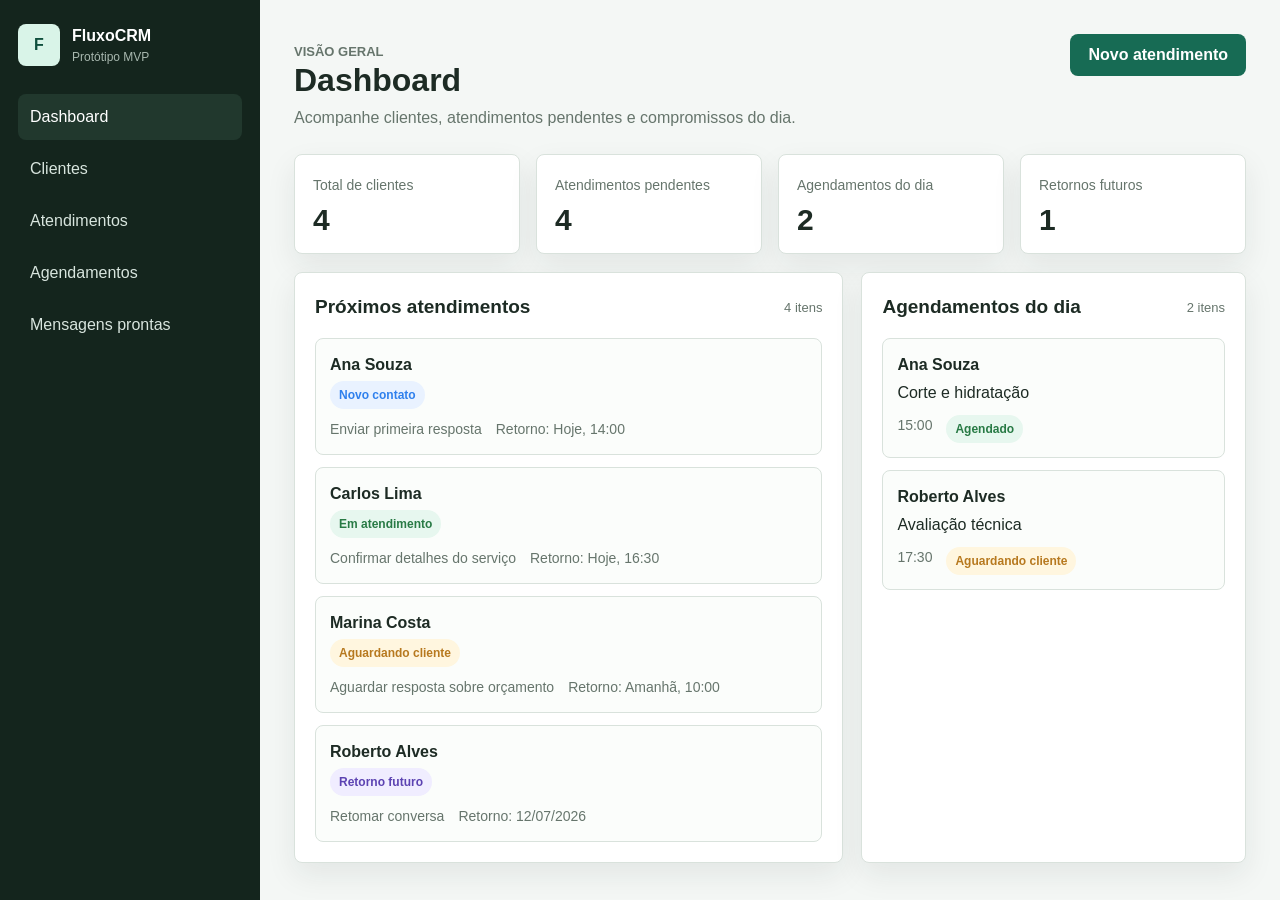
==== index.html @ 845a333a "Muda estrutura do projeto e adiciona telas novas" ====
<!DOCTYPE html>
<html lang="pt-BR">
<head>
  <meta charset="UTF-8">
  <meta name="viewport" content="width=device-width, initial-scale=1.0">
  <title>Dashboard | FluxoCRM</title>
  <link rel="stylesheet" href="css/style.css">
</head>
<body data-page="dashboard">
  <div class="app-layout">
    <!-- Menu lateral usado no desktop e adaptado para o topo no mobile. -->
    <aside class="sidebar">
      <div class="brand">
        <span class="brand-mark">F</span>
        <div>
          <strong>FluxoCRM</strong>
          <small>Protótipo MVP</small>
        </div>
      </div>

      <button class="menu-toggle" type="button" aria-label="Abrir menu">Menu</button>

      <nav class="main-nav" aria-label="Navegação principal">
        <a class="active" href="index.html">Dashboard</a>
        <a href="clientes.html">Clientes</a>
        <a href="atendimentos.html">Atendimentos</a>
        <a href="agendamentos.html">Agendamentos</a>
        <a href="mensagens.html">Mensagens prontas</a>
      </nav>
    </aside>

    <main class="main-content">
      <header class="page-header">
        <div>
          <p class="eyebrow">Visão geral</p>
          <h1>Dashboard</h1>
          <p>Acompanhe clientes, atendimentos pendentes e compromissos do dia.</p>
        </div>
        <button class="primary-button" type="button">Novo atendimento</button>
      </header>

      <!-- Os cards são preenchidos pelo arquivo js/app.js com dados fictícios. -->
      <section class="summary-grid" id="summaryCards" aria-label="Resumo do dia"></section>

      <section class="content-grid two-columns">
        <article class="panel">
          <div class="panel-header">
            <h2>Próximos atendimentos</h2>
            <span class="panel-count" id="nextTicketsCount">0 itens</span>
          </div>
          <div class="simple-list" id="nextTicketsList"></div>
        </article>

        <article class="panel">
          <div class="panel-header">
            <h2>Agendamentos do dia</h2>
            <span class="panel-count" id="todayAppointmentsCount">0 itens</span>
          </div>
          <div class="simple-list" id="todayAppointmentsList"></div>
        </article>
      </section>
    </main>
  </div>

  <script src="js/app.js"></script>
</body>
</html>
---- css/style.css ----
/* =========================================================
   FluxoCRM - Estilos principais
   Organização:
   1. Base
   2. Layout
   3. Componentes
   4. Tabelas, listas e formulários
   5. Responsividade
   ========================================================= */

/* 1. Base */
:root {
  --bg: #f4f7f5;
  --surface: #ffffff;
  --surface-muted: #edf3ef;
  --text: #1d2b24;
  --text-muted: #66756c;
  --border: #d9e2dc;
  --primary: #176b54;
  --primary-dark: #0f4f3d;
  --accent: #2f80ed;
  --warning: #b7791f;
  --danger: #b42318;
  --success: #287a45;
  --shadow: 0 12px 30px rgba(29, 43, 36, 0.08);
}

* {
  box-sizing: border-box;
}

body {
  margin: 0;
  background: var(--bg);
  color: var(--text);
  font-family: Arial, Helvetica, sans-serif;
  line-height: 1.5;
}

a {
  color: inherit;
  text-decoration: none;
}

button,
input,
select,
textarea {
  font: inherit;
}

/* 2. Layout */
.app-layout {
  display: grid;
  grid-template-columns: 260px 1fr;
  min-height: 100vh;
}

.sidebar {
  position: sticky;
  top: 0;
  height: 100vh;
  padding: 24px 18px;
  background: #14251d;
  color: #ffffff;
}

.brand {
  display: flex;
  align-items: center;
  gap: 12px;
  margin-bottom: 28px;
}

.brand-mark {
  display: grid;
  place-items: center;
  width: 42px;
  height: 42px;
  border-radius: 8px;
  background: #d9f4e8;
  color: var(--primary-dark);
  font-weight: 700;
}

.brand small {
  display: block;
  color: #a8b8af;
  font-size: 12px;
}

.main-nav {
  display: grid;
  gap: 6px;
}

.main-nav a {
  padding: 11px 12px;
  border-radius: 8px;
  color: #d8e5de;
}

.main-nav a:hover,
.main-nav a.active {
  background: #21382d;
  color: #ffffff;
}

.menu-toggle {
  display: none;
}

.main-content {
  width: min(1180px, 100%);
  padding: 34px;
}

.page-header {
  display: flex;
  align-items: flex-start;
  justify-content: space-between;
  gap: 20px;
  margin-bottom: 24px;
}

.page-header h1 {
  margin: 0;
  font-size: 32px;
  line-height: 1.15;
}

.page-header p {
  max-width: 680px;
  margin: 8px 0 0;
  color: var(--text-muted);
}

.eyebrow {
  margin: 0 0 6px;
  color: var(--primary);
  font-size: 13px;
  font-weight: 700;
  letter-spacing: 0;
  text-transform: uppercase;
}

.content-grid {
  display: grid;
  gap: 18px;
}

.two-columns {
  grid-template-columns: minmax(0, 1fr) minmax(320px, 0.7fr);
}

/* 3. Componentes */
.summary-grid {
  display: grid;
  grid-template-columns: repeat(4, minmax(0, 1fr));
  gap: 16px;
  margin-bottom: 18px;
}

.summary-card,
.panel,
.item-card,
.message-card {
  border: 1px solid var(--border);
  border-radius: 8px;
  background: var(--surface);
  box-shadow: var(--shadow);
}

.summary-card {
  padding: 18px;
}

.summary-card span {
  color: var(--text-muted);
  font-size: 14px;
}

.summary-card strong {
  display: block;
  margin-top: 8px;
  font-size: 30px;
  line-height: 1;
}

.panel {
  padding: 20px;
}

.panel-header {
  display: flex;
  align-items: center;
  justify-content: space-between;
  gap: 12px;
  margin-bottom: 16px;
}

.panel-header h2 {
  margin: 0;
  font-size: 19px;
}

.panel-count {
  color: var(--text-muted);
  font-size: 13px;
}

.primary-button,
.secondary-button {
  min-height: 42px;
  border: 0;
  border-radius: 8px;
  cursor: pointer;
  font-weight: 700;
}

.primary-button {
  padding: 0 18px;
  background: var(--primary);
  color: #ffffff;
}

.primary-button:hover {
  background: var(--primary-dark);
}

.secondary-button {
  width: 100%;
  padding: 0 14px;
  background: var(--surface-muted);
  color: var(--primary-dark);
}

.status {
  display: inline-flex;
  align-items: center;
  min-height: 28px;
  padding: 4px 9px;
  border-radius: 999px;
  font-size: 12px;
  font-weight: 700;
  white-space: nowrap;
}

.status-novo {
  background: #e9f2ff;
  color: var(--accent);
}

.status-em-atendimento,
.status-agendado {
  background: #e7f7ef;
  color: var(--success);
}

.status-aguardando {
  background: #fff6df;
  color: var(--warning);
}

.status-concluido {
  background: #edf7ed;
  color: #256f3d;
}

.status-perdido,
.status-cancelado {
  background: #fdecec;
  color: var(--danger);
}

.status-retorno {
  background: #f0edff;
  color: #5c43b2;
}

/* 4. Tabelas, listas e formulários */
.simple-list,
.card-list,
.message-grid {
  display: grid;
  gap: 12px;
}

.message-grid {
  grid-template-columns: repeat(2, minmax(0, 1fr));
}

.list-item,
.item-card,
.message-card {
  padding: 14px;
}

.list-item {
  border: 1px solid var(--border);
  border-radius: 8px;
  background: #fbfdfb;
}

.list-item strong,
.item-card strong,
.message-card strong {
  display: block;
  margin-bottom: 4px;
}

.item-meta {
  display: flex;
  flex-wrap: wrap;
  gap: 8px 14px;
  margin-top: 10px;
  color: var(--text-muted);
  font-size: 14px;
}

.item-card {
  display: grid;
  grid-template-columns: minmax(0, 1fr) auto;
  gap: 12px;
  align-items: start;
}

.message-card p {
  margin: 8px 0 0;
  color: var(--text-muted);
}

.category-label {
  color: var(--primary);
  font-size: 13px;
  font-weight: 700;
}

.responsive-table {
  width: 100%;
  overflow-x: auto;
}

table {
  width: 100%;
  border-collapse: collapse;
  min-width: 680px;
}

th,
td {
  padding: 13px 12px;
  border-bottom: 1px solid var(--border);
  text-align: left;
  vertical-align: top;
}

th {
  color: var(--text-muted);
  font-size: 13px;
  font-weight: 700;
}

td {
  font-size: 14px;
}

.simple-form {
  display: grid;
  gap: 14px;
}

.simple-form label {
  display: grid;
  gap: 6px;
  color: var(--text-muted);
  font-size: 14px;
  font-weight: 700;
}

.simple-form input,
.simple-form select,
.simple-form textarea {
  width: 100%;
  border: 1px solid var(--border);
  border-radius: 8px;
  padding: 11px 12px;
  background: #ffffff;
  color: var(--text);
}

.simple-form textarea {
  resize: vertical;
}

/* 5. Responsividade */
@media (max-width: 980px) {
  .app-layout {
    grid-template-columns: 1fr;
  }

  .sidebar {
    position: static;
    height: auto;
    padding: 16px;
  }

  .brand {
    margin-bottom: 12px;
  }

  .menu-toggle {
    display: inline-flex;
    min-height: 38px;
    align-items: center;
    justify-content: center;
    border: 1px solid #3a5448;
    border-radius: 8px;
    background: #21382d;
    color: #ffffff;
    cursor: pointer;
  }

  .main-nav {
    display: none;
    margin-top: 12px;
  }

  .main-nav.open {
    display: grid;
  }

  .main-content {
    padding: 22px 16px;
  }

  .summary-grid {
    grid-template-columns: repeat(2, minmax(0, 1fr));
  }

  .two-columns {
    grid-template-columns: 1fr;
  }

  .reverse-mobile .form-panel {
    order: -1;
  }
}

@media (max-width: 620px) {
  .page-header {
    display: grid;
  }

  .page-header h1 {
    font-size: 26px;
  }

  .primary-button {
    width: 100%;
  }

  .summary-grid,
  .message-grid {
    grid-template-columns: 1fr;
  }

  .item-card {
    grid-template-columns: 1fr;
  }
}
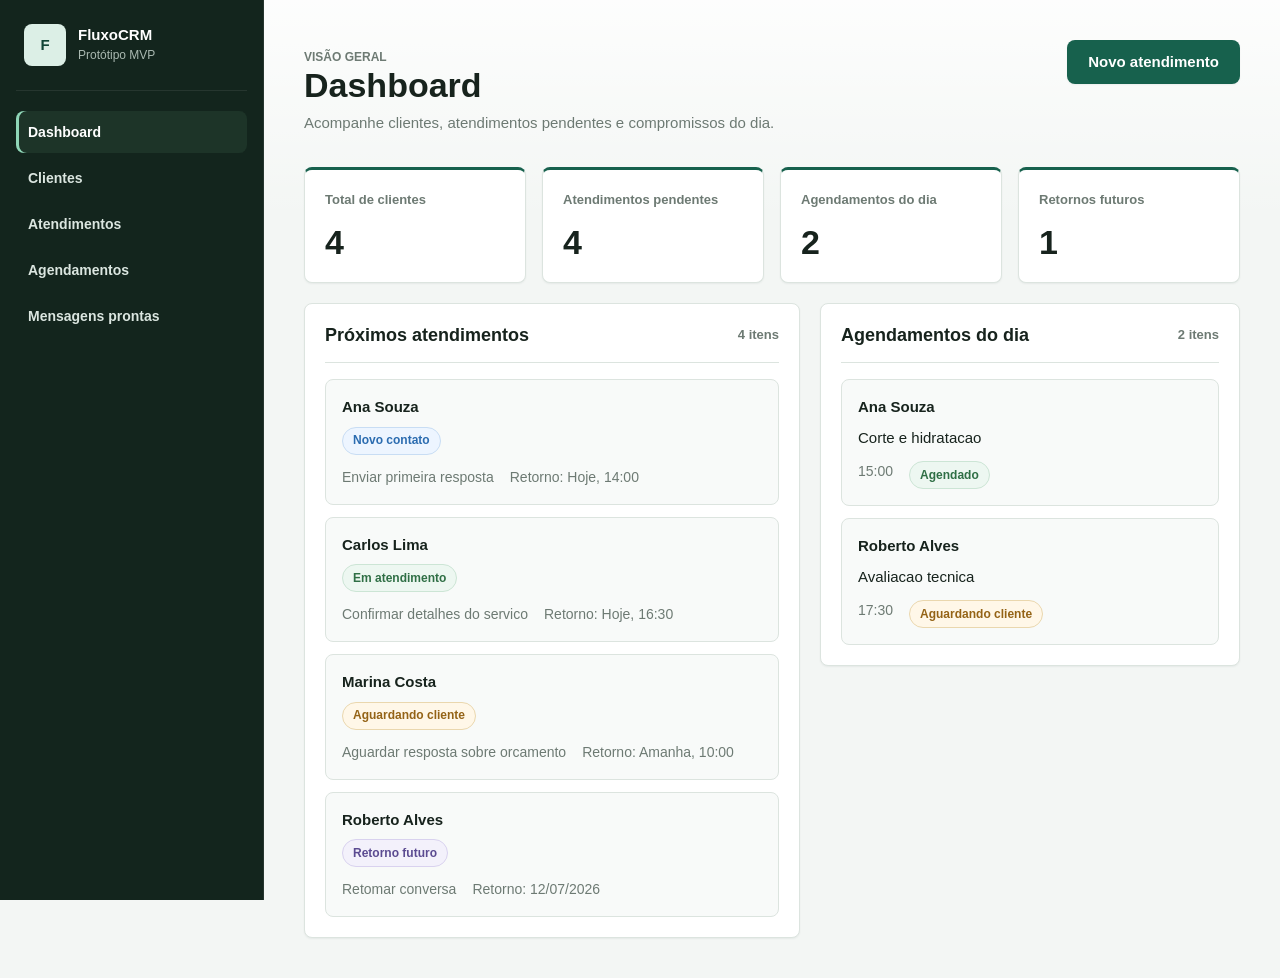
==== commit 8d877b00: "Modularizado arquitetura JS" ====
--- a/index.html
+++ b/index.html
@@ -62,6 +62,17 @@
     </main>
   </div>
 
+  <script src="js/core/namespace.js"></script>
+  <script src="js/core/storage.js"></script>
+  <script src="js/compartilhado/utilitarios.js"></script>
+  <script src="js/compartilhado/status.js"></script>
+  <script src="js/dados/dados-simulados.js"></script>
+  <script src="js/modulos/menu.js"></script>
+  <script src="js/modulos/clientes.js"></script>
+  <script src="js/modulos/dashboard.js"></script>
+  <script src="js/modulos/atendimentos.js"></script>
+  <script src="js/modulos/agendamentos.js"></script>
+  <script src="js/modulos/mensagens.js"></script>
   <script src="js/app.js"></script>
 </body>
 </html>
--- a/css/style.css
+++ b/css/style.css
@@ -1,39 +1,76 @@
 /* =========================================================
    FluxoCRM - Estilos principais
    Organização:
-   1. Base
-   2. Layout
-   3. Componentes
-   4. Tabelas, listas e formulários
-   5. Responsividade
+   1. Variáveis e base
+   2. Layout geral
+   3. Menu lateral
+   4. Cabeçalho das páginas
+   5. Cards, painéis e botões
+   6. Listas, tabelas e formulários
+   7. Status visuais
+   8. Responsividade
    ========================================================= */
 
-/* 1. Base */
+/* 1. Variáveis e base */
 :root {
-  --bg: #f4f7f5;
+  --bg: #f3f6f4;
+  --bg-soft: #eef3f0;
   --surface: #ffffff;
-  --surface-muted: #edf3ef;
-  --text: #1d2b24;
-  --text-muted: #66756c;
-  --border: #d9e2dc;
-  --primary: #176b54;
-  --primary-dark: #0f4f3d;
-  --accent: #2f80ed;
-  --warning: #b7791f;
-  --danger: #b42318;
-  --success: #287a45;
-  --shadow: 0 12px 30px rgba(29, 43, 36, 0.08);
+  --surface-subtle: #f8faf9;
+  --surface-muted: #edf4f0;
+
+  --text: #17231d;
+  --text-soft: #3f5148;
+  --text-muted: #6d7a73;
+
+  --primary: #17614d;
+  --primary-dark: #104536;
+  --primary-soft: #e3f1eb;
+  --sidebar: #13251d;
+  --sidebar-soft: #1d3428;
+
+  --border: #dce4df;
+  --border-strong: #c8d5ce;
+
+  --info: #2b6cb0;
+  --success: #2f6f45;
+  --warning: #946316;
+  --danger: #a63a2d;
+  --neutral: #56616b;
+
+  --radius-sm: 6px;
+  --radius-md: 8px;
+  --shadow-sm: 0 1px 2px rgba(23, 35, 29, 0.06);
+  --shadow-md: 0 12px 28px rgba(23, 35, 29, 0.07);
+
+  --space-1: 4px;
+  --space-2: 8px;
+  --space-3: 12px;
+  --space-4: 16px;
+  --space-5: 20px;
+  --space-6: 24px;
+  --space-7: 32px;
+  --space-8: 40px;
 }
 
 * {
   box-sizing: border-box;
 }
 
+html {
+  min-width: 0;
+}
+
 body {
+  min-width: 0;
   margin: 0;
-  background: var(--bg);
+  overflow-x: hidden;
+  background:
+    linear-gradient(180deg, rgba(255, 255, 255, 0.82), rgba(255, 255, 255, 0) 220px),
+    var(--bg);
   color: var(--text);
   font-family: Arial, Helvetica, sans-serif;
+  font-size: 15px;
   line-height: 1.5;
 }
 
@@ -49,116 +86,145 @@
   font: inherit;
 }
 
-/* 2. Layout */
+button {
+  -webkit-tap-highlight-color: transparent;
+}
+
+/* 2. Layout geral */
 .app-layout {
   display: grid;
-  grid-template-columns: 260px 1fr;
+  grid-template-columns: 264px minmax(0, 1fr);
   min-height: 100vh;
 }
 
+.main-content {
+  width: min(1220px, 100%);
+  padding: var(--space-8);
+}
+
+.content-grid {
+  display: grid;
+  gap: var(--space-5);
+}
+
+.two-columns {
+  grid-template-columns: minmax(0, 1fr) minmax(320px, 420px);
+  align-items: start;
+}
+
+/* 3. Menu lateral */
 .sidebar {
   position: sticky;
   top: 0;
   height: 100vh;
-  padding: 24px 18px;
-  background: #14251d;
+  padding: var(--space-6) var(--space-4);
+  background: var(--sidebar);
   color: #ffffff;
+  border-right: 1px solid rgba(255, 255, 255, 0.08);
 }
 
 .brand {
   display: flex;
   align-items: center;
-  gap: 12px;
-  margin-bottom: 28px;
+  gap: var(--space-3);
+  padding: 0 var(--space-2) var(--space-6);
+  border-bottom: 1px solid rgba(255, 255, 255, 0.08);
+  margin-bottom: var(--space-5);
 }
 
 .brand-mark {
   display: grid;
+  flex: 0 0 auto;
   place-items: center;
   width: 42px;
   height: 42px;
-  border-radius: 8px;
-  background: #d9f4e8;
+  border-radius: var(--radius-md);
+  background: #dcefe6;
   color: var(--primary-dark);
-  font-weight: 700;
+  font-weight: 800;
+}
+
+.brand strong {
+  display: block;
+  line-height: 1.2;
 }
 
 .brand small {
   display: block;
-  color: #a8b8af;
+  margin-top: 2px;
+  color: #aab9b1;
   font-size: 12px;
 }
 
 .main-nav {
   display: grid;
-  gap: 6px;
+  gap: var(--space-1);
 }
 
 .main-nav a {
-  padding: 11px 12px;
-  border-radius: 8px;
-  color: #d8e5de;
-}
-
-.main-nav a:hover,
+  position: relative;
+  display: flex;
+  align-items: center;
+  min-height: 42px;
+  padding: 0 var(--space-3);
+  border-radius: var(--radius-md);
+  color: #dbe6e0;
+  font-size: 14px;
+  font-weight: 700;
+}
+
+.main-nav a:hover {
+  background: rgba(255, 255, 255, 0.07);
+  color: #ffffff;
+}
+
 .main-nav a.active {
-  background: #21382d;
+  background: var(--sidebar-soft);
   color: #ffffff;
+  box-shadow: inset 3px 0 0 #8fd6b7;
 }
 
 .menu-toggle {
   display: none;
 }
 
-.main-content {
-  width: min(1180px, 100%);
-  padding: 34px;
-}
-
+/* 4. Cabeçalho das páginas */
 .page-header {
   display: flex;
   align-items: flex-start;
   justify-content: space-between;
-  gap: 20px;
-  margin-bottom: 24px;
+  gap: var(--space-5);
+  margin-bottom: var(--space-7);
 }
 
 .page-header h1 {
   margin: 0;
-  font-size: 32px;
-  line-height: 1.15;
+  font-size: 34px;
+  line-height: 1.12;
+  letter-spacing: 0;
 }
 
 .page-header p {
   max-width: 680px;
-  margin: 8px 0 0;
+  margin: var(--space-2) 0 0;
   color: var(--text-muted);
 }
 
 .eyebrow {
-  margin: 0 0 6px;
+  margin: 0 0 var(--space-2);
   color: var(--primary);
-  font-size: 13px;
-  font-weight: 700;
+  font-size: 12px;
+  font-weight: 800;
   letter-spacing: 0;
   text-transform: uppercase;
 }
 
-.content-grid {
-  display: grid;
-  gap: 18px;
-}
-
-.two-columns {
-  grid-template-columns: minmax(0, 1fr) minmax(320px, 0.7fr);
-}
-
-/* 3. Componentes */
+/* 5. Cards, painéis e botões */
 .summary-grid {
   display: grid;
   grid-template-columns: repeat(4, minmax(0, 1fr));
-  gap: 16px;
-  margin-bottom: 18px;
+  gap: var(--space-4);
+  margin-bottom: var(--space-5);
 }
 
 .summary-card,
@@ -166,62 +232,75 @@
 .item-card,
 .message-card {
   border: 1px solid var(--border);
-  border-radius: 8px;
+  border-radius: var(--radius-md);
   background: var(--surface);
-  box-shadow: var(--shadow);
+  box-shadow: var(--shadow-sm);
 }
 
 .summary-card {
-  padding: 18px;
+  min-height: 116px;
+  padding: var(--space-5);
+  border-top: 3px solid var(--primary);
 }
 
 .summary-card span {
+  display: block;
   color: var(--text-muted);
-  font-size: 14px;
+  font-size: 13px;
+  font-weight: 700;
 }
 
 .summary-card strong {
   display: block;
-  margin-top: 8px;
-  font-size: 30px;
+  margin-top: var(--space-4);
+  color: var(--text);
+  font-size: 34px;
   line-height: 1;
 }
 
 .panel {
-  padding: 20px;
+  padding: var(--space-5);
 }
 
 .panel-header {
   display: flex;
   align-items: center;
   justify-content: space-between;
-  gap: 12px;
-  margin-bottom: 16px;
+  gap: var(--space-3);
+  padding-bottom: var(--space-4);
+  border-bottom: 1px solid var(--border);
+  margin-bottom: var(--space-4);
 }
 
 .panel-header h2 {
   margin: 0;
-  font-size: 19px;
+  font-size: 18px;
+  line-height: 1.25;
 }
 
 .panel-count {
+  flex: 0 0 auto;
   color: var(--text-muted);
   font-size: 13px;
+  font-weight: 700;
 }
 
 .primary-button,
 .secondary-button {
-  min-height: 42px;
-  border: 0;
-  border-radius: 8px;
+  min-height: 44px;
+  border: 1px solid transparent;
+  border-radius: var(--radius-md);
   cursor: pointer;
-  font-weight: 700;
+  font-weight: 800;
+  transition: background 160ms ease, border-color 160ms ease, transform 160ms ease;
 }
 
 .primary-button {
-  padding: 0 18px;
+  flex: 0 0 auto;
+  padding: 0 var(--space-5);
   background: var(--primary);
   color: #ffffff;
+  box-shadow: var(--shadow-sm);
 }
 
 .primary-button:hover {
@@ -230,60 +309,33 @@
 
 .secondary-button {
   width: 100%;
-  padding: 0 14px;
-  background: var(--surface-muted);
+  padding: 0 var(--space-4);
+  background: var(--primary-soft);
   color: var(--primary-dark);
-}
-
-.status {
-  display: inline-flex;
-  align-items: center;
-  min-height: 28px;
-  padding: 4px 9px;
-  border-radius: 999px;
-  font-size: 12px;
-  font-weight: 700;
-  white-space: nowrap;
-}
-
-.status-novo {
-  background: #e9f2ff;
-  color: var(--accent);
-}
-
-.status-em-atendimento,
-.status-agendado {
-  background: #e7f7ef;
-  color: var(--success);
-}
-
-.status-aguardando {
-  background: #fff6df;
-  color: var(--warning);
-}
-
-.status-concluido {
-  background: #edf7ed;
-  color: #256f3d;
-}
-
-.status-perdido,
-.status-cancelado {
-  background: #fdecec;
-  color: var(--danger);
-}
-
-.status-retorno {
-  background: #f0edff;
-  color: #5c43b2;
-}
-
-/* 4. Tabelas, listas e formulários */
+  border-color: #c9e1d5;
+}
+
+.secondary-button:hover {
+  background: #d9ece3;
+}
+
+.primary-button:focus-visible,
+.secondary-button:focus-visible,
+.menu-toggle:focus-visible,
+.main-nav a:focus-visible,
+.simple-form input:focus,
+.simple-form select:focus,
+.simple-form textarea:focus {
+  outline: 3px solid rgba(23, 97, 77, 0.22);
+  outline-offset: 2px;
+}
+
+/* 6. Listas, tabelas e formulários */
 .simple-list,
 .card-list,
 .message-grid {
   display: grid;
-  gap: 12px;
+  gap: var(--space-3);
 }
 
 .message-grid {
@@ -293,27 +345,28 @@
 .list-item,
 .item-card,
 .message-card {
-  padding: 14px;
+  padding: var(--space-4);
 }
 
 .list-item {
   border: 1px solid var(--border);
-  border-radius: 8px;
-  background: #fbfdfb;
+  border-radius: var(--radius-md);
+  background: var(--surface-subtle);
 }
 
 .list-item strong,
 .item-card strong,
 .message-card strong {
   display: block;
-  margin-bottom: 4px;
+  margin-bottom: var(--space-2);
+  color: var(--text);
 }
 
 .item-meta {
   display: flex;
   flex-wrap: wrap;
-  gap: 8px 14px;
-  margin-top: 10px;
+  gap: var(--space-2) var(--space-4);
+  margin-top: var(--space-3);
   color: var(--text-muted);
   font-size: 14px;
 }
@@ -321,80 +374,195 @@
 .item-card {
   display: grid;
   grid-template-columns: minmax(0, 1fr) auto;
-  gap: 12px;
+  gap: var(--space-4);
   align-items: start;
 }
 
+.message-card {
+  background: var(--surface-subtle);
+}
+
 .message-card p {
-  margin: 8px 0 0;
+  margin: var(--space-2) 0 0;
   color: var(--text-muted);
 }
 
 .category-label {
+  display: block;
+  margin-bottom: var(--space-2);
   color: var(--primary);
-  font-size: 13px;
-  font-weight: 700;
+  font-size: 12px;
+  font-weight: 800;
+  text-transform: uppercase;
 }
 
 .responsive-table {
   width: 100%;
   overflow-x: auto;
+  border: 1px solid var(--border);
+  border-radius: var(--radius-md);
+  background: var(--surface);
 }
 
 table {
   width: 100%;
+  min-width: 680px;
   border-collapse: collapse;
-  min-width: 680px;
 }
 
 th,
 td {
-  padding: 13px 12px;
+  padding: 14px var(--space-4);
   border-bottom: 1px solid var(--border);
   text-align: left;
   vertical-align: top;
 }
 
 th {
+  background: var(--surface-subtle);
   color: var(--text-muted);
-  font-size: 13px;
-  font-weight: 700;
+  font-size: 12px;
+  font-weight: 800;
+  text-transform: uppercase;
 }
 
 td {
+  color: var(--text-soft);
   font-size: 14px;
 }
 
+tbody tr:last-child td {
+  border-bottom: 0;
+}
+
+tbody tr:hover td {
+  background: #fbfdfc;
+}
+
 .simple-form {
   display: grid;
-  gap: 14px;
+  gap: var(--space-4);
 }
 
 .simple-form label {
   display: grid;
-  gap: 6px;
-  color: var(--text-muted);
+  gap: var(--space-2);
+  color: var(--text-soft);
   font-size: 14px;
-  font-weight: 700;
+  font-weight: 800;
 }
 
 .simple-form input,
 .simple-form select,
 .simple-form textarea {
   width: 100%;
-  border: 1px solid var(--border);
-  border-radius: 8px;
-  padding: 11px 12px;
+  min-height: 44px;
+  border: 1px solid var(--border-strong);
+  border-radius: var(--radius-md);
+  padding: 11px var(--space-3);
   background: #ffffff;
   color: var(--text);
 }
 
 .simple-form textarea {
+  min-height: 118px;
   resize: vertical;
 }
 
-/* 5. Responsividade */
-@media (max-width: 980px) {
+.simple-form input::placeholder,
+.simple-form textarea::placeholder {
+  color: #94a19a;
+}
+
+.form-feedback {
+  min-height: 20px;
+  margin: 0;
+  color: var(--text-muted);
+  font-size: 13px;
+  font-weight: 700;
+}
+
+.form-feedback[data-status="sucesso"] {
+  color: var(--success);
+}
+
+.form-feedback[data-status="erro"] {
+  color: var(--danger);
+}
+
+/* 7. Status visuais */
+.status {
+  display: inline-flex;
+  align-items: center;
+  justify-content: center;
+  min-height: 28px;
+  padding: 4px 10px;
+  border: 1px solid transparent;
+  border-radius: 999px;
+  font-size: 12px;
+  font-weight: 800;
+  line-height: 1.2;
+  white-space: nowrap;
+}
+
+.status-novo {
+  background: #edf5ff;
+  border-color: #c8ddf4;
+  color: var(--info);
+}
+
+.status-em-atendimento,
+.status-agendado {
+  background: #edf7f1;
+  border-color: #cce5d5;
+  color: var(--success);
+}
+
+.status-aguardando {
+  background: #fff7e8;
+  border-color: #ead7ae;
+  color: var(--warning);
+}
+
+.status-concluido {
+  background: #f0f7ed;
+  border-color: #d1e5c9;
+  color: #2f6f45;
+}
+
+.status-perdido,
+.status-cancelado {
+  background: #fff0ee;
+  border-color: #efc9c3;
+  color: var(--danger);
+}
+
+.status-retorno {
+  background: #f3f1fb;
+  border-color: #d9d2ef;
+  color: #5b4b91;
+}
+
+/* 8. Responsividade */
+@media (max-width: 1100px) {
+  .main-content {
+    padding: var(--space-7) var(--space-6);
+  }
+
+  .summary-grid {
+    grid-template-columns: repeat(2, minmax(0, 1fr));
+  }
+
+  .two-columns {
+    grid-template-columns: 1fr;
+  }
+
+  .reverse-mobile .form-panel {
+    order: -1;
+  }
+}
+
+@media (max-width: 860px) {
   .app-layout {
     grid-template-columns: 1fr;
   }
@@ -402,58 +570,63 @@
   .sidebar {
     position: static;
     height: auto;
-    padding: 16px;
+    padding: var(--space-4);
   }
 
   .brand {
-    margin-bottom: 12px;
+    padding: 0;
+    border-bottom: 0;
+    margin-bottom: var(--space-4);
   }
 
   .menu-toggle {
     display: inline-flex;
-    min-height: 38px;
     align-items: center;
     justify-content: center;
-    border: 1px solid #3a5448;
-    border-radius: 8px;
-    background: #21382d;
+    width: 100%;
+    min-height: 42px;
+    border: 1px solid rgba(255, 255, 255, 0.16);
+    border-radius: var(--radius-md);
+    background: var(--sidebar-soft);
     color: #ffffff;
     cursor: pointer;
+    font-weight: 800;
   }
 
   .main-nav {
     display: none;
-    margin-top: 12px;
+    margin-top: var(--space-3);
   }
 
   .main-nav.open {
     display: grid;
   }
 
+  .main-nav a {
+    min-height: 44px;
+  }
+
   .main-content {
-    padding: 22px 16px;
-  }
-
-  .summary-grid {
-    grid-template-columns: repeat(2, minmax(0, 1fr));
-  }
-
-  .two-columns {
-    grid-template-columns: 1fr;
-  }
-
-  .reverse-mobile .form-panel {
-    order: -1;
-  }
-}
-
-@media (max-width: 620px) {
+    padding: var(--space-6) var(--space-4);
+  }
+
+  .page-header {
+    margin-bottom: var(--space-6);
+  }
+}
+
+@media (max-width: 640px) {
+  body {
+    font-size: 14px;
+  }
+
   .page-header {
     display: grid;
+    gap: var(--space-4);
   }
 
   .page-header h1 {
-    font-size: 26px;
+    font-size: 28px;
   }
 
   .primary-button {
@@ -465,7 +638,145 @@
     grid-template-columns: 1fr;
   }
 
+  .summary-card {
+    min-height: auto;
+  }
+
+  .panel {
+    padding: var(--space-4);
+  }
+
+  .panel-header {
+    align-items: flex-start;
+  }
+
   .item-card {
     grid-template-columns: 1fr;
   }
-}
+
+  .status {
+    width: fit-content;
+    white-space: normal;
+  }
+
+  .responsive-table {
+    overflow: visible;
+    border: 0;
+    background: transparent;
+  }
+
+  table,
+  thead,
+  tbody,
+  tr,
+  th,
+  td {
+    display: block;
+    width: 100%;
+    min-width: 0;
+  }
+
+  thead {
+    position: absolute;
+    width: 1px;
+    height: 1px;
+    overflow: hidden;
+    clip: rect(0 0 0 0);
+    white-space: nowrap;
+  }
+
+  tbody {
+    display: grid;
+    gap: var(--space-3);
+  }
+
+  tr {
+    border: 1px solid var(--border);
+    border-radius: var(--radius-md);
+    background: var(--surface);
+    box-shadow: var(--shadow-sm);
+    overflow: hidden;
+  }
+
+  td {
+    display: grid;
+    grid-template-columns: 112px minmax(0, 1fr);
+    gap: var(--space-3);
+    padding: var(--space-3) var(--space-4);
+    border-bottom: 1px solid var(--border);
+  }
+
+  td::before {
+    color: var(--text-muted);
+    font-size: 12px;
+    font-weight: 800;
+    text-transform: uppercase;
+  }
+
+  tbody tr:last-child td {
+    border-bottom: 1px solid var(--border);
+  }
+
+  tr td:last-child {
+    border-bottom: 0;
+  }
+
+  body[data-page="clientes"] td:nth-child(1)::before {
+    content: "Nome";
+  }
+
+  body[data-page="clientes"] td:nth-child(2)::before {
+    content: "Telefone";
+  }
+
+  body[data-page="clientes"] td:nth-child(3)::before {
+    content: "Origem";
+  }
+
+  body[data-page="clientes"] td:nth-child(4)::before {
+    content: "Observações";
+  }
+
+  body[data-page="agendamentos"] td:nth-child(1)::before {
+    content: "Cliente";
+  }
+
+  body[data-page="agendamentos"] td:nth-child(2)::before {
+    content: "Serviço";
+  }
+
+  body[data-page="agendamentos"] td:nth-child(3)::before {
+    content: "Data";
+  }
+
+  body[data-page="agendamentos"] td:nth-child(4)::before {
+    content: "Horário";
+  }
+
+  body[data-page="agendamentos"] td:nth-child(5)::before {
+    content: "Status";
+  }
+}
+
+@media (max-width: 420px) {
+  .main-content {
+    padding: var(--space-5) var(--space-3);
+  }
+
+  .brand {
+    align-items: flex-start;
+  }
+
+  .panel-header {
+    display: grid;
+  }
+
+  .form-feedback {
+    min-height: auto;
+  }
+
+  td {
+    grid-template-columns: 1fr;
+    gap: var(--space-1);
+  }
+}
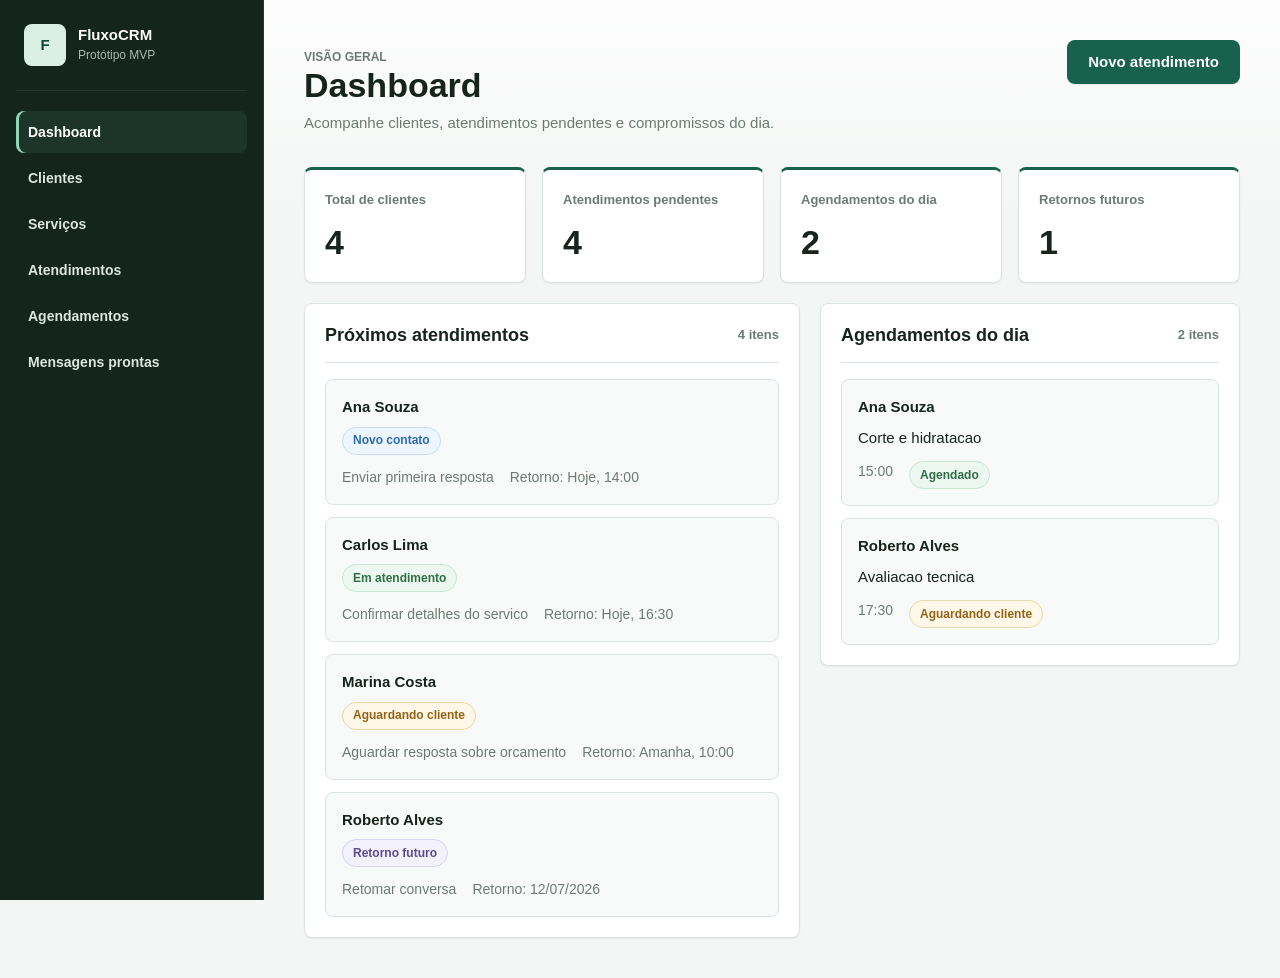
==== commit 1be6f262: "implementação de modulo de serviços" ====
--- a/index.html
+++ b/index.html
@@ -23,6 +23,7 @@
       <nav class="main-nav" aria-label="Navegação principal">
         <a class="active" href="index.html">Dashboard</a>
         <a href="clientes.html">Clientes</a>
+        <a href="servicos.html">Serviços</a>
         <a href="atendimentos.html">Atendimentos</a>
         <a href="agendamentos.html">Agendamentos</a>
         <a href="mensagens.html">Mensagens prontas</a>
@@ -66,7 +67,16 @@
   <script src="js/core/storage.js"></script>
   <script src="js/compartilhado/utilitarios.js"></script>
   <script src="js/compartilhado/status.js"></script>
+  <script src="js/modelos/cliente.js"></script>
+  <script src="js/modelos/servico.js"></script>
+  <script src="js/modelos/solicitacao.js"></script>
+  <script src="js/modelos/agendamento.js"></script>
   <script src="js/dados/dados-simulados.js"></script>
+  <script src="js/repositories/criarColecaoRepository.js"></script>
+  <script src="js/repositories/clientesRepository.js"></script>
+  <script src="js/repositories/servicosRepository.js"></script>
+  <script src="js/repositories/solicitacoesRepository.js"></script>
+  <script src="js/repositories/agendamentosRepository.js"></script>
   <script src="js/modulos/menu.js"></script>
   <script src="js/modulos/clientes.js"></script>
   <script src="js/modulos/dashboard.js"></script>
--- a/css/style.css
+++ b/css/style.css
@@ -317,6 +317,43 @@
 
 .secondary-button:hover {
   background: #d9ece3;
+}
+
+.form-actions,
+.table-actions {
+  display: flex;
+  flex-wrap: wrap;
+  gap: var(--space-2);
+}
+
+.form-actions .secondary-button {
+  flex: 1 1 190px;
+}
+
+.text-button,
+.action-button {
+  border: 1px solid var(--border-strong);
+  border-radius: var(--radius-sm);
+  background: var(--surface);
+  color: var(--primary-dark);
+  cursor: pointer;
+  font-weight: 800;
+}
+
+.text-button {
+  min-height: 44px;
+  padding: 0 var(--space-4);
+}
+
+.action-button {
+  min-height: 34px;
+  padding: 4px var(--space-3);
+  font-size: 13px;
+}
+
+.text-button:hover,
+.action-button:hover {
+  background: var(--surface-muted);
 }
 
 .primary-button:focus-visible,
@@ -543,6 +580,18 @@
   color: #5b4b91;
 }
 
+.status-ativo {
+  background: #edf7f1;
+  border-color: #cce5d5;
+  color: var(--success);
+}
+
+.status-inativo {
+  background: #f1f3f2;
+  border-color: var(--border-strong);
+  color: var(--neutral);
+}
+
 /* 8. Responsividade */
 @media (max-width: 1100px) {
   .main-content {
@@ -756,6 +805,22 @@
   body[data-page="agendamentos"] td:nth-child(5)::before {
     content: "Status";
   }
+
+  body[data-page="servicos"] td:nth-child(1)::before {
+    content: "Nome";
+  }
+
+  body[data-page="servicos"] td:nth-child(2)::before {
+    content: "Duração";
+  }
+
+  body[data-page="servicos"] td:nth-child(3)::before {
+    content: "Status";
+  }
+
+  body[data-page="servicos"] td:nth-child(4)::before {
+    content: "Ações";
+  }
 }
 
 @media (max-width: 420px) {
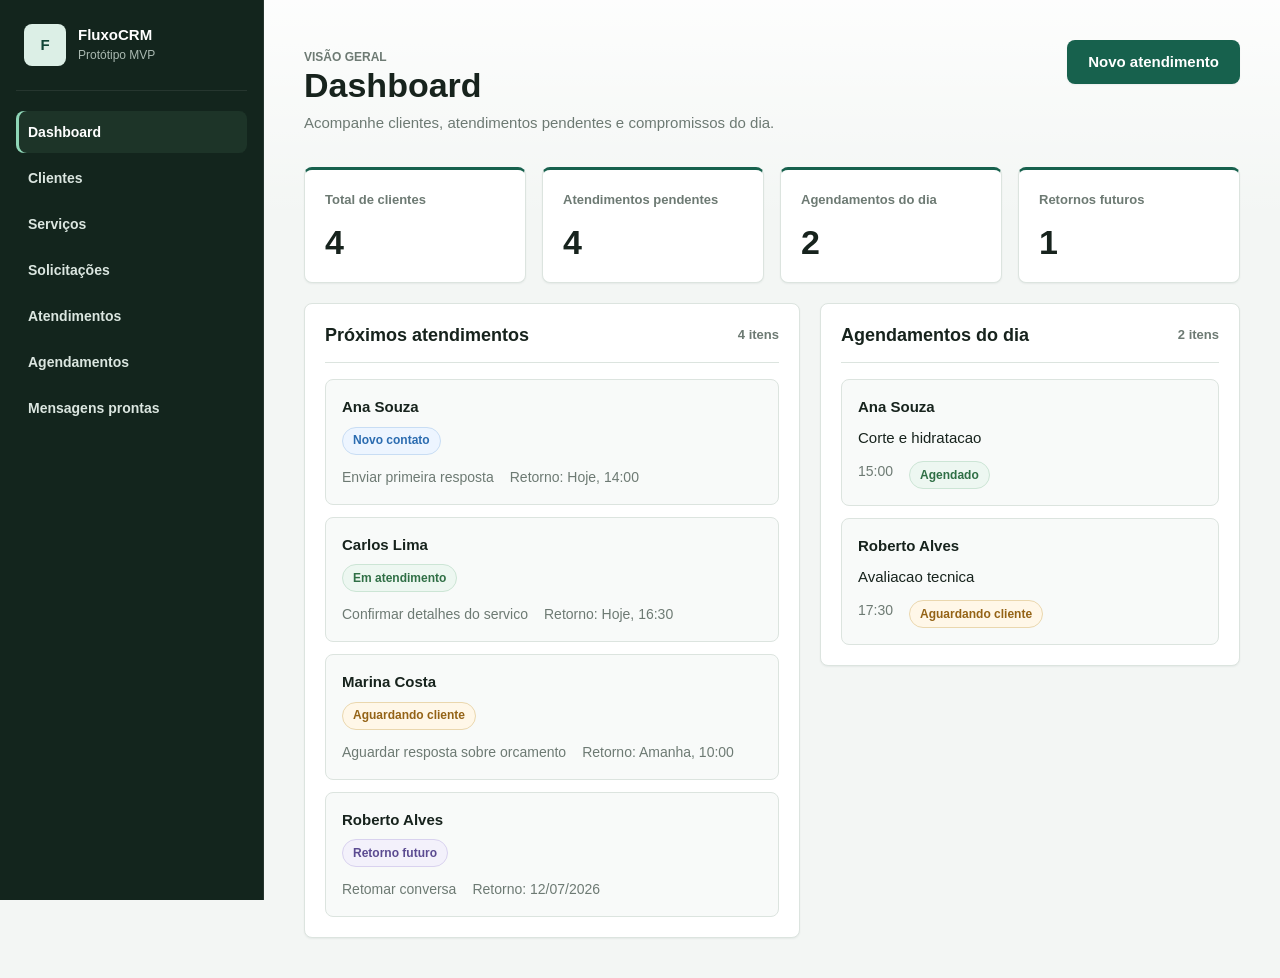
==== commit 0292c1aa: "implementado modulo de solicitações" ====
--- a/index.html
+++ b/index.html
@@ -24,6 +24,7 @@
         <a class="active" href="index.html">Dashboard</a>
         <a href="clientes.html">Clientes</a>
         <a href="servicos.html">Serviços</a>
+        <a href="solicitacoes.html">Solicitações</a>
         <a href="atendimentos.html">Atendimentos</a>
         <a href="agendamentos.html">Agendamentos</a>
         <a href="mensagens.html">Mensagens prontas</a>
--- a/css/style.css
+++ b/css/style.css
@@ -447,6 +447,10 @@
   border-collapse: collapse;
 }
 
+.wide-table {
+  min-width: 920px;
+}
+
 th,
 td {
   padding: 14px var(--space-4);
@@ -525,6 +529,26 @@
 
 .form-feedback[data-status="erro"] {
   color: var(--danger);
+}
+
+.form-notice {
+  margin: 0;
+  color: var(--text-muted);
+  font-size: 13px;
+  font-weight: 700;
+}
+
+.form-notice:empty {
+  display: none;
+}
+
+.form-notice[data-status="erro"] {
+  color: var(--danger);
+}
+
+button:disabled {
+  cursor: not-allowed;
+  opacity: 0.58;
 }
 
 /* 7. Status visuais */
@@ -821,6 +845,30 @@
   body[data-page="servicos"] td:nth-child(4)::before {
     content: "Ações";
   }
+
+  body[data-page="solicitacoes"] td:nth-child(1)::before {
+    content: "Cliente";
+  }
+
+  body[data-page="solicitacoes"] td:nth-child(2)::before {
+    content: "Serviço";
+  }
+
+  body[data-page="solicitacoes"] td:nth-child(3)::before {
+    content: "Data preferencial";
+  }
+
+  body[data-page="solicitacoes"] td:nth-child(4)::before {
+    content: "Status";
+  }
+
+  body[data-page="solicitacoes"] td:nth-child(5)::before {
+    content: "Data de criação";
+  }
+
+  body[data-page="solicitacoes"] td:nth-child(6)::before {
+    content: "Ações";
+  }
 }
 
 @media (max-width: 420px) {
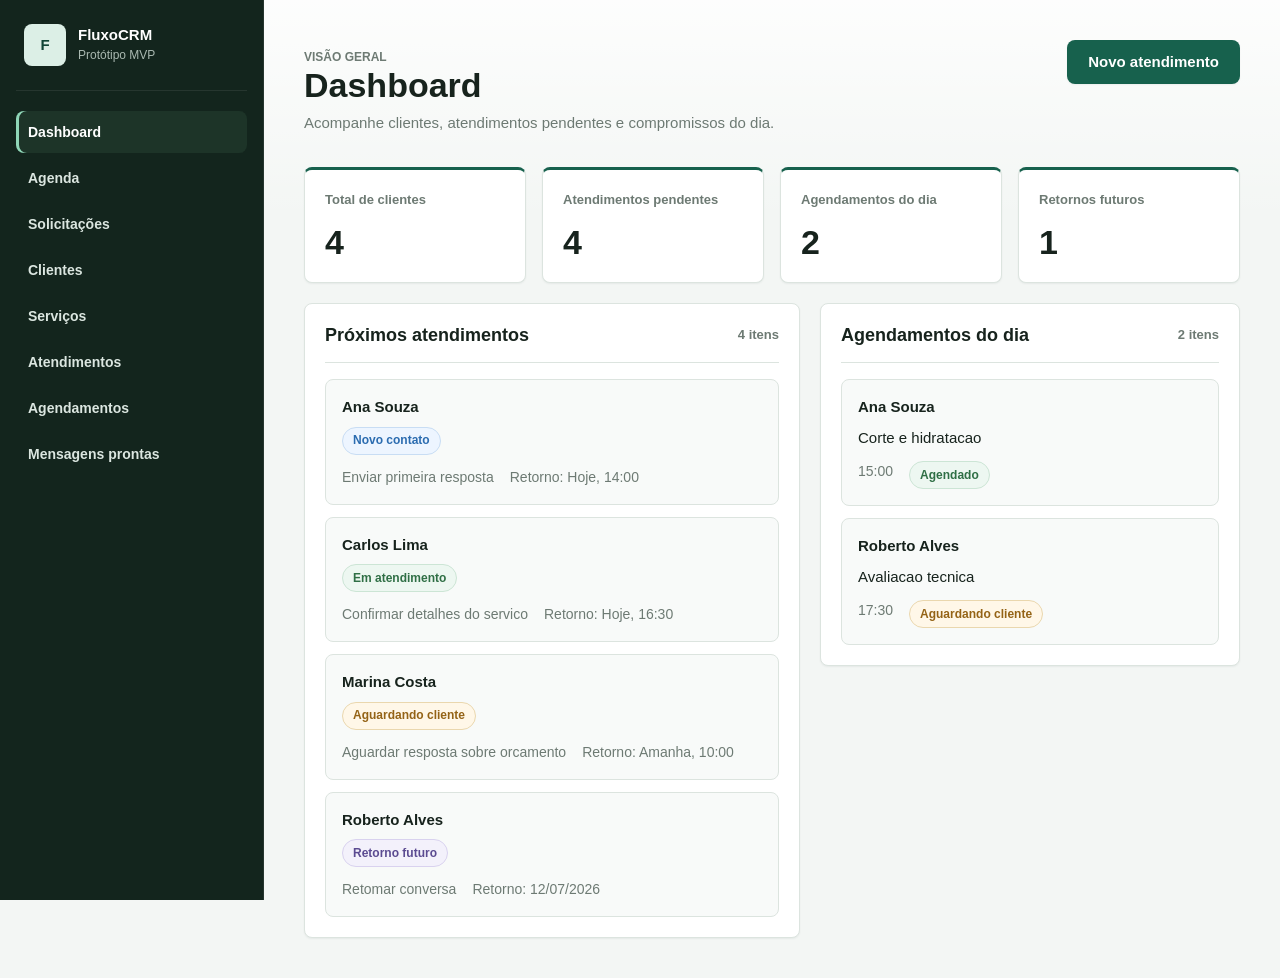
==== commit b7e1abcd: "integração de funcionalidades" ====
--- a/index.html
+++ b/index.html
@@ -22,9 +22,10 @@
 
       <nav class="main-nav" aria-label="Navegação principal">
         <a class="active" href="index.html">Dashboard</a>
+        <a href="agenda.html">Agenda</a>
+        <a href="solicitacoes.html">Solicitações</a>
         <a href="clientes.html">Clientes</a>
         <a href="servicos.html">Serviços</a>
-        <a href="solicitacoes.html">Solicitações</a>
         <a href="atendimentos.html">Atendimentos</a>
         <a href="agendamentos.html">Agendamentos</a>
         <a href="mensagens.html">Mensagens prontas</a>
--- a/css/style.css
+++ b/css/style.css
@@ -551,6 +551,331 @@
   opacity: 0.58;
 }
 
+/* Agenda semanal e mensal */
+.agenda-panel {
+  overflow: hidden;
+}
+
+.agenda-view-switcher {
+  display: flex;
+  gap: var(--space-2);
+  margin-bottom: var(--space-4);
+}
+
+.agenda-view-switcher .is-active {
+  border-color: var(--primary);
+  background: var(--primary-soft);
+  box-shadow: inset 0 -2px 0 var(--primary);
+}
+
+.agenda-toolbar {
+  display: flex;
+  align-items: center;
+  justify-content: space-between;
+  gap: var(--space-5);
+  padding-bottom: var(--space-4);
+  border-bottom: 1px solid var(--border);
+  margin-bottom: var(--space-4);
+}
+
+.agenda-toolbar h2,
+.agenda-label {
+  margin: 0;
+}
+
+.agenda-toolbar h2 {
+  margin-top: var(--space-1);
+  font-size: 18px;
+}
+
+.agenda-label {
+  color: var(--text-muted);
+  font-size: 12px;
+  font-weight: 800;
+  text-transform: uppercase;
+}
+
+.agenda-controls {
+  display: flex;
+  flex-wrap: wrap;
+  justify-content: flex-end;
+  gap: var(--space-2);
+}
+
+.agenda-week {
+  display: grid;
+  grid-template-columns: repeat(7, minmax(0, 1fr));
+  gap: var(--space-2);
+}
+
+.agenda-day {
+  min-width: 0;
+  border: 1px solid var(--border);
+  border-radius: var(--radius-md);
+  background: var(--surface-subtle);
+  overflow: hidden;
+}
+
+.agenda-day.is-today {
+  border-color: var(--primary);
+  box-shadow: inset 0 3px 0 var(--primary);
+}
+
+.agenda-day-header {
+  display: grid;
+  gap: 2px;
+  padding: var(--space-3);
+  border-bottom: 1px solid var(--border);
+  background: var(--surface-muted);
+}
+
+.agenda-day-header strong {
+  overflow-wrap: anywhere;
+  font-size: 12px;
+}
+
+.agenda-day-header span {
+  color: var(--text-muted);
+  font-size: 12px;
+}
+
+.agenda-events {
+  display: grid;
+  gap: var(--space-2);
+  padding: var(--space-2);
+}
+
+.agenda-event {
+  display: grid;
+  gap: var(--space-2);
+  min-width: 0;
+  padding: var(--space-3);
+  border: 1px solid var(--border);
+  border-radius: var(--radius-sm);
+  background: var(--surface);
+  box-shadow: var(--shadow-sm);
+}
+
+.agenda-time {
+  color: var(--primary-dark);
+  font-size: 16px;
+}
+
+.agenda-client,
+.agenda-service {
+  overflow-wrap: anywhere;
+  font-size: 13px;
+}
+
+.agenda-client {
+  font-weight: 800;
+}
+
+.agenda-service,
+.agenda-day-empty,
+.agenda-inactive-service {
+  color: var(--text-muted);
+}
+
+.agenda-inactive-service {
+  font-size: 11px;
+  font-weight: 700;
+}
+
+.agenda-day-empty,
+.agenda-empty-week {
+  margin: 0;
+  font-size: 13px;
+}
+
+.agenda-empty-week {
+  padding: 0 0 var(--space-4);
+  color: var(--text-muted);
+  font-weight: 700;
+}
+
+.agenda-details {
+  margin-top: var(--space-5);
+}
+
+.conversion-panel {
+  margin-top: var(--space-5);
+}
+
+.conversion-panel > p {
+  color: var(--text-soft);
+}
+
+.conversion-form {
+  grid-template-columns: repeat(2, minmax(0, 1fr));
+}
+
+.conversion-form .secondary-button,
+.conversion-form .form-feedback {
+  grid-column: 1 / -1;
+}
+
+.details-grid {
+  display: grid;
+  grid-template-columns: max-content minmax(0, 1fr);
+  gap: var(--space-2) var(--space-4);
+  margin: 0 0 var(--space-4);
+}
+
+.details-grid dt {
+  color: var(--text-muted);
+  font-weight: 800;
+}
+
+.details-grid dd {
+  margin: 0;
+  overflow-wrap: anywhere;
+}
+
+.action-link {
+  color: var(--primary);
+  font-weight: 800;
+}
+
+.agenda-month-weekdays,
+.agenda-month-grid {
+  display: grid;
+  grid-template-columns: repeat(7, minmax(0, 1fr));
+}
+
+.agenda-month-weekdays {
+  border: 1px solid var(--border);
+  border-bottom: 0;
+  border-radius: var(--radius-md) var(--radius-md) 0 0;
+  overflow: hidden;
+}
+
+.agenda-month-weekdays > span {
+  padding: var(--space-2);
+  background: var(--surface-muted);
+  color: var(--text-muted);
+  font-size: 11px;
+  font-weight: 800;
+  text-align: center;
+  text-transform: uppercase;
+}
+
+.weekday-short {
+  display: none;
+}
+
+.agenda-month-grid {
+  border-top: 1px solid var(--border);
+  border-left: 1px solid var(--border);
+}
+
+.agenda-month-day {
+  display: grid;
+  align-content: start;
+  gap: var(--space-2);
+  min-width: 0;
+  min-height: 126px;
+  padding: var(--space-2);
+  border: 0;
+  border-right: 1px solid var(--border);
+  border-bottom: 1px solid var(--border);
+  background: var(--surface);
+  color: var(--text);
+  cursor: pointer;
+  text-align: left;
+}
+
+.agenda-month-day:hover {
+  background: var(--surface-subtle);
+}
+
+.agenda-view-switcher .action-button:focus-visible,
+.agenda-controls .action-button:focus-visible,
+.agenda-month-day:focus-visible {
+  position: relative;
+  z-index: 1;
+  outline: 3px solid rgba(23, 97, 77, 0.3);
+  outline-offset: -3px;
+}
+
+.agenda-month-day.is-outside {
+  background: var(--surface-subtle);
+  color: var(--text-muted);
+  opacity: 0.68;
+}
+
+.agenda-month-day.is-today {
+  box-shadow: inset 0 3px 0 var(--primary);
+}
+
+.agenda-month-day.is-selected {
+  position: relative;
+  outline: 2px solid var(--primary);
+  outline-offset: -2px;
+}
+
+.agenda-month-day.is-selected .agenda-month-number::after {
+  content: "Selecionado";
+  position: absolute;
+  width: 1px;
+  height: 1px;
+  overflow: hidden;
+  clip: rect(0 0 0 0);
+}
+
+.agenda-month-number {
+  font-weight: 800;
+}
+
+.agenda-month-summaries {
+  display: grid;
+  gap: var(--space-1);
+  min-width: 0;
+}
+
+.agenda-month-summary,
+.agenda-month-more {
+  display: block;
+  min-width: 0;
+  overflow: hidden;
+  font-size: 11px;
+  text-overflow: ellipsis;
+  white-space: nowrap;
+}
+
+.agenda-month-summary {
+  padding: 3px 5px;
+  border-radius: var(--radius-sm);
+  background: var(--primary-soft);
+  color: var(--primary-dark);
+}
+
+.agenda-month-more {
+  color: var(--text-muted);
+  font-weight: 800;
+}
+
+.agenda-month-count {
+  display: none;
+}
+
+.agenda-selected-day {
+  margin-top: var(--space-5);
+  padding-top: var(--space-4);
+  border-top: 1px solid var(--border);
+}
+
+.agenda-selected-day h3 {
+  margin: 0 0 var(--space-4);
+  font-size: 17px;
+}
+
+.agenda-selected-events {
+  display: grid;
+  grid-template-columns: repeat(3, minmax(0, 1fr));
+  gap: var(--space-3);
+}
+
 /* 7. Status visuais */
 .status {
   display: inline-flex;
@@ -632,6 +957,24 @@
 
   .reverse-mobile .form-panel {
     order: -1;
+  }
+
+  .agenda-week {
+    grid-template-columns: repeat(2, minmax(0, 1fr));
+  }
+
+  .agenda-month-day {
+    min-height: 104px;
+    padding: var(--space-1);
+  }
+
+  .agenda-month-summary,
+  .agenda-month-more {
+    font-size: 10px;
+  }
+
+  .agenda-selected-events {
+    grid-template-columns: repeat(2, minmax(0, 1fr));
   }
 }
 
@@ -686,6 +1029,10 @@
   .page-header {
     margin-bottom: var(--space-6);
   }
+
+  .agenda-toolbar {
+    align-items: flex-start;
+  }
 }
 
 @media (max-width: 640px) {
@@ -721,6 +1068,71 @@
 
   .panel-header {
     align-items: flex-start;
+  }
+
+  .agenda-toolbar,
+  .agenda-controls {
+    display: grid;
+  }
+
+  .agenda-controls .action-button {
+    width: 100%;
+  }
+
+  .agenda-week {
+    grid-template-columns: 1fr;
+  }
+
+  .agenda-view-switcher .action-button {
+    flex: 1;
+  }
+
+  .weekday-full,
+  .agenda-month-summary,
+  .agenda-month-more {
+    display: none;
+  }
+
+  .weekday-short {
+    display: inline;
+  }
+
+  .agenda-month-weekdays > span {
+    padding: var(--space-1) 0;
+    font-size: 10px;
+  }
+
+  .agenda-month-day {
+    place-items: center;
+    align-content: start;
+    gap: 2px;
+    min-height: 54px;
+    padding: 6px 2px;
+    text-align: center;
+  }
+
+  .agenda-month-number {
+    font-size: 12px;
+  }
+
+  .agenda-month-count {
+    display: grid;
+    place-items: center;
+    min-width: 18px;
+    min-height: 18px;
+    border-radius: 999px;
+    background: var(--primary);
+    color: #ffffff;
+    font-size: 10px;
+    font-weight: 800;
+  }
+
+  .agenda-selected-events {
+    grid-template-columns: 1fr;
+  }
+
+  .conversion-form {
+    grid-template-columns: 1fr;
   }
 
   .item-card {
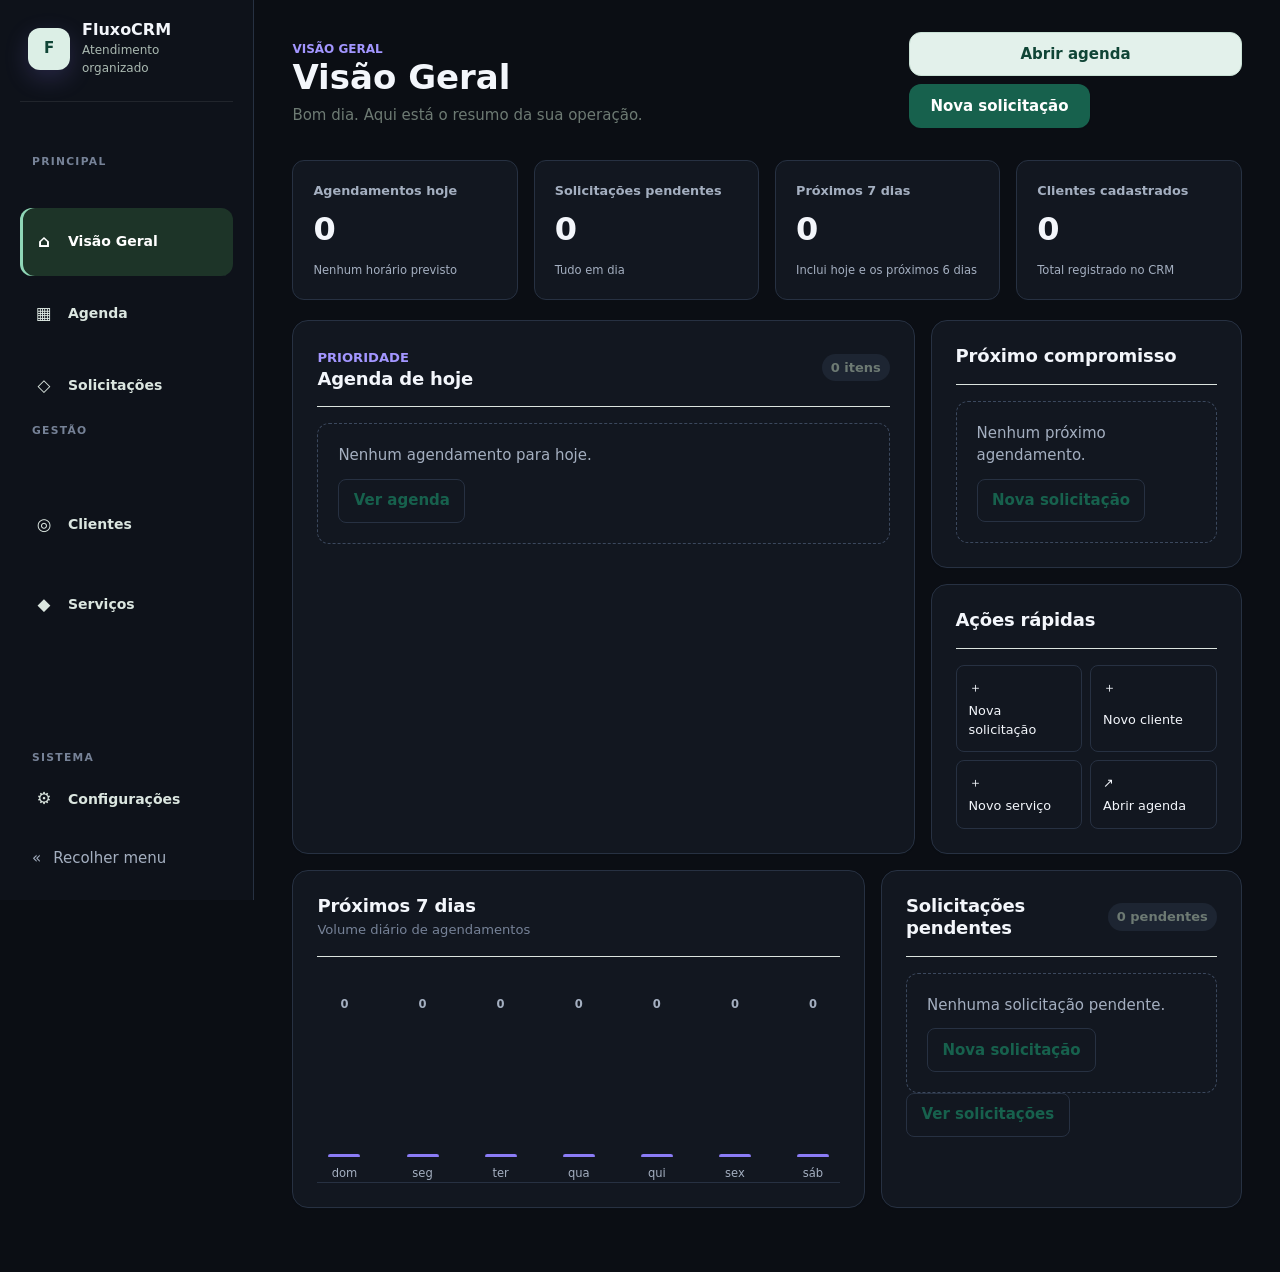
==== commit d36b772b: "redesign" ====
--- a/index.html
+++ b/index.html
@@ -1,90 +1,9 @@
-<!DOCTYPE html>
-<html lang="pt-BR">
-<head>
-  <meta charset="UTF-8">
-  <meta name="viewport" content="width=device-width, initial-scale=1.0">
-  <title>Dashboard | FluxoCRM</title>
-  <link rel="stylesheet" href="css/style.css">
-</head>
-<body data-page="dashboard">
-  <div class="app-layout">
-    <!-- Menu lateral usado no desktop e adaptado para o topo no mobile. -->
-    <aside class="sidebar">
-      <div class="brand">
-        <span class="brand-mark">F</span>
-        <div>
-          <strong>FluxoCRM</strong>
-          <small>Protótipo MVP</small>
-        </div>
-      </div>
-
-      <button class="menu-toggle" type="button" aria-label="Abrir menu">Menu</button>
-
-      <nav class="main-nav" aria-label="Navegação principal">
-        <a class="active" href="index.html">Dashboard</a>
-        <a href="agenda.html">Agenda</a>
-        <a href="solicitacoes.html">Solicitações</a>
-        <a href="clientes.html">Clientes</a>
-        <a href="servicos.html">Serviços</a>
-        <a href="atendimentos.html">Atendimentos</a>
-        <a href="agendamentos.html">Agendamentos</a>
-        <a href="mensagens.html">Mensagens prontas</a>
-      </nav>
-    </aside>
-
-    <main class="main-content">
-      <header class="page-header">
-        <div>
-          <p class="eyebrow">Visão geral</p>
-          <h1>Dashboard</h1>
-          <p>Acompanhe clientes, atendimentos pendentes e compromissos do dia.</p>
-        </div>
-        <button class="primary-button" type="button">Novo atendimento</button>
-      </header>
-
-      <!-- Os cards são preenchidos pelo arquivo js/app.js com dados fictícios. -->
-      <section class="summary-grid" id="summaryCards" aria-label="Resumo do dia"></section>
-
-      <section class="content-grid two-columns">
-        <article class="panel">
-          <div class="panel-header">
-            <h2>Próximos atendimentos</h2>
-            <span class="panel-count" id="nextTicketsCount">0 itens</span>
-          </div>
-          <div class="simple-list" id="nextTicketsList"></div>
-        </article>
-
-        <article class="panel">
-          <div class="panel-header">
-            <h2>Agendamentos do dia</h2>
-            <span class="panel-count" id="todayAppointmentsCount">0 itens</span>
-          </div>
-          <div class="simple-list" id="todayAppointmentsList"></div>
-        </article>
-      </section>
-    </main>
-  </div>
-
-  <script src="js/core/namespace.js"></script>
-  <script src="js/core/storage.js"></script>
-  <script src="js/compartilhado/utilitarios.js"></script>
-  <script src="js/compartilhado/status.js"></script>
-  <script src="js/modelos/cliente.js"></script>
-  <script src="js/modelos/servico.js"></script>
-  <script src="js/modelos/solicitacao.js"></script>
-  <script src="js/modelos/agendamento.js"></script>
-  <script src="js/dados/dados-simulados.js"></script>
-  <script src="js/repositories/criarColecaoRepository.js"></script>
-  <script src="js/repositories/clientesRepository.js"></script>
-  <script src="js/repositories/servicosRepository.js"></script>
-  <script src="js/repositories/solicitacoesRepository.js"></script>
-  <script src="js/repositories/agendamentosRepository.js"></script>
-  <script src="js/modulos/menu.js"></script>
-  <script src="js/modulos/clientes.js"></script>
-  <script src="js/modulos/dashboard.js"></script>
-  <script src="js/modulos/atendimentos.js"></script>
-  <script src="js/modulos/agendamentos.js"></script>
-  <script src="js/modulos/mensagens.js"></script>
-  <script src="js/app.js"></script>
-</body>
-</html>
+<!DOCTYPE html><html lang="pt-BR"><head><meta charset="UTF-8"><meta name="viewport" content="width=device-width,initial-scale=1"><title>Visão Geral | FluxoCRM</title><link rel="stylesheet" href="css/style.css"></head>
+<body data-page="dashboard"><div class="app-layout"><aside class="sidebar"></aside><main class="main-content">
+<header class="page-header dashboard-header"><div><p class="eyebrow">Visão Geral</p><h1>Visão Geral</h1><p id="dashboard-greeting">Acompanhe as solicitações e os agendamentos do seu negócio.</p></div><div class="header-actions"><a class="secondary-button" href="agenda.html">Abrir agenda</a><a class="primary-button" href="solicitacoes.html">Nova solicitação</a></div></header>
+<section class="summary-grid" id="summaryCards" aria-label="Indicadores da operação"></section>
+<section class="dashboard-primary-grid"><article class="panel today-panel"><div class="panel-header"><div><p class="eyebrow">Prioridade</p><h2>Agenda de hoje</h2></div><span class="panel-count" id="todayAppointmentsCount">0 itens</span></div><div class="schedule-list" id="todayAppointmentsList"></div></article><div class="dashboard-side-stack"><article class="panel accent-panel"><div class="panel-header"><h2>Próximo compromisso</h2></div><div class="next-appointment" id="nextAppointment"></div></article><article class="panel quick-actions"><div class="panel-header"><h2>Ações rápidas</h2></div><div class="quick-action-grid"><a href="solicitacoes.html">＋ <span>Nova solicitação</span></a><a href="clientes.html">＋ <span>Novo cliente</span></a><a href="servicos.html">＋ <span>Novo serviço</span></a><a href="agenda.html">↗ <span>Abrir agenda</span></a></div></article></div></section>
+<section class="dashboard-secondary-grid"><article class="panel"><div class="panel-header"><div><h2>Próximos 7 dias</h2><p>Volume diário de agendamentos</p></div></div><div class="activity-chart" id="activityChart" role="img" aria-label="Agendamentos por dia nos próximos sete dias"></div><p class="sr-only" id="activityDescription"></p></article><article class="panel"><div class="panel-header"><h2>Solicitações pendentes</h2><span class="panel-count" id="pendingRequestsCount">0 pendentes</span></div><div class="request-list" id="pendingRequestsList"></div><a class="action-link" href="solicitacoes.html">Ver solicitações</a></article></section>
+<aside class="data-alert" id="dataAlerts" hidden aria-live="polite"><strong>Dados que precisam de atenção</strong><p></p></aside>
+</main></div>
+<script src="js/core/namespace.js"></script><script src="js/core/storage.js"></script><script src="js/compartilhado/utilitarios.js"></script><script src="js/modelos/cliente.js"></script><script src="js/modelos/servico.js"></script><script src="js/modelos/solicitacao.js"></script><script src="js/modelos/agendamento.js"></script><script src="js/dados/dados-simulados.js"></script><script src="js/repositories/criarColecaoRepository.js"></script><script src="js/repositories/clientesRepository.js"></script><script src="js/repositories/servicosRepository.js"></script><script src="js/repositories/solicitacoesRepository.js"></script><script src="js/repositories/agendamentosRepository.js"></script><script src="js/modulos/menu.js"></script><script src="js/modulos/dashboard.js"></script><script src="js/app.js"></script></body></html>
--- a/css/style.css
+++ b/css/style.css
@@ -53,6 +53,15 @@
   --space-8: 40px;
 }
 
+/* ETAPA 10 — sistema visual FluxoCRM */
+:root{--color-bg:#0b0e14;--color-surface:#121720;--color-surface-subtle:#171d28;--color-surface-elevated:#1d2532;--color-border:#273142;--color-border-strong:#3b485d;--color-text:#f3f6fb;--color-text-muted:#a4afc0;--color-text-subtle:#768297;--color-primary:#8b7cf6;--color-primary-hover:#a396ff;--color-primary-soft:#292445;--color-success:#51c993;--color-warning:#f0b35b;--color-danger:#f2777a;--color-info:#68a9ff;--space-1:.25rem;--space-2:.5rem;--space-3:.75rem;--space-4:1rem;--space-5:1.25rem;--space-6:1.5rem;--space-8:2rem;--space-10:2.5rem;--radius-sm:8px;--radius-md:12px;--radius-lg:16px;--sidebar:254px;--transition:160ms ease;color-scheme:dark}
+*{box-sizing:border-box}html{background:var(--color-bg)}body{margin:0;background:var(--color-bg);color:var(--color-text);font-family:Inter,ui-sans-serif,system-ui,-apple-system,"Segoe UI",sans-serif;line-height:1.5}.app-layout{display:grid;grid-template-columns:var(--sidebar) minmax(0,1fr);min-height:100vh}.sidebar{position:sticky;top:0;height:100vh;padding:var(--space-5);background:#0e121a;border-right:1px solid var(--color-border);display:flex;flex-direction:column;z-index:30}.brand{display:flex;align-items:center;gap:var(--space-3);color:var(--color-text);text-decoration:none;padding:var(--space-2)}.brand-mark{display:grid;place-items:center;width:38px;height:38px;border-radius:10px;background:var(--color-primary);color:#fff;font-weight:800;box-shadow:0 8px 24px #8b7cf633}.brand-copy{display:grid}.brand-copy strong{font-size:1rem}.brand-copy small{color:var(--color-text-subtle);font-size:.72rem}.main-nav{display:flex;flex:1;flex-direction:column;gap:var(--space-6);margin-top:var(--space-8)}.nav-section{display:grid;gap:var(--space-1)}.nav-system{margin-top:auto}.nav-heading{margin:0 0 var(--space-2);padding:0 var(--space-3);color:var(--color-text-subtle);font-size:.67rem;font-weight:700;letter-spacing:.12em;text-transform:uppercase}.main-nav a,.sidebar-collapse{display:flex;align-items:center;gap:var(--space-3);min-height:44px;padding:.65rem .75rem;border:0;border-radius:var(--radius-sm);background:transparent;color:var(--color-text-muted);font:inherit;text-decoration:none;cursor:pointer;transition:background var(--transition),color var(--transition)}.main-nav a:hover,.sidebar-collapse:hover{background:var(--color-surface-subtle);color:var(--color-text)}.main-nav a.active{background:var(--color-primary-soft);color:#c9c2ff}.nav-icon{display:grid;place-items:center;flex:0 0 24px;font-size:1.05rem}.sidebar-collapse{width:100%;margin-top:var(--space-4)}.main-content{min-width:0;padding:var(--space-8) clamp(1rem,3vw,3rem) 4rem}.mobile-menu-button,.menu-backdrop{display:none}.page-header{display:flex;align-items:flex-end;justify-content:space-between;gap:var(--space-6);margin-bottom:var(--space-8)}.page-header h1{margin:.15rem 0;font-size:clamp(1.75rem,3vw,2.35rem);line-height:1.15;letter-spacing:-.035em}.page-header p{margin:0;color:var(--color-text-muted)}.eyebrow{color:var(--color-primary-hover)!important;font-size:.72rem;font-weight:750;letter-spacing:.1em;text-transform:uppercase}.header-actions,.form-actions,.agenda-controls{display:flex;gap:var(--space-2);flex-wrap:wrap}.primary-button,.secondary-button,.action-button,.text-button,.action-link{display:inline-flex;align-items:center;justify-content:center;min-height:40px;padding:.6rem .9rem;border-radius:var(--radius-sm);font:inherit;font-weight:650;text-decoration:none;cursor:pointer;transition:background var(--transition),border-color var(--transition),transform var(--transition)}.primary-button{border:1px solid var(--color-primary);background:var(--color-primary);color:#fff}.primary-button:hover{background:var(--color-primary-hover)}.secondary-button{border:1px solid var(--color-border-strong);background:var(--color-surface-elevated);color:var(--color-text)}.action-button,.text-button,.action-link{border:1px solid var(--color-border);background:transparent;color:var(--color-text-muted)}.action-link{width:max-content}.primary-button:active,.secondary-button:active,.action-button:active{transform:translateY(1px)}.panel{min-width:0;padding:var(--space-6);border:1px solid var(--color-border);border-radius:var(--radius-lg);background:var(--color-surface);box-shadow:0 14px 45px #0000001c}.panel-header{display:flex;align-items:flex-start;justify-content:space-between;gap:var(--space-3);margin-bottom:var(--space-5)}.panel-header h2{margin:0;font-size:1rem;letter-spacing:-.01em}.panel-header p{margin:.2rem 0 0;color:var(--color-text-subtle);font-size:.82rem}.panel-count{padding:.25rem .55rem;border-radius:999px;background:var(--color-surface-elevated);color:var(--color-text-muted);font-size:.75rem}.summary-grid{display:grid;grid-template-columns:repeat(4,minmax(0,1fr));gap:var(--space-4);margin-bottom:var(--space-4)}.metric-card{display:grid;gap:var(--space-2);min-height:140px;padding:var(--space-5);border:1px solid var(--color-border);border-radius:var(--radius-md);background:var(--color-surface);color:inherit;text-decoration:none;transition:border-color var(--transition),background var(--transition)}.metric-card:hover{border-color:var(--color-border-strong);background:var(--color-surface-subtle)}.metric-label,.metric-context{color:var(--color-text-muted)}.metric-label{font-size:.8rem;font-weight:650}.metric-value{font-size:2rem;line-height:1}.metric-context{align-self:end;font-size:.72rem}.dashboard-primary-grid{display:grid;grid-template-columns:minmax(0,1.7fr) minmax(280px,.85fr);gap:var(--space-4);margin-bottom:var(--space-4)}.dashboard-side-stack{display:grid;gap:var(--space-4)}.dashboard-secondary-grid{display:grid;grid-template-columns:minmax(0,1.35fr) minmax(280px,.85fr);gap:var(--space-4)}.accent-panel{background:linear-gradient(145deg,var(--color-primary-soft),var(--color-surface))}.schedule-list,.request-list{display:grid}.schedule-item{display:grid;grid-template-columns:64px minmax(100px,1fr) minmax(100px,1fr) auto;align-items:center;gap:var(--space-3);padding:var(--space-4) 0;border-top:1px solid var(--color-border)}.schedule-time{color:#c9c2ff;font-weight:750}.muted{color:var(--color-text-muted);font-size:.86rem}.next-appointment{display:grid;gap:var(--space-2)}.next-kicker{width:max-content;padding:.25rem .5rem;border-radius:999px;background:#8b7cf626;color:#c9c2ff;font-size:.75rem}.next-date{font-size:1.05rem}.quick-action-grid{display:grid;grid-template-columns:1fr 1fr;gap:var(--space-2)}.quick-action-grid a{display:grid;gap:var(--space-1);padding:var(--space-3);border:1px solid var(--color-border);border-radius:var(--radius-sm);color:var(--color-text);text-decoration:none;font-size:.8rem}.quick-action-grid a:hover{background:var(--color-surface-elevated)}.request-item{display:grid;grid-template-columns:1fr auto;gap:.1rem var(--space-3);padding:var(--space-3) 0;border-top:1px solid var(--color-border);color:inherit;text-decoration:none}.request-item .muted{grid-column:1}.request-date{grid-column:2;grid-row:1/3;color:var(--color-text-subtle);font-size:.75rem}.activity-chart{display:flex;align-items:end;gap:clamp(.5rem,3vw,1.5rem);height:210px;padding-top:var(--space-5);border-bottom:1px solid var(--color-border)}.chart-column{display:grid;grid-template-rows:20px 1fr 25px;align-items:end;justify-items:center;flex:1;height:100%;color:var(--color-text-muted);font-size:.72rem}.chart-bar{width:min(32px,70%);min-height:2px;border-radius:6px 6px 2px 2px;background:var(--color-primary)}.data-alert{margin-top:var(--space-4);padding:var(--space-4);border:1px solid #f0b35b66;border-radius:var(--radius-md);background:#f0b35b10;color:var(--color-warning)}.data-alert p{margin:.2rem 0 0}.empty-state{display:grid;gap:var(--space-3);place-items:start;padding:var(--space-5);border:1px dashed var(--color-border-strong);border-radius:var(--radius-md);color:var(--color-text-muted)}.empty-state p{margin:0}.status{display:inline-flex;width:max-content;padding:.25rem .5rem;border-radius:999px;font-size:.7rem;font-weight:700}.status-agendado,.status-ativo,.status-concluido{background:#51c9931a;color:#72dbaa}.status-cancelado,.status-inativo{background:#f2777a1a;color:#ff9699}.status-aguardando,.status-novo{background:#f0b35b1a;color:#f4c375}.content-grid.two-columns{display:grid;grid-template-columns:minmax(0,1.7fr) minmax(280px,.8fr);gap:var(--space-4)}.simple-form{display:grid;gap:var(--space-4)}label{display:grid;gap:var(--space-2);color:var(--color-text-muted);font-size:.8rem;font-weight:650}input,select,textarea{width:100%;min-height:42px;padding:.68rem .75rem;border:1px solid var(--color-border);border-radius:var(--radius-sm);background:var(--color-bg);color:var(--color-text);font:inherit}textarea{resize:vertical}input:focus,select:focus,textarea:focus,button:focus-visible,a:focus-visible{outline:3px solid #8b7cf65c;outline-offset:2px;border-color:var(--color-primary)}.form-feedback[data-status="erro"],.form-notice[data-status="erro"]{color:var(--color-danger)}.form-feedback[data-status="sucesso"]{color:var(--color-success)}table{width:100%;border-collapse:collapse}th,td{padding:.85rem .7rem;border-bottom:1px solid var(--color-border);text-align:left;vertical-align:middle}th{color:var(--color-text-subtle);font-size:.7rem;text-transform:uppercase;letter-spacing:.05em}td{font-size:.85rem}.responsive-table{overflow-x:auto}.agenda-view-switcher{display:flex;width:max-content;gap:var(--space-1);padding:var(--space-1);border:1px solid var(--color-border);border-radius:10px;background:var(--color-bg)}.agenda-view-switcher .action-button{border:0}.agenda-view-switcher .is-active{background:var(--color-primary-soft);color:#c9c2ff}.agenda-toolbar{display:flex;justify-content:space-between;align-items:end;gap:var(--space-4);margin:var(--space-6) 0}.agenda-label{margin:0;color:var(--color-text-subtle);font-size:.72rem}.agenda-toolbar h2{margin:.25rem 0 0;font-size:1.1rem}.agenda-week{display:grid;grid-template-columns:repeat(7,minmax(150px,1fr));gap:var(--space-2);overflow-x:auto}.agenda-day{min-height:220px;padding:var(--space-3);border:1px solid var(--color-border);border-radius:var(--radius-md);background:var(--color-bg)}.agenda-day.is-today{border-color:var(--color-primary)}.agenda-day-header{display:grid;margin-bottom:var(--space-3);font-size:.78rem}.agenda-events{display:grid;gap:var(--space-2)}.agenda-event{display:grid;gap:.25rem;padding:var(--space-3);border-radius:var(--radius-sm);background:var(--color-surface-elevated);font-size:.76rem}.agenda-month-weekdays,.agenda-month-grid{display:grid;grid-template-columns:repeat(7,minmax(80px,1fr))}.agenda-month-weekdays span{padding:var(--space-2);color:var(--color-text-subtle);font-size:.7rem;text-align:center}.agenda-month-day{min-height:106px;padding:var(--space-2);border:1px solid var(--color-border);background:var(--color-bg);color:var(--color-text);text-align:left}.agenda-month-day.is-outside{opacity:.4}.agenda-month-day.is-selected{box-shadow:inset 0 0 0 2px var(--color-primary)}.agenda-month-summaries{display:grid;gap:.2rem;margin-top:.35rem;font-size:.65rem}.agenda-selected-day{margin-top:var(--space-5)}.agenda-selected-events{display:grid;grid-template-columns:repeat(auto-fit,minmax(190px,1fr));gap:var(--space-3)}.filter-bar{display:grid;grid-template-columns:2fr 1fr 1fr;gap:var(--space-3);margin:var(--space-5) 0}.details-grid{display:grid;grid-template-columns:auto 1fr;gap:var(--space-2) var(--space-5)}.details-grid dt{color:var(--color-text-subtle)}.details-grid dd{margin:0}.sr-only{position:absolute;width:1px;height:1px;padding:0;margin:-1px;overflow:hidden;clip:rect(0,0,0,0);white-space:nowrap;border:0}[hidden]{display:none!important}
+body.sidebar-collapsed{--sidebar:82px}.sidebar-collapsed .nav-label,.sidebar-collapsed .nav-heading,.sidebar-collapsed .brand-copy{display:none}.sidebar-collapsed .main-nav a,.sidebar-collapsed .sidebar-collapse{justify-content:center}.sidebar-collapsed .sidebar{padding-inline:var(--space-3)}
+@media(max-width:1100px){.summary-grid{grid-template-columns:repeat(2,1fr)}.dashboard-primary-grid,.dashboard-secondary-grid,.content-grid.two-columns{grid-template-columns:1fr}.dashboard-side-stack{grid-template-columns:1fr 1fr}}
+@media(max-width:760px){.app-layout{display:block}.sidebar{position:fixed;left:0;top:0;width:min(286px,86vw);transform:translateX(-105%);transition:transform var(--transition);box-shadow:18px 0 50px #0008}.sidebar.open{transform:none}.menu-open{overflow:hidden}.menu-open .menu-backdrop{display:block;position:fixed;inset:0;border:0;background:#0009;z-index:20}.mobile-menu-button{display:grid;place-items:center;position:relative;width:44px;height:44px;margin-bottom:var(--space-5);border:1px solid var(--color-border);border-radius:var(--radius-sm);background:var(--color-surface);color:var(--color-text);font-size:1.2rem}.main-content{padding:var(--space-4)}.page-header{align-items:flex-start;flex-direction:column}.dashboard-side-stack{grid-template-columns:1fr}.agenda-toolbar{align-items:flex-start;flex-direction:column}.filter-bar{grid-template-columns:1fr}.agenda-month-weekdays span{font-size:0}.agenda-month-weekdays span::first-letter{font-size:.7rem}.agenda-month-day{min-height:70px}.agenda-month-summaries{display:none}.schedule-item{grid-template-columns:55px 1fr}.schedule-item .muted{grid-column:2}.schedule-item .status{grid-column:2}.panel{padding:var(--space-4)}}
+@media(max-width:480px){.summary-grid{grid-template-columns:1fr 1fr;gap:var(--space-2)}.metric-card{min-height:125px;padding:var(--space-4)}.metric-value{font-size:1.6rem}.header-actions{width:100%}.header-actions>*{flex:1}.quick-action-grid{grid-template-columns:1fr}.activity-chart{height:170px}.responsive-table table,.responsive-table thead,.responsive-table tbody,.responsive-table tr,.responsive-table th,.responsive-table td{display:block}.responsive-table thead{position:absolute;clip:rect(0,0,0,0)}.responsive-table tr{display:grid;gap:.25rem;margin-bottom:var(--space-3);padding:var(--space-4);border:1px solid var(--color-border);border-radius:var(--radius-md);background:var(--color-surface-subtle)}.responsive-table td{padding:.25rem 0;border:0}.table-actions{margin-top:var(--space-2)}}
+@media(prefers-reduced-motion:reduce){*,*::before,*::after{scroll-behavior:auto!important;transition:none!important;animation:none!important}}
+
 * {
   box-sizing: border-box;
 }
@@ -1305,3 +1314,17 @@
     gap: var(--space-1);
   }
 }
+
+/* Garantias de cascata do redesign (mantidas ao fim do legado). */
+html body{margin:0;background:var(--color-bg);color:var(--color-text);font-family:Inter,ui-sans-serif,system-ui,-apple-system,"Segoe UI",sans-serif}
+body .app-layout{display:grid;grid-template-columns:var(--sidebar) minmax(0,1fr);min-height:100vh;background:var(--color-bg)}
+.app-layout .sidebar{position:sticky;top:0;width:auto;height:100vh;padding:var(--space-5);background:#0e121a;border-right:1px solid var(--color-border);display:flex;flex-direction:column}
+.app-layout .main-content{width:auto;max-width:none;min-width:0;padding:var(--space-8) clamp(1rem,3vw,3rem) 4rem;background:var(--color-bg)}
+body .panel{padding:var(--space-6);border:1px solid var(--color-border);border-radius:var(--radius-lg);background:var(--color-surface);color:var(--color-text)}
+body .page-header{margin-bottom:var(--space-8)}
+body .summary-grid{display:grid;grid-template-columns:repeat(4,minmax(0,1fr));gap:var(--space-4)}
+body input,body select,body textarea{border-color:var(--color-border);background:var(--color-bg);color:var(--color-text)}
+@media(max-width:1100px){body .summary-grid{grid-template-columns:repeat(2,1fr)}}
+@media(max-width:760px){body .app-layout{display:block}.app-layout .sidebar{position:fixed;width:min(286px,86vw);transform:translateX(-105%)}.app-layout .sidebar.open{transform:none}.app-layout .main-content{padding:var(--space-4)}}
+@media(max-width:480px){body .summary-grid{grid-template-columns:1fr 1fr}}
+@media(max-width:390px){body .summary-grid{grid-template-columns:1fr}.metric-card{min-height:112px}.agenda-panel{max-width:100%}.agenda-toolbar h2{overflow-wrap:anywhere}.agenda-view-switcher{max-width:100%}.agenda-view-switcher .action-button{padding-inline:.65rem}}
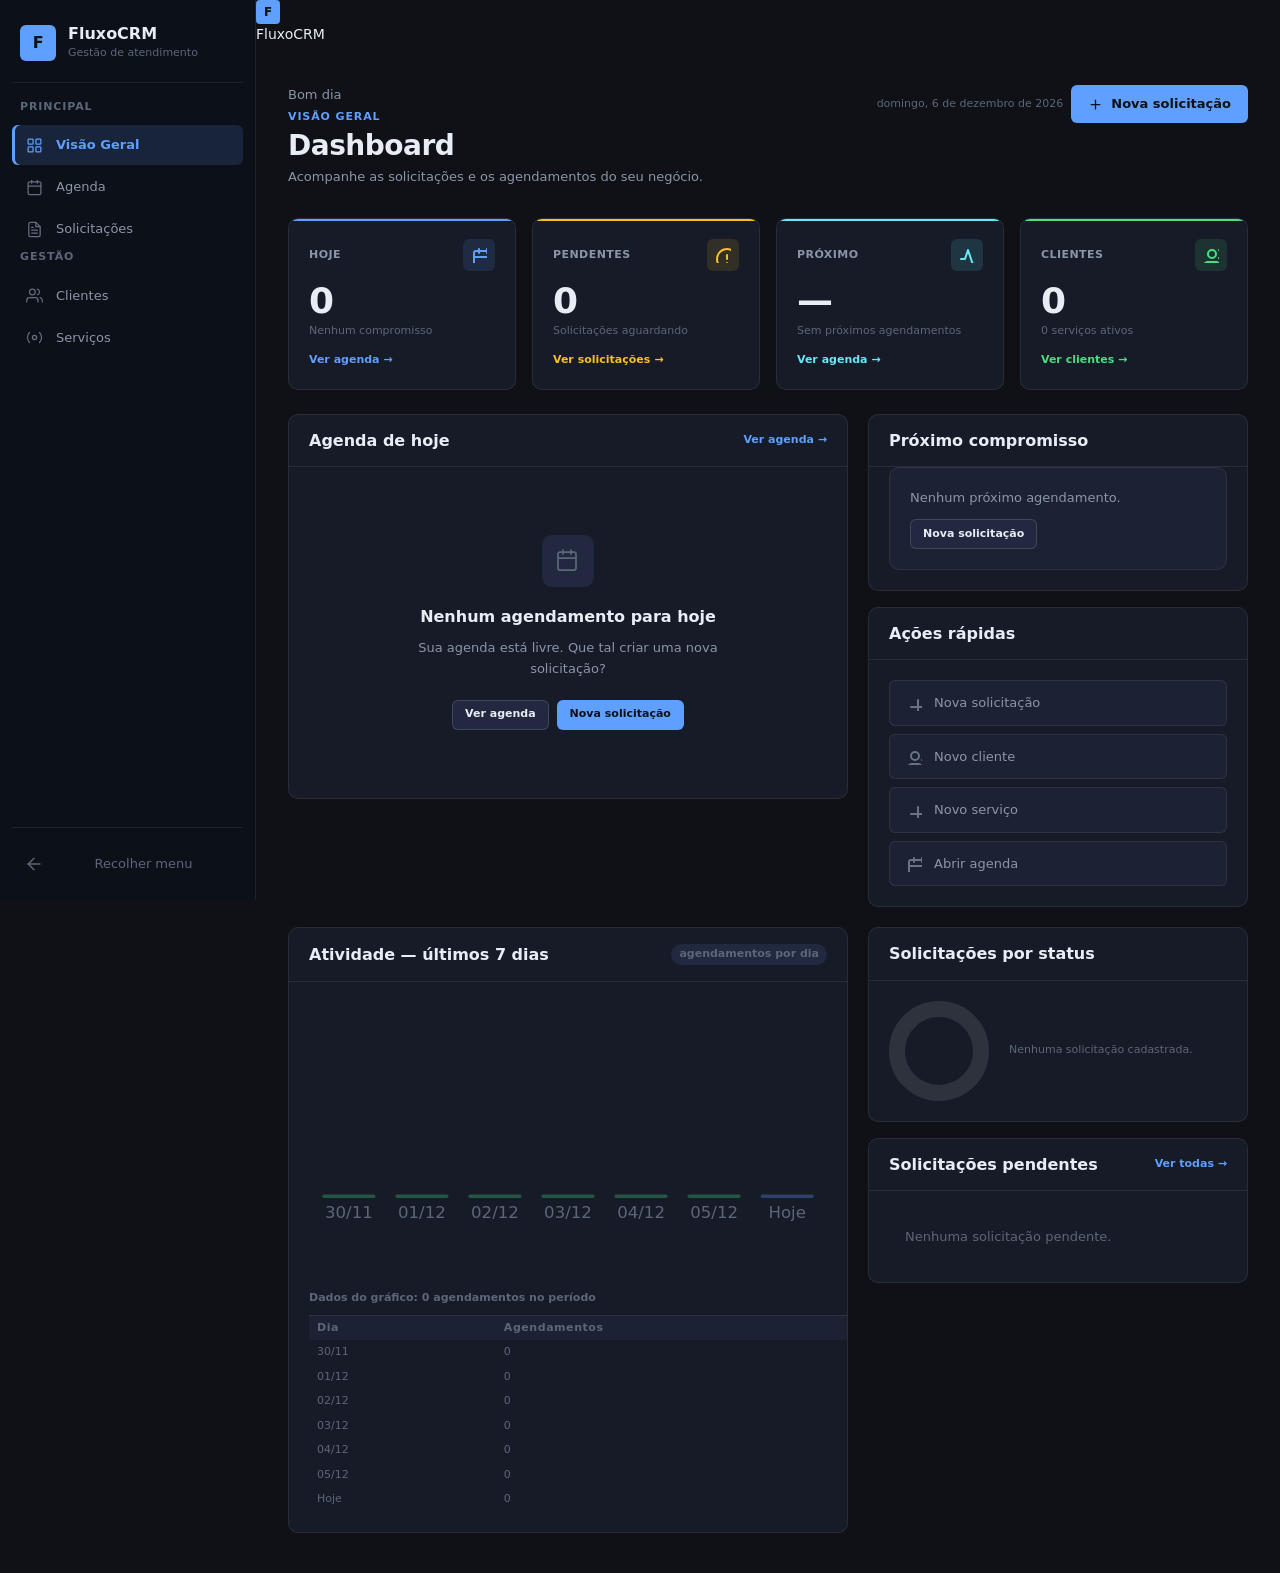
==== commit 72437e92: "re-design02" ====
--- a/index.html
+++ b/index.html
@@ -1,9 +1,243 @@
-<!DOCTYPE html><html lang="pt-BR"><head><meta charset="UTF-8"><meta name="viewport" content="width=device-width,initial-scale=1"><title>Visão Geral | FluxoCRM</title><link rel="stylesheet" href="css/style.css"></head>
-<body data-page="dashboard"><div class="app-layout"><aside class="sidebar"></aside><main class="main-content">
-<header class="page-header dashboard-header"><div><p class="eyebrow">Visão Geral</p><h1>Visão Geral</h1><p id="dashboard-greeting">Acompanhe as solicitações e os agendamentos do seu negócio.</p></div><div class="header-actions"><a class="secondary-button" href="agenda.html">Abrir agenda</a><a class="primary-button" href="solicitacoes.html">Nova solicitação</a></div></header>
-<section class="summary-grid" id="summaryCards" aria-label="Indicadores da operação"></section>
-<section class="dashboard-primary-grid"><article class="panel today-panel"><div class="panel-header"><div><p class="eyebrow">Prioridade</p><h2>Agenda de hoje</h2></div><span class="panel-count" id="todayAppointmentsCount">0 itens</span></div><div class="schedule-list" id="todayAppointmentsList"></div></article><div class="dashboard-side-stack"><article class="panel accent-panel"><div class="panel-header"><h2>Próximo compromisso</h2></div><div class="next-appointment" id="nextAppointment"></div></article><article class="panel quick-actions"><div class="panel-header"><h2>Ações rápidas</h2></div><div class="quick-action-grid"><a href="solicitacoes.html">＋ <span>Nova solicitação</span></a><a href="clientes.html">＋ <span>Novo cliente</span></a><a href="servicos.html">＋ <span>Novo serviço</span></a><a href="agenda.html">↗ <span>Abrir agenda</span></a></div></article></div></section>
-<section class="dashboard-secondary-grid"><article class="panel"><div class="panel-header"><div><h2>Próximos 7 dias</h2><p>Volume diário de agendamentos</p></div></div><div class="activity-chart" id="activityChart" role="img" aria-label="Agendamentos por dia nos próximos sete dias"></div><p class="sr-only" id="activityDescription"></p></article><article class="panel"><div class="panel-header"><h2>Solicitações pendentes</h2><span class="panel-count" id="pendingRequestsCount">0 pendentes</span></div><div class="request-list" id="pendingRequestsList"></div><a class="action-link" href="solicitacoes.html">Ver solicitações</a></article></section>
-<aside class="data-alert" id="dataAlerts" hidden aria-live="polite"><strong>Dados que precisam de atenção</strong><p></p></aside>
-</main></div>
-<script src="js/core/namespace.js"></script><script src="js/core/storage.js"></script><script src="js/compartilhado/utilitarios.js"></script><script src="js/modelos/cliente.js"></script><script src="js/modelos/servico.js"></script><script src="js/modelos/solicitacao.js"></script><script src="js/modelos/agendamento.js"></script><script src="js/dados/dados-simulados.js"></script><script src="js/repositories/criarColecaoRepository.js"></script><script src="js/repositories/clientesRepository.js"></script><script src="js/repositories/servicosRepository.js"></script><script src="js/repositories/solicitacoesRepository.js"></script><script src="js/repositories/agendamentosRepository.js"></script><script src="js/modulos/menu.js"></script><script src="js/modulos/dashboard.js"></script><script src="js/app.js"></script></body></html>
+<!DOCTYPE html>
+<html lang="pt-BR">
+<head>
+  <meta charset="UTF-8">
+  <meta name="viewport" content="width=device-width, initial-scale=1.0">
+  <meta name="description" content="FluxoCRM — Visão geral da operação: agendamentos, solicitações pendentes e próximos compromissos.">
+  <title>Visão Geral | FluxoCRM</title>
+  <link rel="stylesheet" href="css/style.css">
+</head>
+<body data-page="dashboard">
+
+  <!-- Overlay mobile -->
+  <div class="mobile-overlay" id="mobile-overlay" aria-hidden="true"></div>
+
+  <div class="app-layout" id="app-layout">
+
+    <!-- ── Sidebar ── -->
+    <aside class="sidebar" id="sidebar" aria-label="Menu principal">
+      <div class="sidebar-inner">
+
+        <!-- Marca -->
+        <div class="brand">
+          <span class="brand-mark" aria-hidden="true">F</span>
+          <div class="brand-text">
+            <span class="brand-name">FluxoCRM</span>
+            <span class="brand-tagline">Gestão de atendimento</span>
+          </div>
+        </div>
+
+        <!-- Grupo principal -->
+        <nav class="main-nav" aria-label="Navegação principal">
+          <span class="nav-group-label">Principal</span>
+
+          <a class="nav-item" id="nav-item-dashboard" href="index.html"
+             aria-current="page">
+            <span class="nav-item-icon" aria-hidden="true">
+              <svg viewBox="0 0 24 24"><rect x="3" y="3" width="7" height="7" rx="1"/><rect x="14" y="3" width="7" height="7" rx="1"/><rect x="14" y="14" width="7" height="7" rx="1"/><rect x="3" y="14" width="7" height="7" rx="1"/></svg>
+            </span>
+            <span class="nav-item-label">Visão Geral</span>
+          </a>
+
+          <a class="nav-item" id="nav-item-agenda" href="agenda.html">
+            <span class="nav-item-icon" aria-hidden="true">
+              <svg viewBox="0 0 24 24"><rect x="3" y="4" width="18" height="18" rx="2"/><line x1="16" y1="2" x2="16" y2="6"/><line x1="8" y1="2" x2="8" y2="6"/><line x1="3" y1="10" x2="21" y2="10"/></svg>
+            </span>
+            <span class="nav-item-label">Agenda</span>
+          </a>
+
+          <a class="nav-item" id="nav-item-solicitacoes" href="solicitacoes.html">
+            <span class="nav-item-icon" aria-hidden="true">
+              <svg viewBox="0 0 24 24"><path d="M14 2H6a2 2 0 0 0-2 2v16a2 2 0 0 0 2 2h12a2 2 0 0 0 2-2V8z"/><polyline points="14 2 14 8 20 8"/><line x1="16" y1="13" x2="8" y2="13"/><line x1="16" y1="17" x2="8" y2="17"/><polyline points="10 9 9 9 8 9"/></svg>
+            </span>
+            <span class="nav-item-label">Solicitações</span>
+          </a>
+        </nav>
+
+        <!-- Grupo gestão -->
+        <nav class="main-nav" aria-label="Gestão">
+          <span class="nav-group-label">Gestão</span>
+
+          <a class="nav-item" id="nav-item-clientes" href="clientes.html">
+            <span class="nav-item-icon" aria-hidden="true">
+              <svg viewBox="0 0 24 24"><path d="M17 21v-2a4 4 0 0 0-4-4H5a4 4 0 0 0-4 4v2"/><circle cx="9" cy="7" r="4"/><path d="M23 21v-2a4 4 0 0 0-3-3.87"/><path d="M16 3.13a4 4 0 0 1 0 7.75"/></svg>
+            </span>
+            <span class="nav-item-label">Clientes</span>
+          </a>
+
+          <a class="nav-item" id="nav-item-servicos" href="servicos.html">
+            <span class="nav-item-icon" aria-hidden="true">
+              <svg viewBox="0 0 24 24"><circle cx="12" cy="12" r="3"/><path d="M19.07 4.93a10 10 0 0 1 0 14.14M4.93 4.93a10 10 0 0 0 0 14.14"/></svg>
+            </span>
+            <span class="nav-item-label">Serviços</span>
+          </a>
+        </nav>
+
+        <!-- Rodapé da sidebar -->
+        <div class="sidebar-footer">
+          <button class="sidebar-collapse-btn" id="sidebar-collapse-btn"
+                  type="button" aria-expanded="true" aria-label="Recolher menu lateral">
+            <svg viewBox="0 0 24 24" aria-hidden="true"><line x1="5" y1="12" x2="19" y2="12"/><polyline points="12 5 5 12 12 19"/></svg>
+            <span class="nav-item-label">Recolher menu</span>
+          </button>
+        </div>
+
+      </div>
+    </aside>
+
+    <!-- ── Conteúdo principal ── -->
+    <div style="min-width:0; display: flex; flex-direction: column;">
+
+      <!-- Topbar mobile -->
+      <div class="mobile-topbar" role="banner">
+        <button class="menu-toggle" id="mobile-menu-toggle" type="button"
+                aria-expanded="false" aria-controls="sidebar"
+                aria-label="Abrir menu de navegação">
+          <svg viewBox="0 0 24 24" aria-hidden="true"><line x1="3" y1="6" x2="21" y2="6"/><line x1="3" y1="12" x2="21" y2="12"/><line x1="3" y1="18" x2="21" y2="18"/></svg>
+        </button>
+        <span class="topbar-brand">
+          <span aria-hidden="true" style="width:24px;height:24px;background:var(--color-primary);border-radius:4px;display:grid;place-items:center;color:#0f1117;font-weight:800;font-size:12px;">F</span>
+          FluxoCRM
+        </span>
+      </div>
+
+      <main class="main-content" id="main-content" tabindex="-1">
+
+        <!-- Cabeçalho -->
+        <header class="page-header" role="banner">
+          <div class="page-header-info">
+            <span class="page-greeting" id="dashboard-saudacao" aria-live="polite"></span>
+            <span class="page-eyebrow">Visão Geral</span>
+            <h1>Dashboard</h1>
+            <p class="page-header-desc">Acompanhe as solicitações e os agendamentos do seu negócio.</p>
+          </div>
+          <div class="page-header-actions">
+            <span class="page-date" id="dashboard-data" aria-live="polite"></span>
+            <a href="solicitacoes.html" class="btn btn-primary">
+              <svg aria-hidden="true" viewBox="0 0 24 24"><line x1="12" y1="5" x2="12" y2="19"/><line x1="5" y1="12" x2="19" y2="12"/></svg>
+              Nova solicitação
+            </a>
+          </div>
+        </header>
+
+        <!-- Alertas inteligentes -->
+        <div id="dashboard-alertas" hidden aria-live="polite"></div>
+
+        <!-- Metric cards -->
+        <section id="dashboard-metrics" class="metric-grid" aria-label="Indicadores principais">
+          <!-- Preenchido pelo JS -->
+        </section>
+
+        <!-- Grid principal -->
+        <div class="content-grid two-columns" style="margin-bottom: var(--space-5);">
+
+          <!-- Agenda de hoje -->
+          <article class="panel">
+            <div class="panel-header">
+              <h2>Agenda de hoje</h2>
+              <a href="agenda.html" class="section-link">Ver agenda →</a>
+            </div>
+            <div class="panel-body" id="dashboard-agenda-hoje">
+              <!-- Preenchido pelo JS -->
+            </div>
+          </article>
+
+          <!-- Coluna direita -->
+          <div style="display: grid; gap: var(--space-4); align-content: start;">
+
+            <!-- Próximo compromisso -->
+            <article class="panel">
+              <div class="panel-header">
+                <h2>Próximo compromisso</h2>
+              </div>
+              <div class="panel-body" id="dashboard-proximo" style="padding-top: 0;">
+                <!-- Preenchido pelo JS -->
+              </div>
+            </article>
+
+            <!-- Ações rápidas -->
+            <article class="panel">
+              <div class="panel-header">
+                <h2>Ações rápidas</h2>
+              </div>
+              <div class="panel-body" id="dashboard-acoes">
+                <!-- Preenchido pelo JS -->
+              </div>
+            </article>
+
+          </div>
+        </div>
+
+        <!-- Grid inferior -->
+        <div class="content-grid two-columns">
+
+          <!-- Gráfico de atividade -->
+          <article class="panel">
+            <div class="panel-header">
+              <h2>Atividade — últimos 7 dias</h2>
+              <span class="panel-count">agendamentos por dia</span>
+            </div>
+            <div class="panel-body">
+              <div class="chart-container" id="dashboard-grafico" aria-label="Gráfico de agendamentos por dia"></div>
+              <div id="dashboard-grafico-tabela" style="margin-top: var(--space-3);">
+                <!-- Tabela alternativa acessível —  preenchida pelo JS -->
+              </div>
+            </div>
+          </article>
+
+          <!-- Distribuição de solicitações + pendentes -->
+          <div style="display: grid; gap: var(--space-4); align-content: start;">
+
+            <article class="panel">
+              <div class="panel-header">
+                <h2>Solicitações por status</h2>
+              </div>
+              <div class="panel-body">
+                <div class="donut-row">
+                  <div class="donut-chart-wrap" id="dashboard-rosca" aria-label="Gráfico de rosca — solicitações por status"></div>
+                  <div class="donut-legend" id="dashboard-rosca-legenda">
+                    <!-- Preenchido pelo JS -->
+                  </div>
+                </div>
+              </div>
+            </article>
+
+            <article class="panel">
+              <div class="panel-header">
+                <h2>Solicitações pendentes</h2>
+                <a href="solicitacoes.html" class="section-link">Ver todas →</a>
+              </div>
+              <div class="panel-body" id="dashboard-pendentes">
+                <!-- Preenchido pelo JS -->
+              </div>
+            </article>
+
+          </div>
+        </div>
+
+      </main>
+    </div>
+  </div>
+
+  <!-- Scripts — ordem preservada -->
+  <script src="js/core/namespace.js"></script>
+  <script src="js/core/storage.js"></script>
+  <script src="js/compartilhado/utilitarios.js"></script>
+  <script src="js/compartilhado/status.js"></script>
+  <script src="js/compartilhado/datas.js"></script>
+  <script src="js/compartilhado/graficos.js"></script>
+  <script src="js/modelos/cliente.js"></script>
+  <script src="js/modelos/servico.js"></script>
+  <script src="js/modelos/solicitacao.js"></script>
+  <script src="js/modelos/agendamento.js"></script>
+  <script src="js/dados/dados-simulados.js"></script>
+  <script src="js/repositories/criarColecaoRepository.js"></script>
+  <script src="js/repositories/clientesRepository.js"></script>
+  <script src="js/repositories/servicosRepository.js"></script>
+  <script src="js/repositories/solicitacoesRepository.js"></script>
+  <script src="js/repositories/agendamentosRepository.js"></script>
+  <script src="js/modulos/menu.js"></script>
+  <script src="js/modulos/dashboard.js"></script>
+  <script src="js/app.js"></script>
+</body>
+</html>
--- a/css/style.css
+++ b/css/style.css
@@ -1,86 +1,145 @@
 /* =========================================================
-   FluxoCRM - Estilos principais
-   Organização:
-   1. Variáveis e base
-   2. Layout geral
-   3. Menu lateral
-   4. Cabeçalho das páginas
-   5. Cards, painéis e botões
-   6. Listas, tabelas e formulários
-   7. Status visuais
-   8. Responsividade
+   FluxoCRM — Design System v2 (Etapa 10)
+   Tema escuro moderno para produto SaaS de atendimento.
+   
+   1. Tokens e base
+   2. Layout global (app-shell)
+   3. Sidebar
+   4. Menu mobile
+   5. Cabeçalho de página
+   6. Metric cards
+   7. Panels e painéis
+   8. Botões
+   9. Formulários
+   10. Tabelas e listas
+   11. Status badges
+   12. Dashboard — componentes específicos
+   13. Agenda — calendário semanal
+   14. Agenda — calendário mensal
+   15. Agenda — visualização lista
+   16. Estados vazios
+   17. Alertas
+   18. Gráficos
+   19. Ações rápidas
+   20. Responsividade
+   21. Acessibilidade e movimento reduzido
    ========================================================= */
 
-/* 1. Variáveis e base */
+/* 1. Tokens e base ---------------------------------------- */
 :root {
-  --bg: #f3f6f4;
-  --bg-soft: #eef3f0;
-  --surface: #ffffff;
-  --surface-subtle: #f8faf9;
-  --surface-muted: #edf4f0;
-
-  --text: #17231d;
-  --text-soft: #3f5148;
-  --text-muted: #6d7a73;
-
-  --primary: #17614d;
-  --primary-dark: #104536;
-  --primary-soft: #e3f1eb;
-  --sidebar: #13251d;
-  --sidebar-soft: #1d3428;
-
-  --border: #dce4df;
-  --border-strong: #c8d5ce;
-
-  --info: #2b6cb0;
-  --success: #2f6f45;
-  --warning: #946316;
-  --danger: #a63a2d;
-  --neutral: #56616b;
-
+  /* Superfícies (dark system) */
+  --color-bg:               #0f1117;
+  --color-surface:          #161b27;
+  --color-surface-subtle:   #1c2234;
+  --color-surface-elevated: #212840;
+  --color-surface-hover:    #263050;
+  --color-surface-selected: #2a3558;
+
+  /* Bordas */
+  --color-border:           rgba(255, 255, 255, 0.08);
+  --color-border-strong:    rgba(255, 255, 255, 0.14);
+  --color-border-focus:     rgba(94, 163, 255, 0.55);
+
+  /* Textos */
+  --color-text:             #e8edf5;
+  --color-text-muted:       #8b95a8;
+  --color-text-subtle:      #5c6678;
+  --color-text-inverse:     #0f1117;
+
+  /* Primária (azul-índigo) */
+  --color-primary:          #5e9fff;
+  --color-primary-hover:    #7db4ff;
+  --color-primary-soft:     rgba(94, 159, 255, 0.12);
+  --color-primary-border:   rgba(94, 159, 255, 0.3);
+
+  /* Status */
+  --color-success:          #4ade80;
+  --color-success-soft:     rgba(74, 222, 128, 0.12);
+  --color-success-border:   rgba(74, 222, 128, 0.3);
+  --color-warning:          #fbbf24;
+  --color-warning-soft:     rgba(251, 191, 36, 0.12);
+  --color-warning-border:   rgba(251, 191, 36, 0.3);
+  --color-danger:           #f87171;
+  --color-danger-soft:      rgba(248, 113, 113, 0.12);
+  --color-danger-border:    rgba(248, 113, 113, 0.3);
+  --color-info:             #67e8f9;
+  --color-info-soft:        rgba(103, 232, 249, 0.12);
+  --color-info-border:      rgba(103, 232, 249, 0.3);
+  --color-neutral:          rgba(255, 255, 255, 0.25);
+
+  /* Sidebar */
+  --sidebar-bg:             #0c1018;
+  --sidebar-width:          256px;
+  --sidebar-collapsed-width: 72px;
+  --sidebar-item-active-bg: rgba(94, 159, 255, 0.14);
+  --sidebar-item-active-border: #5e9fff;
+  --sidebar-item-hover-bg:  rgba(255, 255, 255, 0.05);
+
+  /* Tipografia */
+  --font-sans: -apple-system, "Segoe UI", system-ui, Helvetica, Arial, sans-serif;
+  --font-mono: "Cascadia Code", "Fira Code", "Courier New", monospace;
+
+  --text-xs:   11px;
+  --text-sm:   13px;
+  --text-base: 14px;
+  --text-md:   16px;
+  --text-lg:   18px;
+  --text-xl:   22px;
+  --text-2xl:  28px;
+  --text-3xl:  36px;
+
+  --weight-normal:  400;
+  --weight-medium:  500;
+  --weight-semibold: 600;
+  --weight-bold:    700;
+
+  /* Espaçamento */
+  --space-1:  4px;
+  --space-2:  8px;
+  --space-3:  12px;
+  --space-4:  16px;
+  --space-5:  20px;
+  --space-6:  24px;
+  --space-7:  32px;
+  --space-8:  40px;
+  --space-10: 48px;
+
+  /* Bordas e sombras */
   --radius-sm: 6px;
-  --radius-md: 8px;
-  --shadow-sm: 0 1px 2px rgba(23, 35, 29, 0.06);
-  --shadow-md: 0 12px 28px rgba(23, 35, 29, 0.07);
-
-  --space-1: 4px;
-  --space-2: 8px;
-  --space-3: 12px;
-  --space-4: 16px;
-  --space-5: 20px;
-  --space-6: 24px;
-  --space-7: 32px;
-  --space-8: 40px;
-}
-
-/* ETAPA 10 — sistema visual FluxoCRM */
-:root{--color-bg:#0b0e14;--color-surface:#121720;--color-surface-subtle:#171d28;--color-surface-elevated:#1d2532;--color-border:#273142;--color-border-strong:#3b485d;--color-text:#f3f6fb;--color-text-muted:#a4afc0;--color-text-subtle:#768297;--color-primary:#8b7cf6;--color-primary-hover:#a396ff;--color-primary-soft:#292445;--color-success:#51c993;--color-warning:#f0b35b;--color-danger:#f2777a;--color-info:#68a9ff;--space-1:.25rem;--space-2:.5rem;--space-3:.75rem;--space-4:1rem;--space-5:1.25rem;--space-6:1.5rem;--space-8:2rem;--space-10:2.5rem;--radius-sm:8px;--radius-md:12px;--radius-lg:16px;--sidebar:254px;--transition:160ms ease;color-scheme:dark}
-*{box-sizing:border-box}html{background:var(--color-bg)}body{margin:0;background:var(--color-bg);color:var(--color-text);font-family:Inter,ui-sans-serif,system-ui,-apple-system,"Segoe UI",sans-serif;line-height:1.5}.app-layout{display:grid;grid-template-columns:var(--sidebar) minmax(0,1fr);min-height:100vh}.sidebar{position:sticky;top:0;height:100vh;padding:var(--space-5);background:#0e121a;border-right:1px solid var(--color-border);display:flex;flex-direction:column;z-index:30}.brand{display:flex;align-items:center;gap:var(--space-3);color:var(--color-text);text-decoration:none;padding:var(--space-2)}.brand-mark{display:grid;place-items:center;width:38px;height:38px;border-radius:10px;background:var(--color-primary);color:#fff;font-weight:800;box-shadow:0 8px 24px #8b7cf633}.brand-copy{display:grid}.brand-copy strong{font-size:1rem}.brand-copy small{color:var(--color-text-subtle);font-size:.72rem}.main-nav{display:flex;flex:1;flex-direction:column;gap:var(--space-6);margin-top:var(--space-8)}.nav-section{display:grid;gap:var(--space-1)}.nav-system{margin-top:auto}.nav-heading{margin:0 0 var(--space-2);padding:0 var(--space-3);color:var(--color-text-subtle);font-size:.67rem;font-weight:700;letter-spacing:.12em;text-transform:uppercase}.main-nav a,.sidebar-collapse{display:flex;align-items:center;gap:var(--space-3);min-height:44px;padding:.65rem .75rem;border:0;border-radius:var(--radius-sm);background:transparent;color:var(--color-text-muted);font:inherit;text-decoration:none;cursor:pointer;transition:background var(--transition),color var(--transition)}.main-nav a:hover,.sidebar-collapse:hover{background:var(--color-surface-subtle);color:var(--color-text)}.main-nav a.active{background:var(--color-primary-soft);color:#c9c2ff}.nav-icon{display:grid;place-items:center;flex:0 0 24px;font-size:1.05rem}.sidebar-collapse{width:100%;margin-top:var(--space-4)}.main-content{min-width:0;padding:var(--space-8) clamp(1rem,3vw,3rem) 4rem}.mobile-menu-button,.menu-backdrop{display:none}.page-header{display:flex;align-items:flex-end;justify-content:space-between;gap:var(--space-6);margin-bottom:var(--space-8)}.page-header h1{margin:.15rem 0;font-size:clamp(1.75rem,3vw,2.35rem);line-height:1.15;letter-spacing:-.035em}.page-header p{margin:0;color:var(--color-text-muted)}.eyebrow{color:var(--color-primary-hover)!important;font-size:.72rem;font-weight:750;letter-spacing:.1em;text-transform:uppercase}.header-actions,.form-actions,.agenda-controls{display:flex;gap:var(--space-2);flex-wrap:wrap}.primary-button,.secondary-button,.action-button,.text-button,.action-link{display:inline-flex;align-items:center;justify-content:center;min-height:40px;padding:.6rem .9rem;border-radius:var(--radius-sm);font:inherit;font-weight:650;text-decoration:none;cursor:pointer;transition:background var(--transition),border-color var(--transition),transform var(--transition)}.primary-button{border:1px solid var(--color-primary);background:var(--color-primary);color:#fff}.primary-button:hover{background:var(--color-primary-hover)}.secondary-button{border:1px solid var(--color-border-strong);background:var(--color-surface-elevated);color:var(--color-text)}.action-button,.text-button,.action-link{border:1px solid var(--color-border);background:transparent;color:var(--color-text-muted)}.action-link{width:max-content}.primary-button:active,.secondary-button:active,.action-button:active{transform:translateY(1px)}.panel{min-width:0;padding:var(--space-6);border:1px solid var(--color-border);border-radius:var(--radius-lg);background:var(--color-surface);box-shadow:0 14px 45px #0000001c}.panel-header{display:flex;align-items:flex-start;justify-content:space-between;gap:var(--space-3);margin-bottom:var(--space-5)}.panel-header h2{margin:0;font-size:1rem;letter-spacing:-.01em}.panel-header p{margin:.2rem 0 0;color:var(--color-text-subtle);font-size:.82rem}.panel-count{padding:.25rem .55rem;border-radius:999px;background:var(--color-surface-elevated);color:var(--color-text-muted);font-size:.75rem}.summary-grid{display:grid;grid-template-columns:repeat(4,minmax(0,1fr));gap:var(--space-4);margin-bottom:var(--space-4)}.metric-card{display:grid;gap:var(--space-2);min-height:140px;padding:var(--space-5);border:1px solid var(--color-border);border-radius:var(--radius-md);background:var(--color-surface);color:inherit;text-decoration:none;transition:border-color var(--transition),background var(--transition)}.metric-card:hover{border-color:var(--color-border-strong);background:var(--color-surface-subtle)}.metric-label,.metric-context{color:var(--color-text-muted)}.metric-label{font-size:.8rem;font-weight:650}.metric-value{font-size:2rem;line-height:1}.metric-context{align-self:end;font-size:.72rem}.dashboard-primary-grid{display:grid;grid-template-columns:minmax(0,1.7fr) minmax(280px,.85fr);gap:var(--space-4);margin-bottom:var(--space-4)}.dashboard-side-stack{display:grid;gap:var(--space-4)}.dashboard-secondary-grid{display:grid;grid-template-columns:minmax(0,1.35fr) minmax(280px,.85fr);gap:var(--space-4)}.accent-panel{background:linear-gradient(145deg,var(--color-primary-soft),var(--color-surface))}.schedule-list,.request-list{display:grid}.schedule-item{display:grid;grid-template-columns:64px minmax(100px,1fr) minmax(100px,1fr) auto;align-items:center;gap:var(--space-3);padding:var(--space-4) 0;border-top:1px solid var(--color-border)}.schedule-time{color:#c9c2ff;font-weight:750}.muted{color:var(--color-text-muted);font-size:.86rem}.next-appointment{display:grid;gap:var(--space-2)}.next-kicker{width:max-content;padding:.25rem .5rem;border-radius:999px;background:#8b7cf626;color:#c9c2ff;font-size:.75rem}.next-date{font-size:1.05rem}.quick-action-grid{display:grid;grid-template-columns:1fr 1fr;gap:var(--space-2)}.quick-action-grid a{display:grid;gap:var(--space-1);padding:var(--space-3);border:1px solid var(--color-border);border-radius:var(--radius-sm);color:var(--color-text);text-decoration:none;font-size:.8rem}.quick-action-grid a:hover{background:var(--color-surface-elevated)}.request-item{display:grid;grid-template-columns:1fr auto;gap:.1rem var(--space-3);padding:var(--space-3) 0;border-top:1px solid var(--color-border);color:inherit;text-decoration:none}.request-item .muted{grid-column:1}.request-date{grid-column:2;grid-row:1/3;color:var(--color-text-subtle);font-size:.75rem}.activity-chart{display:flex;align-items:end;gap:clamp(.5rem,3vw,1.5rem);height:210px;padding-top:var(--space-5);border-bottom:1px solid var(--color-border)}.chart-column{display:grid;grid-template-rows:20px 1fr 25px;align-items:end;justify-items:center;flex:1;height:100%;color:var(--color-text-muted);font-size:.72rem}.chart-bar{width:min(32px,70%);min-height:2px;border-radius:6px 6px 2px 2px;background:var(--color-primary)}.data-alert{margin-top:var(--space-4);padding:var(--space-4);border:1px solid #f0b35b66;border-radius:var(--radius-md);background:#f0b35b10;color:var(--color-warning)}.data-alert p{margin:.2rem 0 0}.empty-state{display:grid;gap:var(--space-3);place-items:start;padding:var(--space-5);border:1px dashed var(--color-border-strong);border-radius:var(--radius-md);color:var(--color-text-muted)}.empty-state p{margin:0}.status{display:inline-flex;width:max-content;padding:.25rem .5rem;border-radius:999px;font-size:.7rem;font-weight:700}.status-agendado,.status-ativo,.status-concluido{background:#51c9931a;color:#72dbaa}.status-cancelado,.status-inativo{background:#f2777a1a;color:#ff9699}.status-aguardando,.status-novo{background:#f0b35b1a;color:#f4c375}.content-grid.two-columns{display:grid;grid-template-columns:minmax(0,1.7fr) minmax(280px,.8fr);gap:var(--space-4)}.simple-form{display:grid;gap:var(--space-4)}label{display:grid;gap:var(--space-2);color:var(--color-text-muted);font-size:.8rem;font-weight:650}input,select,textarea{width:100%;min-height:42px;padding:.68rem .75rem;border:1px solid var(--color-border);border-radius:var(--radius-sm);background:var(--color-bg);color:var(--color-text);font:inherit}textarea{resize:vertical}input:focus,select:focus,textarea:focus,button:focus-visible,a:focus-visible{outline:3px solid #8b7cf65c;outline-offset:2px;border-color:var(--color-primary)}.form-feedback[data-status="erro"],.form-notice[data-status="erro"]{color:var(--color-danger)}.form-feedback[data-status="sucesso"]{color:var(--color-success)}table{width:100%;border-collapse:collapse}th,td{padding:.85rem .7rem;border-bottom:1px solid var(--color-border);text-align:left;vertical-align:middle}th{color:var(--color-text-subtle);font-size:.7rem;text-transform:uppercase;letter-spacing:.05em}td{font-size:.85rem}.responsive-table{overflow-x:auto}.agenda-view-switcher{display:flex;width:max-content;gap:var(--space-1);padding:var(--space-1);border:1px solid var(--color-border);border-radius:10px;background:var(--color-bg)}.agenda-view-switcher .action-button{border:0}.agenda-view-switcher .is-active{background:var(--color-primary-soft);color:#c9c2ff}.agenda-toolbar{display:flex;justify-content:space-between;align-items:end;gap:var(--space-4);margin:var(--space-6) 0}.agenda-label{margin:0;color:var(--color-text-subtle);font-size:.72rem}.agenda-toolbar h2{margin:.25rem 0 0;font-size:1.1rem}.agenda-week{display:grid;grid-template-columns:repeat(7,minmax(150px,1fr));gap:var(--space-2);overflow-x:auto}.agenda-day{min-height:220px;padding:var(--space-3);border:1px solid var(--color-border);border-radius:var(--radius-md);background:var(--color-bg)}.agenda-day.is-today{border-color:var(--color-primary)}.agenda-day-header{display:grid;margin-bottom:var(--space-3);font-size:.78rem}.agenda-events{display:grid;gap:var(--space-2)}.agenda-event{display:grid;gap:.25rem;padding:var(--space-3);border-radius:var(--radius-sm);background:var(--color-surface-elevated);font-size:.76rem}.agenda-month-weekdays,.agenda-month-grid{display:grid;grid-template-columns:repeat(7,minmax(80px,1fr))}.agenda-month-weekdays span{padding:var(--space-2);color:var(--color-text-subtle);font-size:.7rem;text-align:center}.agenda-month-day{min-height:106px;padding:var(--space-2);border:1px solid var(--color-border);background:var(--color-bg);color:var(--color-text);text-align:left}.agenda-month-day.is-outside{opacity:.4}.agenda-month-day.is-selected{box-shadow:inset 0 0 0 2px var(--color-primary)}.agenda-month-summaries{display:grid;gap:.2rem;margin-top:.35rem;font-size:.65rem}.agenda-selected-day{margin-top:var(--space-5)}.agenda-selected-events{display:grid;grid-template-columns:repeat(auto-fit,minmax(190px,1fr));gap:var(--space-3)}.filter-bar{display:grid;grid-template-columns:2fr 1fr 1fr;gap:var(--space-3);margin:var(--space-5) 0}.details-grid{display:grid;grid-template-columns:auto 1fr;gap:var(--space-2) var(--space-5)}.details-grid dt{color:var(--color-text-subtle)}.details-grid dd{margin:0}.sr-only{position:absolute;width:1px;height:1px;padding:0;margin:-1px;overflow:hidden;clip:rect(0,0,0,0);white-space:nowrap;border:0}[hidden]{display:none!important}
-body.sidebar-collapsed{--sidebar:82px}.sidebar-collapsed .nav-label,.sidebar-collapsed .nav-heading,.sidebar-collapsed .brand-copy{display:none}.sidebar-collapsed .main-nav a,.sidebar-collapsed .sidebar-collapse{justify-content:center}.sidebar-collapsed .sidebar{padding-inline:var(--space-3)}
-@media(max-width:1100px){.summary-grid{grid-template-columns:repeat(2,1fr)}.dashboard-primary-grid,.dashboard-secondary-grid,.content-grid.two-columns{grid-template-columns:1fr}.dashboard-side-stack{grid-template-columns:1fr 1fr}}
-@media(max-width:760px){.app-layout{display:block}.sidebar{position:fixed;left:0;top:0;width:min(286px,86vw);transform:translateX(-105%);transition:transform var(--transition);box-shadow:18px 0 50px #0008}.sidebar.open{transform:none}.menu-open{overflow:hidden}.menu-open .menu-backdrop{display:block;position:fixed;inset:0;border:0;background:#0009;z-index:20}.mobile-menu-button{display:grid;place-items:center;position:relative;width:44px;height:44px;margin-bottom:var(--space-5);border:1px solid var(--color-border);border-radius:var(--radius-sm);background:var(--color-surface);color:var(--color-text);font-size:1.2rem}.main-content{padding:var(--space-4)}.page-header{align-items:flex-start;flex-direction:column}.dashboard-side-stack{grid-template-columns:1fr}.agenda-toolbar{align-items:flex-start;flex-direction:column}.filter-bar{grid-template-columns:1fr}.agenda-month-weekdays span{font-size:0}.agenda-month-weekdays span::first-letter{font-size:.7rem}.agenda-month-day{min-height:70px}.agenda-month-summaries{display:none}.schedule-item{grid-template-columns:55px 1fr}.schedule-item .muted{grid-column:2}.schedule-item .status{grid-column:2}.panel{padding:var(--space-4)}}
-@media(max-width:480px){.summary-grid{grid-template-columns:1fr 1fr;gap:var(--space-2)}.metric-card{min-height:125px;padding:var(--space-4)}.metric-value{font-size:1.6rem}.header-actions{width:100%}.header-actions>*{flex:1}.quick-action-grid{grid-template-columns:1fr}.activity-chart{height:170px}.responsive-table table,.responsive-table thead,.responsive-table tbody,.responsive-table tr,.responsive-table th,.responsive-table td{display:block}.responsive-table thead{position:absolute;clip:rect(0,0,0,0)}.responsive-table tr{display:grid;gap:.25rem;margin-bottom:var(--space-3);padding:var(--space-4);border:1px solid var(--color-border);border-radius:var(--radius-md);background:var(--color-surface-subtle)}.responsive-table td{padding:.25rem 0;border:0}.table-actions{margin-top:var(--space-2)}}
-@media(prefers-reduced-motion:reduce){*,*::before,*::after{scroll-behavior:auto!important;transition:none!important;animation:none!important}}
-
-* {
+  --radius-md: 10px;
+  --radius-lg: 14px;
+  --radius-xl: 20px;
+
+  --shadow-sm:  0 1px 3px rgba(0,0,0,0.4);
+  --shadow-md:  0 4px 16px rgba(0,0,0,0.35);
+  --shadow-lg:  0 8px 32px rgba(0,0,0,0.45);
+
+  /* Transições */
+  --transition-fast: 120ms ease;
+  --transition-base: 180ms ease;
+}
+
+/* Reset e base -------------------------------------------- */
+*, *::before, *::after {
   box-sizing: border-box;
 }
 
 html {
   min-width: 0;
+  scroll-behavior: smooth;
 }
 
 body {
   min-width: 0;
   margin: 0;
   overflow-x: hidden;
-  background:
-    linear-gradient(180deg, rgba(255, 255, 255, 0.82), rgba(255, 255, 255, 0) 220px),
-    var(--bg);
-  color: var(--text);
-  font-family: Arial, Helvetica, sans-serif;
-  font-size: 15px;
+  background: var(--color-bg);
+  color: var(--color-text);
+  font-family: var(--font-sans);
+  font-size: var(--text-base);
   line-height: 1.5;
+  -webkit-font-smoothing: antialiased;
+  -moz-osx-font-smoothing: grayscale;
 }
 
 a {
@@ -88,10 +147,7 @@
   text-decoration: none;
 }
 
-button,
-input,
-select,
-textarea {
+button, input, select, textarea {
   font: inherit;
 }
 
@@ -99,16 +155,31 @@
   -webkit-tap-highlight-color: transparent;
 }
 
-/* 2. Layout geral */
+h1, h2, h3, h4 {
+  margin: 0;
+  line-height: 1.2;
+}
+
+p {
+  margin: 0;
+}
+
+/* 2. Layout global ---------------------------------------- */
 .app-layout {
   display: grid;
-  grid-template-columns: 264px minmax(0, 1fr);
+  grid-template-columns: var(--sidebar-width) minmax(0, 1fr);
   min-height: 100vh;
+  transition: grid-template-columns var(--transition-base);
+}
+
+.app-layout.sidebar-collapsed {
+  grid-template-columns: var(--sidebar-collapsed-width) minmax(0, 1fr);
 }
 
 .main-content {
-  width: min(1220px, 100%);
-  padding: var(--space-8);
+  min-width: 0;
+  padding: var(--space-8) var(--space-7);
+  max-width: 1280px;
 }
 
 .content-grid {
@@ -117,158 +188,518 @@
 }
 
 .two-columns {
-  grid-template-columns: minmax(0, 1fr) minmax(320px, 420px);
+  grid-template-columns: minmax(0, 1fr) minmax(300px, 380px);
   align-items: start;
 }
 
-/* 3. Menu lateral */
+.three-columns {
+  grid-template-columns: repeat(3, minmax(0, 1fr));
+  align-items: start;
+}
+
+/* 3. Sidebar ---------------------------------------------- */
 .sidebar {
   position: sticky;
   top: 0;
   height: 100vh;
-  padding: var(--space-6) var(--space-4);
-  background: var(--sidebar);
-  color: #ffffff;
-  border-right: 1px solid rgba(255, 255, 255, 0.08);
-}
-
+  width: var(--sidebar-width);
+  display: flex;
+  flex-direction: column;
+  background: var(--sidebar-bg);
+  border-right: 1px solid var(--color-border);
+  overflow: hidden;
+  transition: width var(--transition-base);
+  z-index: 100;
+}
+
+.sidebar-collapsed .sidebar {
+  width: var(--sidebar-collapsed-width);
+}
+
+.sidebar-inner {
+  display: flex;
+  flex-direction: column;
+  height: 100%;
+  overflow-y: auto;
+  overflow-x: hidden;
+  padding: var(--space-4) var(--space-3);
+  scrollbar-width: none;
+}
+
+.sidebar-inner::-webkit-scrollbar {
+  display: none;
+}
+
+/* Marca */
 .brand {
   display: flex;
   align-items: center;
   gap: var(--space-3);
-  padding: 0 var(--space-2) var(--space-6);
-  border-bottom: 1px solid rgba(255, 255, 255, 0.08);
-  margin-bottom: var(--space-5);
+  padding: var(--space-2) var(--space-2) var(--space-5);
+  border-bottom: 1px solid var(--color-border);
+  margin-bottom: var(--space-4);
+  min-width: 0;
+  overflow: hidden;
+  white-space: nowrap;
 }
 
 .brand-mark {
-  display: grid;
-  flex: 0 0 auto;
+  flex: 0 0 36px;
+  display: grid;
   place-items: center;
-  width: 42px;
-  height: 42px;
-  border-radius: var(--radius-md);
-  background: #dcefe6;
-  color: var(--primary-dark);
-  font-weight: 800;
-}
-
-.brand strong {
+  width: 36px;
+  height: 36px;
+  border-radius: var(--radius-sm);
+  background: var(--color-primary);
+  color: var(--color-text-inverse);
+  font-size: var(--text-md);
+  font-weight: var(--weight-bold);
+  letter-spacing: -0.5px;
+}
+
+.brand-text {
+  min-width: 0;
+  overflow: hidden;
+}
+
+.brand-name {
   display: block;
+  color: var(--color-text);
+  font-size: var(--text-md);
+  font-weight: var(--weight-bold);
   line-height: 1.2;
-}
-
-.brand small {
+  overflow: hidden;
+  text-overflow: ellipsis;
+  white-space: nowrap;
+}
+
+.brand-tagline {
   display: block;
   margin-top: 2px;
-  color: #aab9b1;
-  font-size: 12px;
+  color: var(--color-text-subtle);
+  font-size: var(--text-xs);
+  overflow: hidden;
+  text-overflow: ellipsis;
+  white-space: nowrap;
+}
+
+/* Grupos de navegação */
+.nav-group {
+  margin-bottom: var(--space-5);
+}
+
+.nav-group-label {
+  display: block;
+  padding: 0 var(--space-2) var(--space-2);
+  color: var(--color-text-subtle);
+  font-size: var(--text-xs);
+  font-weight: var(--weight-bold);
+  letter-spacing: 0.08em;
+  text-transform: uppercase;
+  overflow: hidden;
+  white-space: nowrap;
 }
 
 .main-nav {
   display: grid;
-  gap: var(--space-1);
-}
-
-.main-nav a {
+  gap: 2px;
+}
+
+.nav-item {
   position: relative;
   display: flex;
   align-items: center;
-  min-height: 42px;
+  gap: var(--space-3);
+  min-height: 40px;
   padding: 0 var(--space-3);
-  border-radius: var(--radius-md);
-  color: #dbe6e0;
-  font-size: 14px;
-  font-weight: 700;
-}
-
-.main-nav a:hover {
-  background: rgba(255, 255, 255, 0.07);
-  color: #ffffff;
-}
-
-.main-nav a.active {
-  background: var(--sidebar-soft);
-  color: #ffffff;
-  box-shadow: inset 3px 0 0 #8fd6b7;
-}
-
+  border-radius: var(--radius-sm);
+  color: var(--color-text-muted);
+  font-size: var(--text-sm);
+  font-weight: var(--weight-medium);
+  cursor: pointer;
+  transition: background var(--transition-fast), color var(--transition-fast);
+  white-space: nowrap;
+  overflow: hidden;
+}
+
+.nav-item:hover {
+  background: var(--sidebar-item-hover-bg);
+  color: var(--color-text);
+}
+
+.nav-item.active {
+  background: var(--sidebar-item-active-bg);
+  color: var(--color-primary);
+  font-weight: var(--weight-semibold);
+  box-shadow: inset 3px 0 0 var(--sidebar-item-active-border);
+}
+
+.nav-item-icon {
+  flex: 0 0 20px;
+  display: flex;
+  align-items: center;
+  justify-content: center;
+  width: 20px;
+  height: 20px;
+  opacity: 0.7;
+}
+
+.nav-item.active .nav-item-icon {
+  opacity: 1;
+}
+
+.nav-item:hover .nav-item-icon {
+  opacity: 1;
+}
+
+.nav-item-icon svg {
+  width: 17px;
+  height: 17px;
+  fill: none;
+  stroke: currentColor;
+  stroke-width: 1.75;
+  stroke-linecap: round;
+  stroke-linejoin: round;
+}
+
+.nav-item-label {
+  flex: 1;
+  min-width: 0;
+  overflow: hidden;
+  text-overflow: ellipsis;
+}
+
+/* Separador */
+.sidebar-divider {
+  height: 1px;
+  background: var(--color-border);
+  margin: var(--space-2) var(--space-2) var(--space-4);
+}
+
+/* Área inferior da sidebar */
+.sidebar-footer {
+  margin-top: auto;
+  padding-top: var(--space-4);
+  border-top: 1px solid var(--color-border);
+}
+
+/* Botão colapsar sidebar */
+.sidebar-collapse-btn {
+  display: flex;
+  align-items: center;
+  gap: var(--space-3);
+  width: 100%;
+  min-height: 40px;
+  padding: 0 var(--space-3);
+  border: none;
+  border-radius: var(--radius-sm);
+  background: transparent;
+  color: var(--color-text-subtle);
+  font-size: var(--text-sm);
+  font-weight: var(--weight-medium);
+  cursor: pointer;
+  transition: background var(--transition-fast), color var(--transition-fast);
+  white-space: nowrap;
+  overflow: hidden;
+}
+
+.sidebar-collapse-btn:hover {
+  background: var(--sidebar-item-hover-bg);
+  color: var(--color-text-muted);
+}
+
+.sidebar-collapse-btn svg {
+  flex: 0 0 20px;
+  width: 20px;
+  height: 20px;
+  fill: none;
+  stroke: currentColor;
+  stroke-width: 1.75;
+  stroke-linecap: round;
+  stroke-linejoin: round;
+  transition: transform var(--transition-base);
+}
+
+.sidebar-collapsed .sidebar-collapse-btn svg {
+  transform: rotate(180deg);
+}
+
+/* Tooltip na sidebar colapsada */
+.nav-item[data-tooltip] {
+  position: relative;
+}
+
+.sidebar-collapsed .nav-item-label,
+.sidebar-collapsed .nav-group-label,
+.sidebar-collapsed .brand-text,
+.sidebar-collapsed .sidebar-collapse-btn .nav-item-label {
+  display: none;
+}
+
+/* 4. Menu mobile ------------------------------------------ */
 .menu-toggle {
   display: none;
 }
 
-/* 4. Cabeçalho das páginas */
+.mobile-overlay {
+  display: none;
+  position: fixed;
+  inset: 0;
+  background: rgba(0, 0, 0, 0.6);
+  z-index: 199;
+  backdrop-filter: blur(2px);
+}
+
+.mobile-overlay.open {
+  display: block;
+}
+
+@media (max-width: 860px) {
+  .app-layout {
+    display: block;
+  }
+
+  .sidebar {
+    position: fixed;
+    top: 0;
+    left: 0;
+    height: 100vh;
+    transform: translateX(-100%);
+    transition: transform var(--transition-base);
+    z-index: 200;
+  }
+
+  .sidebar.mobile-open {
+    transform: translateX(0);
+  }
+
+  .mobile-topbar {
+    display: flex;
+    align-items: center;
+    gap: var(--space-3);
+    position: sticky;
+    top: 0;
+    z-index: 100;
+    padding: var(--space-3) var(--space-4);
+    background: var(--sidebar-bg);
+    border-bottom: 1px solid var(--color-border);
+  }
+
+  .menu-toggle {
+    display: flex;
+    align-items: center;
+    justify-content: center;
+    width: 40px;
+    height: 40px;
+    border: 1px solid var(--color-border-strong);
+    border-radius: var(--radius-sm);
+    background: transparent;
+    color: var(--color-text-muted);
+    cursor: pointer;
+    transition: background var(--transition-fast), color var(--transition-fast);
+  }
+
+  .menu-toggle:hover {
+    background: var(--sidebar-item-hover-bg);
+    color: var(--color-text);
+  }
+
+  .menu-toggle svg {
+    width: 20px;
+    height: 20px;
+    fill: none;
+    stroke: currentColor;
+    stroke-width: 2;
+    stroke-linecap: round;
+  }
+
+  .topbar-brand {
+    display: flex;
+    align-items: center;
+    gap: var(--space-2);
+    color: var(--color-text);
+    font-weight: var(--weight-bold);
+  }
+
+  .main-content {
+    padding: var(--space-6) var(--space-4);
+  }
+}
+
+/* 5. Cabeçalho de página ---------------------------------- */
 .page-header {
   display: flex;
   align-items: flex-start;
   justify-content: space-between;
-  gap: var(--space-5);
+  gap: var(--space-4);
   margin-bottom: var(--space-7);
 }
 
+.page-header-info {
+  min-width: 0;
+}
+
+.page-eyebrow {
+  display: block;
+  margin-bottom: var(--space-1);
+  color: var(--color-primary);
+  font-size: var(--text-xs);
+  font-weight: var(--weight-bold);
+  letter-spacing: 0.08em;
+  text-transform: uppercase;
+}
+
 .page-header h1 {
-  margin: 0;
-  font-size: 34px;
-  line-height: 1.12;
-  letter-spacing: 0;
-}
-
-.page-header p {
-  max-width: 680px;
-  margin: var(--space-2) 0 0;
-  color: var(--text-muted);
-}
-
-.eyebrow {
-  margin: 0 0 var(--space-2);
-  color: var(--primary);
-  font-size: 12px;
-  font-weight: 800;
-  letter-spacing: 0;
-  text-transform: uppercase;
-}
-
-/* 5. Cards, painéis e botões */
-.summary-grid {
+  font-size: var(--text-2xl);
+  font-weight: var(--weight-bold);
+  color: var(--color-text);
+  letter-spacing: -0.5px;
+}
+
+.page-header-desc {
+  margin-top: var(--space-1);
+  color: var(--color-text-muted);
+  font-size: var(--text-sm);
+  max-width: 560px;
+}
+
+.page-header-actions {
+  display: flex;
+  align-items: center;
+  gap: var(--space-2);
+  flex-wrap: wrap;
+  flex: 0 0 auto;
+}
+
+/* Data no dashboard */
+.page-date {
+  font-size: var(--text-xs);
+  color: var(--color-text-subtle);
+  font-weight: var(--weight-medium);
+}
+
+/* Saudação */
+.page-greeting {
+  display: block;
+  margin-bottom: var(--space-1);
+  color: var(--color-text-muted);
+  font-size: var(--text-sm);
+}
+
+/* 6. Metric cards ----------------------------------------- */
+.metric-grid {
   display: grid;
   grid-template-columns: repeat(4, minmax(0, 1fr));
   gap: var(--space-4);
-  margin-bottom: var(--space-5);
-}
-
-.summary-card,
-.panel,
-.item-card,
-.message-card {
-  border: 1px solid var(--border);
+  margin-bottom: var(--space-6);
+}
+
+.metric-card {
+  position: relative;
+  padding: var(--space-5);
+  border: 1px solid var(--color-border);
   border-radius: var(--radius-md);
-  background: var(--surface);
-  box-shadow: var(--shadow-sm);
-}
-
-.summary-card {
-  min-height: 116px;
-  padding: var(--space-5);
-  border-top: 3px solid var(--primary);
-}
-
-.summary-card span {
+  background: var(--color-surface);
+  overflow: hidden;
+  transition: border-color var(--transition-fast), background var(--transition-fast);
+}
+
+.metric-card::before {
+  content: "";
+  position: absolute;
+  top: 0;
+  left: 0;
+  right: 0;
+  height: 2px;
+  background: var(--metric-accent, var(--color-primary));
+  border-radius: var(--radius-md) var(--radius-md) 0 0;
+}
+
+.metric-card:hover {
+  border-color: var(--color-border-strong);
+  background: var(--color-surface-subtle);
+}
+
+.metric-card-header {
+  display: flex;
+  align-items: center;
+  justify-content: space-between;
+  margin-bottom: var(--space-3);
+}
+
+.metric-card-label {
+  color: var(--color-text-muted);
+  font-size: var(--text-xs);
+  font-weight: var(--weight-bold);
+  letter-spacing: 0.04em;
+  text-transform: uppercase;
+}
+
+.metric-card-icon {
+  display: grid;
+  place-items: center;
+  width: 32px;
+  height: 32px;
+  border-radius: var(--radius-sm);
+  background: var(--metric-icon-bg, var(--color-primary-soft));
+  color: var(--metric-accent, var(--color-primary));
+}
+
+.metric-card-icon svg {
+  width: 16px;
+  height: 16px;
+  fill: none;
+  stroke: currentColor;
+  stroke-width: 2;
+  stroke-linecap: round;
+  stroke-linejoin: round;
+}
+
+.metric-card-value {
   display: block;
-  color: var(--text-muted);
-  font-size: 13px;
-  font-weight: 700;
-}
-
-.summary-card strong {
+  color: var(--color-text);
+  font-size: var(--text-3xl);
+  font-weight: var(--weight-bold);
+  letter-spacing: -1px;
+  line-height: 1;
+  margin-bottom: var(--space-1);
+}
+
+.metric-card-sub {
   display: block;
-  margin-top: var(--space-4);
-  color: var(--text);
-  font-size: 34px;
-  line-height: 1;
-}
-
+  color: var(--color-text-subtle);
+  font-size: var(--text-xs);
+  font-weight: var(--weight-medium);
+}
+
+.metric-card-link {
+  display: inline-flex;
+  align-items: center;
+  gap: 4px;
+  margin-top: var(--space-3);
+  color: var(--metric-accent, var(--color-primary));
+  font-size: var(--text-xs);
+  font-weight: var(--weight-semibold);
+  transition: opacity var(--transition-fast);
+}
+
+.metric-card-link:hover {
+  opacity: 0.75;
+}
+
+/* Variantes de cor */
+.metric-primary  { --metric-accent: var(--color-primary);  --metric-icon-bg: var(--color-primary-soft); }
+.metric-success  { --metric-accent: var(--color-success);  --metric-icon-bg: var(--color-success-soft); }
+.metric-warning  { --metric-accent: var(--color-warning);  --metric-icon-bg: var(--color-warning-soft); }
+.metric-info     { --metric-accent: var(--color-info);     --metric-icon-bg: var(--color-info-soft);    }
+.metric-danger   { --metric-accent: var(--color-danger);   --metric-icon-bg: var(--color-danger-soft);  }
+
+/* 7. Panels e painéis ------------------------------------ */
 .panel {
-  padding: var(--space-5);
+  border: 1px solid var(--color-border);
+  border-radius: var(--radius-md);
+  background: var(--color-surface);
+  overflow: hidden;
 }
 
 .panel-header {
@@ -276,56 +707,247 @@
   align-items: center;
   justify-content: space-between;
   gap: var(--space-3);
-  padding-bottom: var(--space-4);
-  border-bottom: 1px solid var(--border);
-  margin-bottom: var(--space-4);
+  padding: var(--space-4) var(--space-5);
+  border-bottom: 1px solid var(--color-border);
 }
 
 .panel-header h2 {
-  margin: 0;
-  font-size: 18px;
-  line-height: 1.25;
+  font-size: var(--text-md);
+  font-weight: var(--weight-semibold);
+  color: var(--color-text);
 }
 
 .panel-count {
-  flex: 0 0 auto;
-  color: var(--text-muted);
-  font-size: 13px;
-  font-weight: 700;
-}
-
-.primary-button,
+  color: var(--color-text-subtle);
+  font-size: var(--text-xs);
+  font-weight: var(--weight-bold);
+  background: var(--color-surface-elevated);
+  padding: 2px var(--space-2);
+  border-radius: 999px;
+}
+
+.panel-body {
+  padding: var(--space-5);
+}
+
+.panel-body-flush {
+  padding: 0;
+}
+
+.panel-footer {
+  padding: var(--space-3) var(--space-5);
+  border-top: 1px solid var(--color-border);
+  background: var(--color-surface-subtle);
+}
+
+/* 8. Botões ----------------------------------------------- */
+.btn {
+  display: inline-flex;
+  align-items: center;
+  justify-content: center;
+  gap: var(--space-2);
+  min-height: 38px;
+  padding: 0 var(--space-4);
+  border: 1px solid transparent;
+  border-radius: var(--radius-sm);
+  cursor: pointer;
+  font-size: var(--text-sm);
+  font-weight: var(--weight-semibold);
+  transition: background var(--transition-fast), border-color var(--transition-fast), color var(--transition-fast), opacity var(--transition-fast);
+  white-space: nowrap;
+}
+
+.btn:disabled {
+  opacity: 0.45;
+  cursor: not-allowed;
+}
+
+.btn svg {
+  width: 15px;
+  height: 15px;
+  fill: none;
+  stroke: currentColor;
+  stroke-width: 2;
+  stroke-linecap: round;
+  stroke-linejoin: round;
+  flex-shrink: 0;
+}
+
+/* Primário */
+.btn-primary {
+  background: var(--color-primary);
+  color: var(--color-text-inverse);
+  border-color: transparent;
+  font-weight: var(--weight-bold);
+}
+
+.btn-primary:hover:not(:disabled) {
+  background: var(--color-primary-hover);
+}
+
+/* Secundário */
+.btn-secondary {
+  background: var(--color-surface-elevated);
+  color: var(--color-text);
+  border-color: var(--color-border-strong);
+}
+
+.btn-secondary:hover:not(:disabled) {
+  background: var(--color-surface-hover);
+  border-color: rgba(255, 255, 255, 0.2);
+}
+
+/* Ghost */
+.btn-ghost {
+  background: transparent;
+  color: var(--color-text-muted);
+  border-color: var(--color-border-strong);
+}
+
+.btn-ghost:hover:not(:disabled) {
+  background: var(--sidebar-item-hover-bg);
+  color: var(--color-text);
+}
+
+/* Destrutivo */
+.btn-danger {
+  background: var(--color-danger-soft);
+  color: var(--color-danger);
+  border-color: var(--color-danger-border);
+}
+
+.btn-danger:hover:not(:disabled) {
+  background: rgba(248, 113, 113, 0.2);
+}
+
+/* Tamanhos */
+.btn-sm {
+  min-height: 30px;
+  padding: 0 var(--space-3);
+  font-size: var(--text-xs);
+  border-radius: var(--radius-sm);
+}
+
+.btn-lg {
+  min-height: 46px;
+  padding: 0 var(--space-6);
+  font-size: var(--text-md);
+}
+
+/* Foco */
+.btn:focus-visible,
+.nav-item:focus-visible {
+  outline: 2px solid var(--color-border-focus);
+  outline-offset: 2px;
+}
+
+/* Legado (para manter compatibilidade com módulos existentes) */
+.primary-button {
+  display: inline-flex;
+  align-items: center;
+  justify-content: center;
+  min-height: 38px;
+  padding: 0 var(--space-4);
+  border: 1px solid transparent;
+  border-radius: var(--radius-sm);
+  background: var(--color-primary);
+  color: var(--color-text-inverse);
+  cursor: pointer;
+  font-size: var(--text-sm);
+  font-weight: var(--weight-bold);
+  transition: background var(--transition-fast);
+}
+
+.primary-button:hover:not(:disabled) {
+  background: var(--color-primary-hover);
+}
+
+.primary-button:disabled {
+  opacity: 0.45;
+  cursor: not-allowed;
+}
+
 .secondary-button {
-  min-height: 44px;
-  border: 1px solid transparent;
-  border-radius: var(--radius-md);
+  display: inline-flex;
+  align-items: center;
+  justify-content: center;
+  width: 100%;
+  min-height: 38px;
+  padding: 0 var(--space-4);
+  border: 1px solid var(--color-border-strong);
+  border-radius: var(--radius-sm);
+  background: var(--color-surface-elevated);
+  color: var(--color-text);
   cursor: pointer;
-  font-weight: 800;
-  transition: background 160ms ease, border-color 160ms ease, transform 160ms ease;
-}
-
-.primary-button {
-  flex: 0 0 auto;
-  padding: 0 var(--space-5);
-  background: var(--primary);
-  color: #ffffff;
-  box-shadow: var(--shadow-sm);
-}
-
-.primary-button:hover {
-  background: var(--primary-dark);
-}
-
-.secondary-button {
-  width: 100%;
+  font-size: var(--text-sm);
+  font-weight: var(--weight-semibold);
+  transition: background var(--transition-fast);
+}
+
+.secondary-button:hover:not(:disabled) {
+  background: var(--color-surface-hover);
+}
+
+.secondary-button:disabled {
+  opacity: 0.45;
+  cursor: not-allowed;
+}
+
+.text-button {
+  display: inline-flex;
+  align-items: center;
+  justify-content: center;
+  min-height: 38px;
   padding: 0 var(--space-4);
-  background: var(--primary-soft);
-  color: var(--primary-dark);
-  border-color: #c9e1d5;
-}
-
-.secondary-button:hover {
-  background: #d9ece3;
+  border: 1px solid var(--color-border-strong);
+  border-radius: var(--radius-sm);
+  background: transparent;
+  color: var(--color-text-muted);
+  cursor: pointer;
+  font-size: var(--text-sm);
+  font-weight: var(--weight-semibold);
+  transition: background var(--transition-fast);
+}
+
+.text-button:hover:not(:disabled) {
+  background: var(--sidebar-item-hover-bg);
+}
+
+.action-button {
+  display: inline-flex;
+  align-items: center;
+  justify-content: center;
+  gap: 4px;
+  min-height: 30px;
+  padding: 0 var(--space-3);
+  border: 1px solid var(--color-border-strong);
+  border-radius: var(--radius-sm);
+  background: var(--color-surface-elevated);
+  color: var(--color-text-muted);
+  cursor: pointer;
+  font-size: var(--text-xs);
+  font-weight: var(--weight-semibold);
+  transition: background var(--transition-fast), color var(--transition-fast);
+}
+
+.action-button:hover:not(:disabled) {
+  background: var(--color-surface-hover);
+  color: var(--color-text);
+}
+
+.action-button.is-active {
+  background: var(--color-primary-soft);
+  border-color: var(--color-primary-border);
+  color: var(--color-primary);
+}
+
+.primary-button:focus-visible,
+.secondary-button:focus-visible,
+.text-button:focus-visible,
+.action-button:focus-visible,
+.menu-toggle:focus-visible {
+  outline: 2px solid var(--color-border-focus);
+  outline-offset: 2px;
 }
 
 .form-actions,
@@ -339,212 +961,88 @@
   flex: 1 1 190px;
 }
 
-.text-button,
-.action-button {
-  border: 1px solid var(--border-strong);
-  border-radius: var(--radius-sm);
-  background: var(--surface);
-  color: var(--primary-dark);
-  cursor: pointer;
-  font-weight: 800;
-}
-
-.text-button {
-  min-height: 44px;
-  padding: 0 var(--space-4);
-}
-
-.action-button {
-  min-height: 34px;
-  padding: 4px var(--space-3);
-  font-size: 13px;
-}
-
-.text-button:hover,
-.action-button:hover {
-  background: var(--surface-muted);
-}
-
-.primary-button:focus-visible,
-.secondary-button:focus-visible,
-.menu-toggle:focus-visible,
-.main-nav a:focus-visible,
-.simple-form input:focus,
-.simple-form select:focus,
-.simple-form textarea:focus {
-  outline: 3px solid rgba(23, 97, 77, 0.22);
-  outline-offset: 2px;
-}
-
-/* 6. Listas, tabelas e formulários */
-.simple-list,
-.card-list,
-.message-grid {
-  display: grid;
-  gap: var(--space-3);
-}
-
-.message-grid {
-  grid-template-columns: repeat(2, minmax(0, 1fr));
-}
-
-.list-item,
-.item-card,
-.message-card {
-  padding: var(--space-4);
-}
-
-.list-item {
-  border: 1px solid var(--border);
-  border-radius: var(--radius-md);
-  background: var(--surface-subtle);
-}
-
-.list-item strong,
-.item-card strong,
-.message-card strong {
-  display: block;
-  margin-bottom: var(--space-2);
-  color: var(--text);
-}
-
-.item-meta {
-  display: flex;
-  flex-wrap: wrap;
-  gap: var(--space-2) var(--space-4);
-  margin-top: var(--space-3);
-  color: var(--text-muted);
-  font-size: 14px;
-}
-
-.item-card {
-  display: grid;
-  grid-template-columns: minmax(0, 1fr) auto;
+/* 9. Formulários ------------------------------------------ */
+.simple-form {
+  display: grid;
   gap: var(--space-4);
-  align-items: start;
-}
-
-.message-card {
-  background: var(--surface-subtle);
-}
-
-.message-card p {
-  margin: var(--space-2) 0 0;
-  color: var(--text-muted);
-}
-
-.category-label {
-  display: block;
-  margin-bottom: var(--space-2);
-  color: var(--primary);
-  font-size: 12px;
-  font-weight: 800;
-  text-transform: uppercase;
-}
-
-.responsive-table {
-  width: 100%;
-  overflow-x: auto;
-  border: 1px solid var(--border);
-  border-radius: var(--radius-md);
-  background: var(--surface);
-}
-
-table {
-  width: 100%;
-  min-width: 680px;
-  border-collapse: collapse;
-}
-
-.wide-table {
-  min-width: 920px;
-}
-
-th,
-td {
-  padding: 14px var(--space-4);
-  border-bottom: 1px solid var(--border);
-  text-align: left;
-  vertical-align: top;
-}
-
-th {
-  background: var(--surface-subtle);
-  color: var(--text-muted);
-  font-size: 12px;
-  font-weight: 800;
-  text-transform: uppercase;
-}
-
-td {
-  color: var(--text-soft);
-  font-size: 14px;
-}
-
-tbody tr:last-child td {
-  border-bottom: 0;
-}
-
-tbody tr:hover td {
-  background: #fbfdfc;
-}
-
-.simple-form {
-  display: grid;
-  gap: var(--space-4);
 }
 
 .simple-form label {
   display: grid;
   gap: var(--space-2);
-  color: var(--text-soft);
-  font-size: 14px;
-  font-weight: 800;
+  color: var(--color-text-muted);
+  font-size: var(--text-sm);
+  font-weight: var(--weight-semibold);
 }
 
 .simple-form input,
 .simple-form select,
 .simple-form textarea {
   width: 100%;
-  min-height: 44px;
-  border: 1px solid var(--border-strong);
-  border-radius: var(--radius-md);
-  padding: 11px var(--space-3);
-  background: #ffffff;
-  color: var(--text);
+  min-height: 40px;
+  padding: 9px var(--space-3);
+  border: 1px solid var(--color-border-strong);
+  border-radius: var(--radius-sm);
+  background: var(--color-surface-subtle);
+  color: var(--color-text);
+  font-size: var(--text-sm);
+  transition: border-color var(--transition-fast), background var(--transition-fast);
+}
+
+.simple-form input:focus,
+.simple-form select:focus,
+.simple-form textarea:focus {
+  outline: 2px solid var(--color-border-focus);
+  outline-offset: -1px;
+  border-color: var(--color-primary);
+  background: var(--color-surface);
+}
+
+.simple-form select {
+  appearance: none;
+  background-image: url("data:image/svg+xml,%3Csvg xmlns='http://www.w3.org/2000/svg' width='16' height='16' viewBox='0 0 24 24' fill='none' stroke='%238b95a8' stroke-width='2' stroke-linecap='round' stroke-linejoin='round'%3E%3Cpath d='M6 9l6 6 6-6'/%3E%3C/svg%3E");
+  background-repeat: no-repeat;
+  background-position: right 10px center;
+  padding-right: 32px;
 }
 
 .simple-form textarea {
-  min-height: 118px;
+  min-height: 100px;
   resize: vertical;
 }
 
 .simple-form input::placeholder,
 .simple-form textarea::placeholder {
-  color: #94a19a;
+  color: var(--color-text-subtle);
+}
+
+/* Campos de data e hora — tema escuro */
+.simple-form input[type="date"],
+.simple-form input[type="time"] {
+  color-scheme: dark;
 }
 
 .form-feedback {
-  min-height: 20px;
+  min-height: 18px;
   margin: 0;
-  color: var(--text-muted);
-  font-size: 13px;
-  font-weight: 700;
+  color: var(--color-text-muted);
+  font-size: var(--text-xs);
+  font-weight: var(--weight-semibold);
 }
 
 .form-feedback[data-status="sucesso"] {
-  color: var(--success);
+  color: var(--color-success);
 }
 
 .form-feedback[data-status="erro"] {
-  color: var(--danger);
+  color: var(--color-danger);
 }
 
 .form-notice {
   margin: 0;
-  color: var(--text-muted);
-  font-size: 13px;
-  font-weight: 700;
+  color: var(--color-text-muted);
+  font-size: var(--text-xs);
+  font-weight: var(--weight-semibold);
 }
 
 .form-notice:empty {
@@ -552,62 +1050,439 @@
 }
 
 .form-notice[data-status="erro"] {
-  color: var(--danger);
-}
-
-button:disabled {
-  cursor: not-allowed;
-  opacity: 0.58;
-}
-
-/* Agenda semanal e mensal */
+  color: var(--color-danger);
+}
+
+/* 10. Tabelas e listas ------------------------------------ */
+.responsive-table {
+  width: 100%;
+  overflow-x: auto;
+  border-radius: var(--radius-md);
+  background: var(--color-surface);
+}
+
+table {
+  width: 100%;
+  min-width: 640px;
+  border-collapse: collapse;
+}
+
+.wide-table {
+  min-width: 880px;
+}
+
+th, td {
+  padding: var(--space-3) var(--space-4);
+  border-bottom: 1px solid var(--color-border);
+  text-align: left;
+  vertical-align: middle;
+}
+
+th {
+  background: var(--color-surface-subtle);
+  color: var(--color-text-subtle);
+  font-size: var(--text-xs);
+  font-weight: var(--weight-bold);
+  letter-spacing: 0.05em;
+  text-transform: uppercase;
+}
+
+td {
+  color: var(--color-text-muted);
+  font-size: var(--text-sm);
+}
+
+tbody tr:last-child td {
+  border-bottom: 0;
+}
+
+tbody tr:hover td {
+  background: var(--color-surface-subtle);
+}
+
+/* Listas simples */
+.simple-list {
+  display: grid;
+  gap: var(--space-2);
+}
+
+.list-item {
+  padding: var(--space-3) var(--space-4);
+  border: 1px solid var(--color-border);
+  border-radius: var(--radius-sm);
+  background: var(--color-surface-subtle);
+  transition: background var(--transition-fast), border-color var(--transition-fast);
+}
+
+.list-item:hover {
+  background: var(--color-surface-elevated);
+  border-color: var(--color-border-strong);
+}
+
+.list-item strong {
+  display: block;
+  color: var(--color-text);
+  font-size: var(--text-sm);
+  font-weight: var(--weight-semibold);
+  margin-bottom: var(--space-1);
+}
+
+.item-meta {
+  display: flex;
+  flex-wrap: wrap;
+  gap: var(--space-1) var(--space-3);
+  margin-top: var(--space-2);
+  color: var(--color-text-subtle);
+  font-size: var(--text-xs);
+}
+
+/* Item card (two-column) */
+.item-card {
+  display: grid;
+  grid-template-columns: minmax(0, 1fr) auto;
+  gap: var(--space-4);
+  align-items: start;
+  padding: var(--space-4);
+  border: 1px solid var(--color-border);
+  border-radius: var(--radius-sm);
+  background: var(--color-surface-subtle);
+}
+
+/* 11. Status badges --------------------------------------- */
+.status {
+  display: inline-flex;
+  align-items: center;
+  gap: 5px;
+  padding: 3px var(--space-2);
+  border: 1px solid transparent;
+  border-radius: 999px;
+  font-size: var(--text-xs);
+  font-weight: var(--weight-bold);
+  line-height: 1.2;
+  white-space: nowrap;
+}
+
+.status::before {
+  content: "";
+  display: block;
+  width: 5px;
+  height: 5px;
+  border-radius: 50%;
+  background: currentColor;
+  flex-shrink: 0;
+}
+
+.status-agendado, .status-ativo, .status-concluido {
+  background: var(--color-success-soft);
+  border-color: var(--color-success-border);
+  color: var(--color-success);
+}
+
+.status-pendente, .status-aguardando, .status-novo {
+  background: var(--color-warning-soft);
+  border-color: var(--color-warning-border);
+  color: var(--color-warning);
+}
+
+.status-cancelado, .status-perdido {
+  background: var(--color-danger-soft);
+  border-color: var(--color-danger-border);
+  color: var(--color-danger);
+}
+
+.status-em-atendimento, .status-retorno {
+  background: var(--color-info-soft);
+  border-color: var(--color-info-border);
+  color: var(--color-info);
+}
+
+.status-inativo {
+  background: rgba(255, 255, 255, 0.05);
+  border-color: var(--color-border-strong);
+  color: var(--color-text-subtle);
+}
+
+/* 12. Dashboard — componentes específicos ----------------- */
+
+/* Agenda do dia (painel central) */
+.today-panel {
+  display: grid;
+  gap: var(--space-2);
+}
+
+.today-item {
+  display: grid;
+  grid-template-columns: 64px minmax(0, 1fr) auto;
+  align-items: center;
+  gap: var(--space-3);
+  padding: var(--space-3) var(--space-4);
+  border: 1px solid var(--color-border);
+  border-radius: var(--radius-sm);
+  background: var(--color-surface-subtle);
+  transition: background var(--transition-fast), border-color var(--transition-fast);
+}
+
+.today-item:hover {
+  background: var(--color-surface-elevated);
+  border-color: var(--color-border-strong);
+}
+
+.today-item-time {
+  color: var(--color-primary);
+  font-size: var(--text-sm);
+  font-weight: var(--weight-bold);
+  font-variant-numeric: tabular-nums;
+}
+
+.today-item-info {
+  min-width: 0;
+}
+
+.today-item-client {
+  display: block;
+  color: var(--color-text);
+  font-size: var(--text-sm);
+  font-weight: var(--weight-semibold);
+  overflow: hidden;
+  text-overflow: ellipsis;
+  white-space: nowrap;
+}
+
+.today-item-service {
+  display: block;
+  margin-top: 2px;
+  color: var(--color-text-muted);
+  font-size: var(--text-xs);
+  overflow: hidden;
+  text-overflow: ellipsis;
+  white-space: nowrap;
+}
+
+/* Próximo compromisso */
+.next-appointment-card {
+  padding: var(--space-5);
+  background: var(--color-surface-subtle);
+  border: 1px solid var(--color-border);
+  border-radius: var(--radius-md);
+}
+
+.next-appointment-when {
+  display: inline-flex;
+  align-items: center;
+  gap: 5px;
+  padding: 3px var(--space-2);
+  border-radius: 999px;
+  background: var(--color-primary-soft);
+  border: 1px solid var(--color-primary-border);
+  color: var(--color-primary);
+  font-size: var(--text-xs);
+  font-weight: var(--weight-bold);
+  margin-bottom: var(--space-3);
+}
+
+.next-appointment-client {
+  font-size: var(--text-lg);
+  font-weight: var(--weight-bold);
+  color: var(--color-text);
+  margin-bottom: 2px;
+}
+
+.next-appointment-service {
+  color: var(--color-text-muted);
+  font-size: var(--text-sm);
+  margin-bottom: var(--space-3);
+}
+
+.next-appointment-datetime {
+  display: flex;
+  align-items: center;
+  gap: var(--space-3);
+  color: var(--color-text-subtle);
+  font-size: var(--text-xs);
+}
+
+.next-appointment-datetime span {
+  display: flex;
+  align-items: center;
+  gap: 4px;
+}
+
+/* Ações rápidas */
+.quick-actions {
+  display: grid;
+  gap: var(--space-2);
+}
+
+.quick-action-btn {
+  display: flex;
+  align-items: center;
+  gap: var(--space-3);
+  padding: var(--space-3) var(--space-4);
+  border: 1px solid var(--color-border);
+  border-radius: var(--radius-sm);
+  background: var(--color-surface-subtle);
+  color: var(--color-text-muted);
+  cursor: pointer;
+  font-size: var(--text-sm);
+  font-weight: var(--weight-medium);
+  transition: background var(--transition-fast), border-color var(--transition-fast), color var(--transition-fast);
+  text-align: left;
+}
+
+.quick-action-btn:hover {
+  background: var(--color-surface-elevated);
+  border-color: var(--color-border-strong);
+  color: var(--color-text);
+}
+
+.quick-action-btn svg {
+  flex: 0 0 16px;
+  width: 16px;
+  height: 16px;
+  fill: none;
+  stroke: currentColor;
+  stroke-width: 2;
+  stroke-linecap: round;
+  stroke-linejoin: round;
+  opacity: 0.7;
+}
+
+.quick-action-btn:hover svg {
+  opacity: 1;
+}
+
+/* Alertas inteligentes */
+.alert-strip {
+  display: grid;
+  gap: var(--space-2);
+  margin-bottom: var(--space-5);
+}
+
+.alert-item {
+  display: flex;
+  align-items: flex-start;
+  gap: var(--space-3);
+  padding: var(--space-3) var(--space-4);
+  border: 1px solid var(--color-warning-border);
+  border-radius: var(--radius-sm);
+  background: var(--color-warning-soft);
+  color: var(--color-warning);
+  font-size: var(--text-xs);
+  font-weight: var(--weight-medium);
+}
+
+.alert-item svg {
+  flex: 0 0 15px;
+  width: 15px;
+  height: 15px;
+  margin-top: 1px;
+  fill: none;
+  stroke: currentColor;
+  stroke-width: 2;
+  stroke-linecap: round;
+}
+
+.alert-item-danger {
+  border-color: var(--color-danger-border);
+  background: var(--color-danger-soft);
+  color: var(--color-danger);
+}
+
+/* Seção de solicitações pendentes no dashboard */
+.pending-list {
+  display: grid;
+  gap: var(--space-2);
+}
+
+.pending-item {
+  display: grid;
+  grid-template-columns: minmax(0, 1fr) auto;
+  gap: var(--space-3);
+  align-items: center;
+  padding: var(--space-3) var(--space-4);
+  border: 1px solid var(--color-border);
+  border-radius: var(--radius-sm);
+  background: var(--color-surface-subtle);
+  transition: background var(--transition-fast);
+}
+
+.pending-item:hover {
+  background: var(--color-surface-elevated);
+}
+
+.pending-item-client {
+  display: block;
+  color: var(--color-text);
+  font-size: var(--text-sm);
+  font-weight: var(--weight-semibold);
+  overflow: hidden;
+  text-overflow: ellipsis;
+  white-space: nowrap;
+}
+
+.pending-item-service {
+  display: block;
+  color: var(--color-text-muted);
+  font-size: var(--text-xs);
+  margin-top: 1px;
+  overflow: hidden;
+  text-overflow: ellipsis;
+  white-space: nowrap;
+}
+
+.pending-item-date {
+  color: var(--color-text-subtle);
+  font-size: var(--text-xs);
+  white-space: nowrap;
+}
+
+/* 13. Agenda — calendário semanal ------------------------ */
 .agenda-panel {
-  overflow: hidden;
+  overflow: visible;
 }
 
 .agenda-view-switcher {
   display: flex;
-  gap: var(--space-2);
+  gap: var(--space-1);
   margin-bottom: var(--space-4);
 }
 
-.agenda-view-switcher .is-active {
-  border-color: var(--primary);
-  background: var(--primary-soft);
-  box-shadow: inset 0 -2px 0 var(--primary);
-}
-
 .agenda-toolbar {
   display: flex;
   align-items: center;
   justify-content: space-between;
-  gap: var(--space-5);
+  gap: var(--space-4);
   padding-bottom: var(--space-4);
-  border-bottom: 1px solid var(--border);
-  margin-bottom: var(--space-4);
+  border-bottom: 1px solid var(--color-border);
+  margin-bottom: var(--space-5);
+}
+
+.agenda-toolbar-left {
+  min-width: 0;
+}
+
+.agenda-label {
+  display: block;
+  color: var(--color-text-subtle);
+  font-size: var(--text-xs);
+  font-weight: var(--weight-bold);
+  letter-spacing: 0.06em;
+  text-transform: uppercase;
+  margin-bottom: 2px;
 }
 
 .agenda-toolbar h2,
-.agenda-label {
+.agenda-intervalo {
   margin: 0;
-}
-
-.agenda-toolbar h2 {
-  margin-top: var(--space-1);
-  font-size: 18px;
-}
-
-.agenda-label {
-  color: var(--text-muted);
-  font-size: 12px;
-  font-weight: 800;
-  text-transform: uppercase;
+  color: var(--color-text);
+  font-size: var(--text-lg);
+  font-weight: var(--weight-semibold);
 }
 
 .agenda-controls {
   display: flex;
   flex-wrap: wrap;
-  justify-content: flex-end;
+  align-items: center;
   gap: var(--space-2);
 }
 
@@ -619,33 +1494,46 @@
 
 .agenda-day {
   min-width: 0;
-  border: 1px solid var(--border);
-  border-radius: var(--radius-md);
-  background: var(--surface-subtle);
+  border: 1px solid var(--color-border);
+  border-radius: var(--radius-sm);
+  background: var(--color-surface-subtle);
   overflow: hidden;
+  transition: border-color var(--transition-fast);
 }
 
 .agenda-day.is-today {
-  border-color: var(--primary);
-  box-shadow: inset 0 3px 0 var(--primary);
+  border-color: var(--color-primary);
+  box-shadow: 0 0 0 1px var(--color-primary-border) inset, 0 2px 0 var(--color-primary) inset;
 }
 
 .agenda-day-header {
   display: grid;
   gap: 2px;
-  padding: var(--space-3);
-  border-bottom: 1px solid var(--border);
-  background: var(--surface-muted);
+  padding: var(--space-2) var(--space-3);
+  border-bottom: 1px solid var(--color-border);
+  background: var(--color-surface-elevated);
+}
+
+.agenda-day.is-today .agenda-day-header {
+  background: var(--color-primary-soft);
 }
 
 .agenda-day-header strong {
+  color: var(--color-text-muted);
+  font-size: var(--text-xs);
+  font-weight: var(--weight-bold);
   overflow-wrap: anywhere;
-  font-size: 12px;
+  text-transform: uppercase;
+  letter-spacing: 0.04em;
+}
+
+.agenda-day.is-today .agenda-day-header strong {
+  color: var(--color-primary);
 }
 
 .agenda-day-header span {
-  color: var(--text-muted);
-  font-size: 12px;
+  color: var(--color-text-subtle);
+  font-size: var(--text-xs);
 }
 
 .agenda-events {
@@ -655,64 +1543,113 @@
 }
 
 .agenda-event {
-  display: grid;
-  gap: var(--space-2);
+  position: relative;
+  display: grid;
+  gap: 4px;
   min-width: 0;
-  padding: var(--space-3);
-  border: 1px solid var(--border);
+  padding: var(--space-2) var(--space-3);
+  border: 1px solid var(--color-border);
   border-radius: var(--radius-sm);
-  background: var(--surface);
+  background: var(--color-surface);
   box-shadow: var(--shadow-sm);
+  transition: background var(--transition-fast), border-color var(--transition-fast);
+}
+
+.agenda-event:hover {
+  background: var(--color-surface-elevated);
+  border-color: var(--color-border-strong);
 }
 
 .agenda-time {
-  color: var(--primary-dark);
-  font-size: 16px;
-}
-
-.agenda-client,
+  color: var(--color-primary);
+  font-size: var(--text-sm);
+  font-weight: var(--weight-bold);
+  font-variant-numeric: tabular-nums;
+}
+
+.agenda-client {
+  color: var(--color-text);
+  font-size: var(--text-xs);
+  font-weight: var(--weight-semibold);
+  overflow-wrap: anywhere;
+}
+
 .agenda-service {
+  color: var(--color-text-muted);
+  font-size: var(--text-xs);
   overflow-wrap: anywhere;
-  font-size: 13px;
-}
-
-.agenda-client {
-  font-weight: 800;
-}
-
-.agenda-service,
-.agenda-day-empty,
+}
+
 .agenda-inactive-service {
-  color: var(--text-muted);
-}
-
-.agenda-inactive-service {
-  font-size: 11px;
-  font-weight: 700;
-}
-
-.agenda-day-empty,
+  color: var(--color-danger);
+  font-size: var(--text-xs);
+  font-weight: var(--weight-semibold);
+}
+
+.agenda-day-empty {
+  color: var(--color-text-subtle);
+  font-size: var(--text-xs);
+  padding: var(--space-2);
+  margin: 0;
+}
+
 .agenda-empty-week {
+  color: var(--color-text-muted);
+  font-size: var(--text-sm);
+  font-weight: var(--weight-medium);
+  padding: var(--space-4) 0;
   margin: 0;
-  font-size: 13px;
-}
-
-.agenda-empty-week {
-  padding: 0 0 var(--space-4);
-  color: var(--text-muted);
-  font-weight: 700;
-}
-
+}
+
+/* Detalhes */
 .agenda-details {
   margin-top: var(--space-5);
 }
 
+.details-grid {
+  display: grid;
+  grid-template-columns: max-content minmax(0, 1fr);
+  gap: var(--space-2) var(--space-4);
+  margin: 0;
+}
+
+.details-grid dt {
+  color: var(--color-text-subtle);
+  font-size: var(--text-xs);
+  font-weight: var(--weight-bold);
+  text-transform: uppercase;
+  letter-spacing: 0.04em;
+}
+
+.details-grid dd {
+  margin: 0;
+  color: var(--color-text);
+  font-size: var(--text-sm);
+  overflow-wrap: anywhere;
+}
+
+.action-link {
+  display: inline-flex;
+  align-items: center;
+  gap: 4px;
+  color: var(--color-primary);
+  font-size: var(--text-sm);
+  font-weight: var(--weight-semibold);
+}
+
+.action-link:hover {
+  text-decoration: underline;
+}
+
+/* Painel de conversão */
 .conversion-panel {
   margin-top: var(--space-5);
 }
 
 .conversion-panel > p {
-  color: var(--text-soft);
+  color: var(--color-text-muted);
+  font-size: var(--text-sm);
+  margin-bottom: var(--space-4);
 }
 
 .conversion-form {
@@ -724,28 +1661,7 @@
   grid-column: 1 / -1;
 }
 
-.details-grid {
-  display: grid;
-  grid-template-columns: max-content minmax(0, 1fr);
-  gap: var(--space-2) var(--space-4);
-  margin: 0 0 var(--space-4);
-}
-
-.details-grid dt {
-  color: var(--text-muted);
-  font-weight: 800;
-}
-
-.details-grid dd {
-  margin: 0;
-  overflow-wrap: anywhere;
-}
-
-.action-link {
-  color: var(--primary);
-  font-weight: 800;
-}
-
+/* 14. Agenda — calendário mensal ------------------------- */
 .agenda-month-weekdays,
 .agenda-month-grid {
   display: grid;
@@ -753,20 +1669,21 @@
 }
 
 .agenda-month-weekdays {
-  border: 1px solid var(--border);
+  border: 1px solid var(--color-border);
   border-bottom: 0;
-  border-radius: var(--radius-md) var(--radius-md) 0 0;
+  border-radius: var(--radius-sm) var(--radius-sm) 0 0;
   overflow: hidden;
 }
 
 .agenda-month-weekdays > span {
   padding: var(--space-2);
-  background: var(--surface-muted);
-  color: var(--text-muted);
-  font-size: 11px;
-  font-weight: 800;
+  background: var(--color-surface-elevated);
+  color: var(--color-text-subtle);
+  font-size: var(--text-xs);
+  font-weight: var(--weight-bold);
   text-align: center;
   text-transform: uppercase;
+  letter-spacing: 0.04em;
 }
 
 .weekday-short {
@@ -774,53 +1691,52 @@
 }
 
 .agenda-month-grid {
-  border-top: 1px solid var(--border);
-  border-left: 1px solid var(--border);
+  border-top: 1px solid var(--color-border);
+  border-left: 1px solid var(--color-border);
+  border-radius: 0 0 var(--radius-sm) var(--radius-sm);
+  overflow: hidden;
 }
 
 .agenda-month-day {
   display: grid;
   align-content: start;
-  gap: var(--space-2);
+  gap: var(--space-1);
   min-width: 0;
-  min-height: 126px;
+  min-height: 112px;
   padding: var(--space-2);
   border: 0;
-  border-right: 1px solid var(--border);
-  border-bottom: 1px solid var(--border);
-  background: var(--surface);
-  color: var(--text);
+  border-right: 1px solid var(--color-border);
+  border-bottom: 1px solid var(--color-border);
+  background: var(--color-surface);
+  color: var(--color-text);
   cursor: pointer;
   text-align: left;
+  transition: background var(--transition-fast);
 }
 
 .agenda-month-day:hover {
-  background: var(--surface-subtle);
-}
-
-.agenda-view-switcher .action-button:focus-visible,
-.agenda-controls .action-button:focus-visible,
-.agenda-month-day:focus-visible {
-  position: relative;
-  z-index: 1;
-  outline: 3px solid rgba(23, 97, 77, 0.3);
-  outline-offset: -3px;
+  background: var(--color-surface-subtle);
 }
 
 .agenda-month-day.is-outside {
-  background: var(--surface-subtle);
-  color: var(--text-muted);
-  opacity: 0.68;
+  background: var(--color-surface-subtle);
+  color: var(--color-text-subtle);
+  opacity: 0.55;
 }
 
 .agenda-month-day.is-today {
-  box-shadow: inset 0 3px 0 var(--primary);
+  background: var(--color-primary-soft);
+  border-bottom: 1px solid var(--color-primary-border);
+}
+
+.agenda-month-day.is-today .agenda-month-number {
+  color: var(--color-primary);
 }
 
 .agenda-month-day.is-selected {
-  position: relative;
-  outline: 2px solid var(--primary);
+  outline: 2px solid var(--color-primary);
   outline-offset: -2px;
+  background: var(--color-surface-elevated);
 }
 
 .agenda-month-day.is-selected .agenda-month-number::after {
@@ -833,12 +1749,14 @@
 }
 
 .agenda-month-number {
-  font-weight: 800;
+  font-size: var(--text-xs);
+  font-weight: var(--weight-bold);
+  color: var(--color-text-muted);
 }
 
 .agenda-month-summaries {
   display: grid;
-  gap: var(--space-1);
+  gap: 2px;
   min-width: 0;
 }
 
@@ -847,21 +1765,22 @@
   display: block;
   min-width: 0;
   overflow: hidden;
-  font-size: 11px;
+  font-size: var(--text-xs);
   text-overflow: ellipsis;
   white-space: nowrap;
 }
 
 .agenda-month-summary {
-  padding: 3px 5px;
-  border-radius: var(--radius-sm);
-  background: var(--primary-soft);
-  color: var(--primary-dark);
+  padding: 2px 5px;
+  border-radius: 3px;
+  background: var(--color-primary-soft);
+  border: 1px solid var(--color-primary-border);
+  color: var(--color-primary);
 }
 
 .agenda-month-more {
-  color: var(--text-muted);
-  font-weight: 800;
+  color: var(--color-text-subtle);
+  font-weight: var(--weight-bold);
 }
 
 .agenda-month-count {
@@ -871,12 +1790,14 @@
 .agenda-selected-day {
   margin-top: var(--space-5);
   padding-top: var(--space-4);
-  border-top: 1px solid var(--border);
+  border-top: 1px solid var(--color-border);
 }
 
 .agenda-selected-day h3 {
   margin: 0 0 var(--space-4);
-  font-size: 17px;
+  font-size: var(--text-md);
+  font-weight: var(--weight-semibold);
+  color: var(--color-text);
 }
 
 .agenda-selected-events {
@@ -885,78 +1806,266 @@
   gap: var(--space-3);
 }
 
-/* 7. Status visuais */
-.status {
-  display: inline-flex;
+/* 15. Agenda — visualização lista ------------------------ */
+.agenda-list-view {
+  display: grid;
+  gap: 0;
+}
+
+.agenda-list-filters {
+  display: flex;
+  flex-wrap: wrap;
+  align-items: center;
+  gap: var(--space-2);
+  padding: var(--space-3) var(--space-5);
+  border-bottom: 1px solid var(--color-border);
+  background: var(--color-surface-subtle);
+}
+
+.agenda-list-filters label {
+  display: flex;
+  align-items: center;
+  gap: var(--space-2);
+  color: var(--color-text-muted);
+  font-size: var(--text-xs);
+  font-weight: var(--weight-semibold);
+}
+
+.agenda-list-filters input,
+.agenda-list-filters select {
+  min-height: 30px;
+  padding: 4px var(--space-2);
+  border: 1px solid var(--color-border-strong);
+  border-radius: var(--radius-sm);
+  background: var(--color-surface-elevated);
+  color: var(--color-text);
+  font-size: var(--text-xs);
+}
+
+.agenda-list-filters input:focus,
+.agenda-list-filters select:focus {
+  outline: 2px solid var(--color-border-focus);
+  outline-offset: -1px;
+}
+
+.agenda-list-table-wrap {
+  overflow-x: auto;
+}
+
+.agenda-list-empty {
+  padding: var(--space-8) var(--space-6);
+  text-align: center;
+  color: var(--color-text-subtle);
+  font-size: var(--text-sm);
+}
+
+/* 16. Estados vazios -------------------------------------- */
+.empty-state {
+  display: flex;
+  flex-direction: column;
   align-items: center;
   justify-content: center;
-  min-height: 28px;
-  padding: 4px 10px;
-  border: 1px solid transparent;
-  border-radius: 999px;
-  font-size: 12px;
-  font-weight: 800;
-  line-height: 1.2;
-  white-space: nowrap;
-}
-
-.status-novo {
-  background: #edf5ff;
-  border-color: #c8ddf4;
-  color: var(--info);
-}
-
-.status-em-atendimento,
-.status-agendado {
-  background: #edf7f1;
-  border-color: #cce5d5;
-  color: var(--success);
-}
-
-.status-aguardando {
-  background: #fff7e8;
-  border-color: #ead7ae;
-  color: var(--warning);
-}
-
-.status-concluido {
-  background: #f0f7ed;
-  border-color: #d1e5c9;
-  color: #2f6f45;
-}
-
-.status-perdido,
-.status-cancelado {
-  background: #fff0ee;
-  border-color: #efc9c3;
-  color: var(--danger);
-}
-
-.status-retorno {
-  background: #f3f1fb;
-  border-color: #d9d2ef;
-  color: #5b4b91;
-}
-
-.status-ativo {
-  background: #edf7f1;
-  border-color: #cce5d5;
-  color: var(--success);
-}
-
-.status-inativo {
-  background: #f1f3f2;
-  border-color: var(--border-strong);
-  color: var(--neutral);
-}
-
-/* 8. Responsividade */
-@media (max-width: 1100px) {
-  .main-content {
-    padding: var(--space-7) var(--space-6);
-  }
-
-  .summary-grid {
+  gap: var(--space-3);
+  padding: var(--space-10) var(--space-6);
+  text-align: center;
+}
+
+.empty-state-icon {
+  display: grid;
+  place-items: center;
+  width: 52px;
+  height: 52px;
+  border-radius: var(--radius-md);
+  background: var(--color-surface-elevated);
+  color: var(--color-text-subtle);
+  margin-bottom: var(--space-2);
+}
+
+.empty-state-icon svg {
+  width: 26px;
+  height: 26px;
+  fill: none;
+  stroke: currentColor;
+  stroke-width: 1.75;
+  stroke-linecap: round;
+  stroke-linejoin: round;
+}
+
+.empty-state h3 {
+  color: var(--color-text);
+  font-size: var(--text-md);
+  font-weight: var(--weight-semibold);
+  margin: 0;
+}
+
+.empty-state p {
+  color: var(--color-text-muted);
+  font-size: var(--text-sm);
+  max-width: 340px;
+  line-height: 1.6;
+}
+
+.empty-state-actions {
+  display: flex;
+  flex-wrap: wrap;
+  justify-content: center;
+  gap: var(--space-2);
+  margin-top: var(--space-2);
+}
+
+/* 17. Alertas -------------------------------------------- */
+.form-notice[data-status="erro"] {
+  color: var(--color-danger);
+}
+
+/* 18. Gráficos ------------------------------------------- */
+.chart-container {
+  position: relative;
+  width: 100%;
+  overflow: hidden;
+}
+
+.chart-legend {
+  display: flex;
+  flex-wrap: wrap;
+  gap: var(--space-3) var(--space-5);
+  margin-top: var(--space-4);
+}
+
+.chart-legend-item {
+  display: flex;
+  align-items: center;
+  gap: var(--space-2);
+  color: var(--color-text-muted);
+  font-size: var(--text-xs);
+  font-weight: var(--weight-medium);
+}
+
+.chart-legend-dot {
+  width: 8px;
+  height: 8px;
+  border-radius: 50%;
+  flex-shrink: 0;
+}
+
+.chart-alt-table {
+  margin-top: var(--space-4);
+  padding-top: var(--space-3);
+  border-top: 1px solid var(--color-border);
+}
+
+.chart-alt-table caption {
+  text-align: left;
+  color: var(--color-text-subtle);
+  font-size: var(--text-xs);
+  font-weight: var(--weight-bold);
+  margin-bottom: var(--space-2);
+  caption-side: top;
+}
+
+.chart-alt-table td,
+.chart-alt-table th {
+  color: var(--color-text-subtle);
+  font-size: var(--text-xs);
+  padding: var(--space-1) var(--space-2);
+  border: none;
+  text-transform: none;
+}
+
+/* Rosca lado a lado */
+.donut-row {
+  display: flex;
+  align-items: center;
+  gap: var(--space-5);
+}
+
+.donut-chart-wrap {
+  flex: 0 0 100px;
+  width: 100px;
+  height: 100px;
+}
+
+.donut-legend {
+  flex: 1;
+  display: grid;
+  gap: var(--space-2);
+}
+
+.donut-legend-item {
+  display: flex;
+  align-items: center;
+  justify-content: space-between;
+  gap: var(--space-2);
+  font-size: var(--text-xs);
+}
+
+.donut-legend-label {
+  display: flex;
+  align-items: center;
+  gap: var(--space-2);
+  color: var(--color-text-muted);
+}
+
+.donut-legend-value {
+  color: var(--color-text);
+  font-weight: var(--weight-bold);
+  font-variant-numeric: tabular-nums;
+}
+
+/* 19. Ações rápidas (seção) ------------------------------ */
+.section-header {
+  display: flex;
+  align-items: center;
+  justify-content: space-between;
+  gap: var(--space-3);
+  margin-bottom: var(--space-4);
+}
+
+.section-title {
+  color: var(--color-text);
+  font-size: var(--text-md);
+  font-weight: var(--weight-semibold);
+}
+
+.section-link {
+  color: var(--color-primary);
+  font-size: var(--text-xs);
+  font-weight: var(--weight-semibold);
+  transition: opacity var(--transition-fast);
+}
+
+.section-link:hover {
+  opacity: 0.75;
+}
+
+/* Eyebrow (legado) */
+.eyebrow {
+  display: block;
+  margin: 0 0 var(--space-2);
+  color: var(--color-primary);
+  font-size: var(--text-xs);
+  font-weight: var(--weight-bold);
+  letter-spacing: 0.08em;
+  text-transform: uppercase;
+}
+
+/* Antigo page-header compat */
+.page-header p {
+  margin-top: var(--space-1);
+  color: var(--color-text-muted);
+  font-size: var(--text-sm);
+  max-width: 560px;
+}
+
+.page-header h1 {
+  font-size: var(--text-2xl);
+  font-weight: var(--weight-bold);
+  color: var(--color-text);
+}
+
+/* 20. Responsividade ------------------------------------- */
+@media (max-width: 1200px) {
+  .metric-grid {
     grid-template-columns: repeat(2, minmax(0, 1fr));
   }
 
@@ -964,8 +2073,66 @@
     grid-template-columns: 1fr;
   }
 
-  .reverse-mobile .form-panel {
-    order: -1;
+  .three-columns {
+    grid-template-columns: repeat(2, minmax(0, 1fr));
+  }
+
+  .agenda-selected-events {
+    grid-template-columns: repeat(2, minmax(0, 1fr));
+  }
+}
+
+@media (max-width: 1000px) {
+  :root {
+    --sidebar-width: 220px;
+  }
+
+  .main-content {
+    padding: var(--space-7) var(--space-5);
+  }
+
+  .agenda-week {
+    grid-template-columns: repeat(3, minmax(0, 1fr));
+  }
+}
+
+@media (max-width: 860px) {
+  /* sidebar vira drawer, já tratado em 4. Menu mobile */
+  .sidebar {
+    width: var(--sidebar-width);
+  }
+
+  .main-content {
+    padding: var(--space-5) var(--space-4);
+  }
+
+  .metric-grid {
+    grid-template-columns: repeat(2, minmax(0, 1fr));
+  }
+
+  .page-header {
+    flex-direction: column;
+    gap: var(--space-3);
+    margin-bottom: var(--space-5);
+  }
+
+  .page-header-actions {
+    width: 100%;
+  }
+
+  .agenda-toolbar {
+    flex-direction: column;
+    align-items: flex-start;
+    gap: var(--space-3);
+  }
+
+  .agenda-controls {
+    width: 100%;
+    flex-wrap: nowrap;
+  }
+
+  .agenda-controls .action-button {
+    flex: 1;
   }
 
   .agenda-week {
@@ -973,119 +2140,31 @@
   }
 
   .agenda-month-day {
-    min-height: 104px;
+    min-height: 90px;
     padding: var(--space-1);
   }
 
-  .agenda-month-summary,
-  .agenda-month-more {
-    font-size: 10px;
-  }
-
-  .agenda-selected-events {
-    grid-template-columns: repeat(2, minmax(0, 1fr));
-  }
-}
-
-@media (max-width: 860px) {
-  .app-layout {
+  .conversion-form {
     grid-template-columns: 1fr;
-  }
-
-  .sidebar {
-    position: static;
-    height: auto;
-    padding: var(--space-4);
-  }
-
-  .brand {
-    padding: 0;
-    border-bottom: 0;
-    margin-bottom: var(--space-4);
-  }
-
-  .menu-toggle {
-    display: inline-flex;
-    align-items: center;
-    justify-content: center;
-    width: 100%;
-    min-height: 42px;
-    border: 1px solid rgba(255, 255, 255, 0.16);
-    border-radius: var(--radius-md);
-    background: var(--sidebar-soft);
-    color: #ffffff;
-    cursor: pointer;
-    font-weight: 800;
-  }
-
-  .main-nav {
-    display: none;
-    margin-top: var(--space-3);
-  }
-
-  .main-nav.open {
-    display: grid;
-  }
-
-  .main-nav a {
-    min-height: 44px;
-  }
-
-  .main-content {
-    padding: var(--space-6) var(--space-4);
-  }
-
-  .page-header {
-    margin-bottom: var(--space-6);
-  }
-
-  .agenda-toolbar {
-    align-items: flex-start;
   }
 }
 
 @media (max-width: 640px) {
   body {
-    font-size: 14px;
-  }
-
-  .page-header {
-    display: grid;
-    gap: var(--space-4);
-  }
-
-  .page-header h1 {
-    font-size: 28px;
-  }
-
-  .primary-button {
-    width: 100%;
-  }
-
-  .summary-grid,
-  .message-grid {
+    font-size: var(--text-sm);
+  }
+
+  .metric-grid {
+    grid-template-columns: 1fr 1fr;
+    gap: var(--space-3);
+  }
+
+  .metric-card-value {
+    font-size: var(--text-2xl);
+  }
+
+  .three-columns {
     grid-template-columns: 1fr;
-  }
-
-  .summary-card {
-    min-height: auto;
-  }
-
-  .panel {
-    padding: var(--space-4);
-  }
-
-  .panel-header {
-    align-items: flex-start;
-  }
-
-  .agenda-toolbar,
-  .agenda-controls {
-    display: grid;
-  }
-
-  .agenda-controls .action-button {
-    width: 100%;
   }
 
   .agenda-week {
@@ -1096,9 +2175,7 @@
     flex: 1;
   }
 
-  .weekday-full,
-  .agenda-month-summary,
-  .agenda-month-more {
+  .weekday-full {
     display: none;
   }
 
@@ -1115,47 +2192,40 @@
     place-items: center;
     align-content: start;
     gap: 2px;
-    min-height: 54px;
-    padding: 6px 2px;
+    min-height: 50px;
+    padding: 5px 2px;
     text-align: center;
   }
 
   .agenda-month-number {
-    font-size: 12px;
+    font-size: var(--text-xs);
+  }
+
+  .agenda-month-summary,
+  .agenda-month-more {
+    display: none;
   }
 
   .agenda-month-count {
     display: grid;
     place-items: center;
-    min-width: 18px;
-    min-height: 18px;
+    min-width: 16px;
+    min-height: 16px;
     border-radius: 999px;
-    background: var(--primary);
-    color: #ffffff;
-    font-size: 10px;
-    font-weight: 800;
+    background: var(--color-primary);
+    color: var(--color-text-inverse);
+    font-size: 9px;
+    font-weight: var(--weight-bold);
   }
 
   .agenda-selected-events {
     grid-template-columns: 1fr;
   }
 
-  .conversion-form {
-    grid-template-columns: 1fr;
-  }
-
-  .item-card {
-    grid-template-columns: 1fr;
-  }
-
-  .status {
-    width: fit-content;
-    white-space: normal;
-  }
-
+  /* Tabelas → cards */
   .responsive-table {
     overflow: visible;
-    border: 0;
+    border: none;
     background: transparent;
   }
 
@@ -1185,146 +2255,157 @@
   }
 
   tr {
-    border: 1px solid var(--border);
+    border: 1px solid var(--color-border);
     border-radius: var(--radius-md);
-    background: var(--surface);
-    box-shadow: var(--shadow-sm);
+    background: var(--color-surface);
     overflow: hidden;
   }
 
   td {
     display: grid;
-    grid-template-columns: 112px minmax(0, 1fr);
-    gap: var(--space-3);
-    padding: var(--space-3) var(--space-4);
-    border-bottom: 1px solid var(--border);
+    grid-template-columns: 110px minmax(0, 1fr);
+    gap: var(--space-2);
+    padding: var(--space-2) var(--space-4);
+    border-bottom: 1px solid var(--color-border);
+    font-size: var(--text-xs);
   }
 
   td::before {
-    color: var(--text-muted);
-    font-size: 12px;
-    font-weight: 800;
+    color: var(--color-text-subtle);
+    font-size: var(--text-xs);
+    font-weight: var(--weight-bold);
     text-transform: uppercase;
+    letter-spacing: 0.04em;
   }
 
   tbody tr:last-child td {
-    border-bottom: 1px solid var(--border);
+    border-bottom: 1px solid var(--color-border);
   }
 
   tr td:last-child {
     border-bottom: 0;
   }
 
-  body[data-page="clientes"] td:nth-child(1)::before {
-    content: "Nome";
-  }
-
-  body[data-page="clientes"] td:nth-child(2)::before {
-    content: "Telefone";
-  }
-
-  body[data-page="clientes"] td:nth-child(3)::before {
-    content: "Origem";
-  }
-
-  body[data-page="clientes"] td:nth-child(4)::before {
-    content: "Observações";
-  }
-
-  body[data-page="agendamentos"] td:nth-child(1)::before {
-    content: "Cliente";
-  }
-
-  body[data-page="agendamentos"] td:nth-child(2)::before {
-    content: "Serviço";
-  }
-
-  body[data-page="agendamentos"] td:nth-child(3)::before {
-    content: "Data";
-  }
-
-  body[data-page="agendamentos"] td:nth-child(4)::before {
-    content: "Horário";
-  }
-
-  body[data-page="agendamentos"] td:nth-child(5)::before {
-    content: "Status";
-  }
-
-  body[data-page="servicos"] td:nth-child(1)::before {
-    content: "Nome";
-  }
-
-  body[data-page="servicos"] td:nth-child(2)::before {
-    content: "Duração";
-  }
-
-  body[data-page="servicos"] td:nth-child(3)::before {
-    content: "Status";
-  }
-
-  body[data-page="servicos"] td:nth-child(4)::before {
-    content: "Ações";
-  }
-
-  body[data-page="solicitacoes"] td:nth-child(1)::before {
-    content: "Cliente";
-  }
-
-  body[data-page="solicitacoes"] td:nth-child(2)::before {
-    content: "Serviço";
-  }
-
-  body[data-page="solicitacoes"] td:nth-child(3)::before {
-    content: "Data preferencial";
-  }
-
-  body[data-page="solicitacoes"] td:nth-child(4)::before {
-    content: "Status";
-  }
-
-  body[data-page="solicitacoes"] td:nth-child(5)::before {
-    content: "Data de criação";
-  }
-
-  body[data-page="solicitacoes"] td:nth-child(6)::before {
-    content: "Ações";
+  body[data-page="clientes"] td:nth-child(1)::before { content: "Nome"; }
+  body[data-page="clientes"] td:nth-child(2)::before { content: "Telefone"; }
+  body[data-page="clientes"] td:nth-child(3)::before { content: "Origem"; }
+  body[data-page="clientes"] td:nth-child(4)::before { content: "Observações"; }
+
+  body[data-page="agendamentos"] td:nth-child(1)::before { content: "Cliente"; }
+  body[data-page="agendamentos"] td:nth-child(2)::before { content: "Serviço"; }
+  body[data-page="agendamentos"] td:nth-child(3)::before { content: "Data"; }
+  body[data-page="agendamentos"] td:nth-child(4)::before { content: "Horário"; }
+  body[data-page="agendamentos"] td:nth-child(5)::before { content: "Status"; }
+
+  body[data-page="servicos"] td:nth-child(1)::before { content: "Nome"; }
+  body[data-page="servicos"] td:nth-child(2)::before { content: "Duração"; }
+  body[data-page="servicos"] td:nth-child(3)::before { content: "Status"; }
+  body[data-page="servicos"] td:nth-child(4)::before { content: "Ações"; }
+
+  body[data-page="solicitacoes"] td:nth-child(1)::before { content: "Cliente"; }
+  body[data-page="solicitacoes"] td:nth-child(2)::before { content: "Serviço"; }
+  body[data-page="solicitacoes"] td:nth-child(3)::before { content: "Data preferencial"; }
+  body[data-page="solicitacoes"] td:nth-child(4)::before { content: "Status"; }
+  body[data-page="solicitacoes"] td:nth-child(5)::before { content: "Data de criação"; }
+  body[data-page="solicitacoes"] td:nth-child(6)::before { content: "Ações"; }
+
+  body[data-page="agenda"] td:nth-child(1)::before { content: "Cliente"; }
+  body[data-page="agenda"] td:nth-child(2)::before { content: "Serviço"; }
+  body[data-page="agenda"] td:nth-child(3)::before { content: "Data"; }
+  body[data-page="agenda"] td:nth-child(4)::before { content: "Horário"; }
+  body[data-page="agenda"] td:nth-child(5)::before { content: "Status"; }
+
+  .item-card {
+    grid-template-columns: 1fr;
+  }
+
+  .status {
+    width: fit-content;
+  }
+
+  .today-item {
+    grid-template-columns: 52px minmax(0, 1fr);
+  }
+
+  .today-item > .status {
+    display: none;
+  }
+
+  .donut-row {
+    flex-direction: column;
+    align-items: flex-start;
+  }
+
+  .primary-button {
+    width: 100%;
   }
 }
 
 @media (max-width: 420px) {
   .main-content {
-    padding: var(--space-5) var(--space-3);
-  }
-
-  .brand {
-    align-items: flex-start;
-  }
-
-  .panel-header {
-    display: grid;
-  }
-
-  .form-feedback {
-    min-height: auto;
+    padding: var(--space-4) var(--space-3);
+  }
+
+  .metric-grid {
+    grid-template-columns: 1fr;
+  }
+
+  .page-header h1 {
+    font-size: var(--text-xl);
   }
 
   td {
     grid-template-columns: 1fr;
     gap: var(--space-1);
   }
-}
-
-/* Garantias de cascata do redesign (mantidas ao fim do legado). */
-html body{margin:0;background:var(--color-bg);color:var(--color-text);font-family:Inter,ui-sans-serif,system-ui,-apple-system,"Segoe UI",sans-serif}
-body .app-layout{display:grid;grid-template-columns:var(--sidebar) minmax(0,1fr);min-height:100vh;background:var(--color-bg)}
-.app-layout .sidebar{position:sticky;top:0;width:auto;height:100vh;padding:var(--space-5);background:#0e121a;border-right:1px solid var(--color-border);display:flex;flex-direction:column}
-.app-layout .main-content{width:auto;max-width:none;min-width:0;padding:var(--space-8) clamp(1rem,3vw,3rem) 4rem;background:var(--color-bg)}
-body .panel{padding:var(--space-6);border:1px solid var(--color-border);border-radius:var(--radius-lg);background:var(--color-surface);color:var(--color-text)}
-body .page-header{margin-bottom:var(--space-8)}
-body .summary-grid{display:grid;grid-template-columns:repeat(4,minmax(0,1fr));gap:var(--space-4)}
-body input,body select,body textarea{border-color:var(--color-border);background:var(--color-bg);color:var(--color-text)}
-@media(max-width:1100px){body .summary-grid{grid-template-columns:repeat(2,1fr)}}
-@media(max-width:760px){body .app-layout{display:block}.app-layout .sidebar{position:fixed;width:min(286px,86vw);transform:translateX(-105%)}.app-layout .sidebar.open{transform:none}.app-layout .main-content{padding:var(--space-4)}}
-@media(max-width:480px){body .summary-grid{grid-template-columns:1fr 1fr}}
-@media(max-width:390px){body .summary-grid{grid-template-columns:1fr}.metric-card{min-height:112px}.agenda-panel{max-width:100%}.agenda-toolbar h2{overflow-wrap:anywhere}.agenda-view-switcher{max-width:100%}.agenda-view-switcher .action-button{padding-inline:.65rem}}
+
+  .quick-actions {
+    grid-template-columns: 1fr;
+  }
+}
+
+/* 21. Acessibilidade e movimento reduzido ---------------- */
+@media (prefers-reduced-motion: reduce) {
+  *, *::before, *::after {
+    animation-duration: 0.01ms !important;
+    animation-iteration-count: 1 !important;
+    transition-duration: 0.01ms !important;
+    scroll-behavior: auto !important;
+  }
+}
+
+/* Foco visível global */
+:focus-visible {
+  outline: 2px solid var(--color-border-focus);
+  outline-offset: 2px;
+}
+
+/* Remover outline padrão apenas quando focus-visible disponível */
+:focus:not(:focus-visible) {
+  outline: none;
+}
+
+/* Scrollbar escura */
+::-webkit-scrollbar {
+  width: 6px;
+  height: 6px;
+}
+
+::-webkit-scrollbar-track {
+  background: var(--color-surface-subtle);
+}
+
+::-webkit-scrollbar-thumb {
+  background: var(--color-border-strong);
+  border-radius: 3px;
+}
+
+::-webkit-scrollbar-thumb:hover {
+  background: rgba(255, 255, 255, 0.25);
+}
+
+/* Seleção de texto */
+::selection {
+  background: var(--color-primary-soft);
+  color: var(--color-primary);
+}
